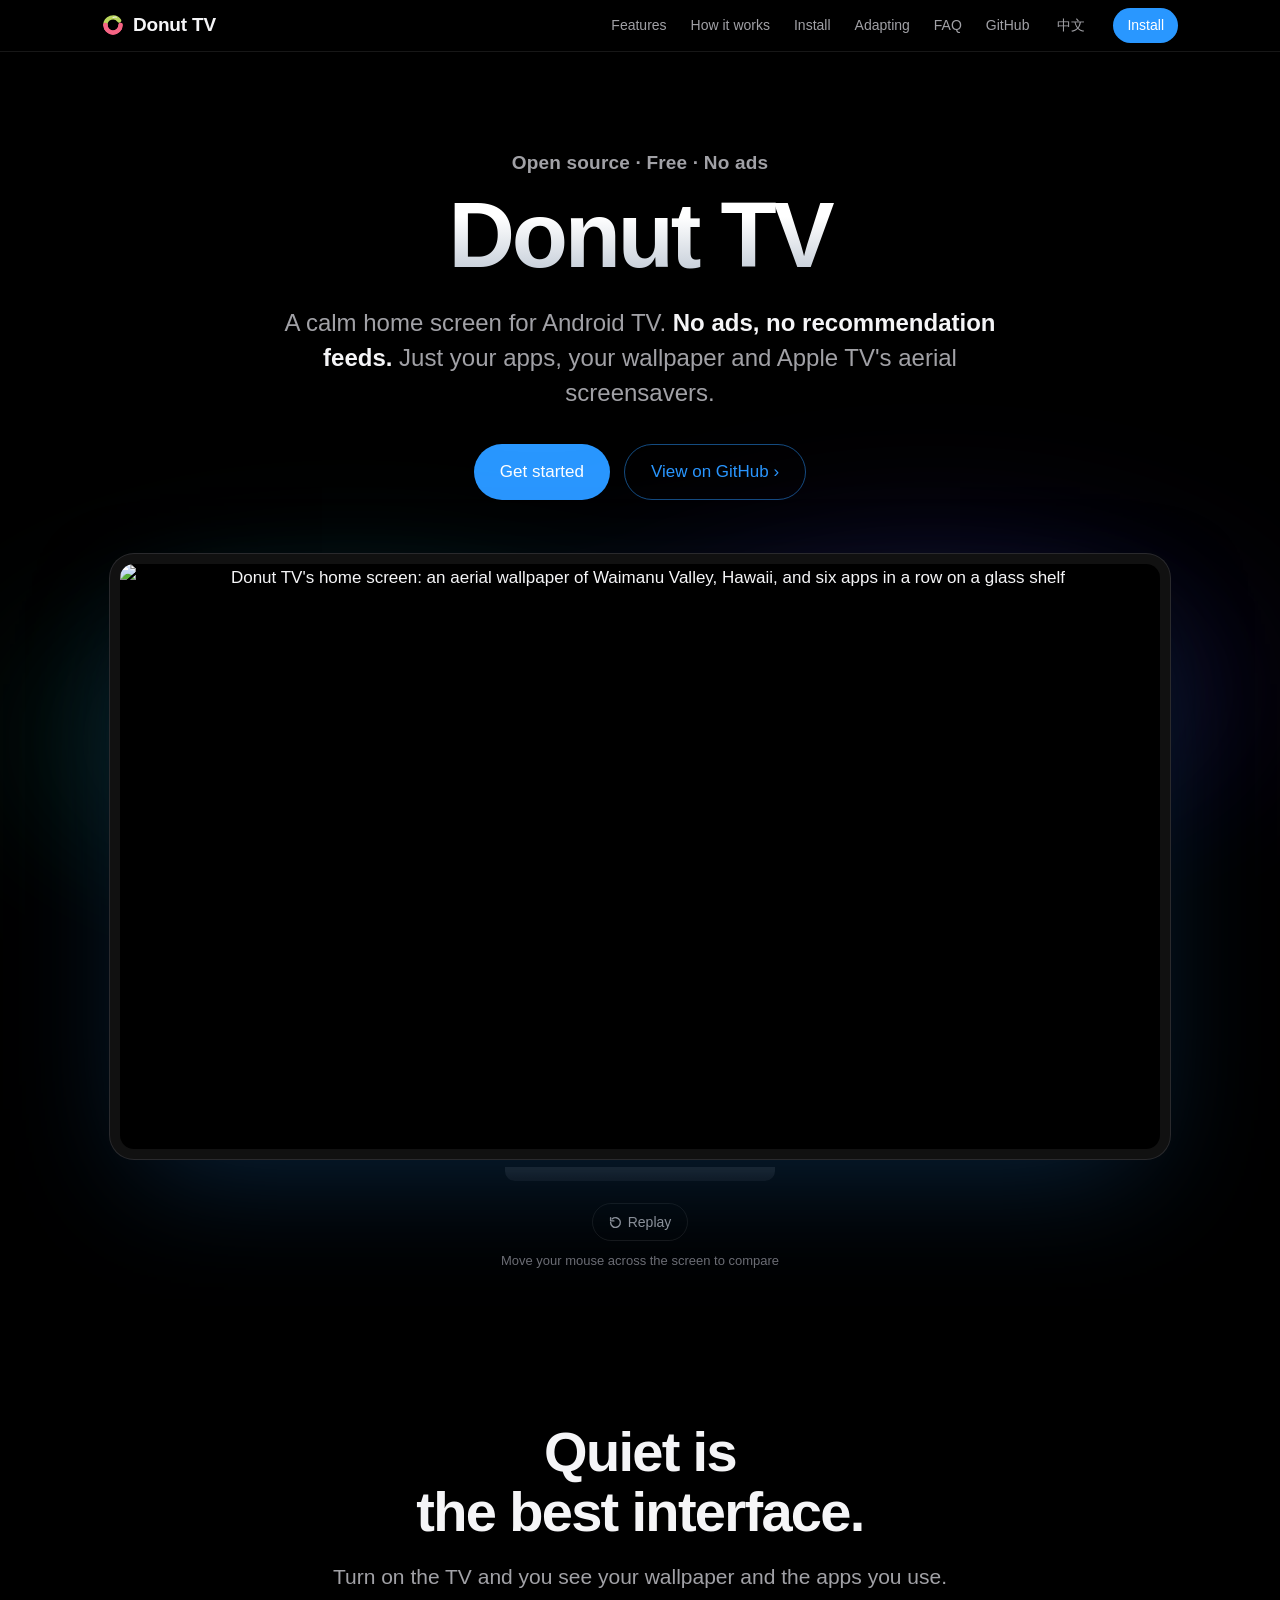
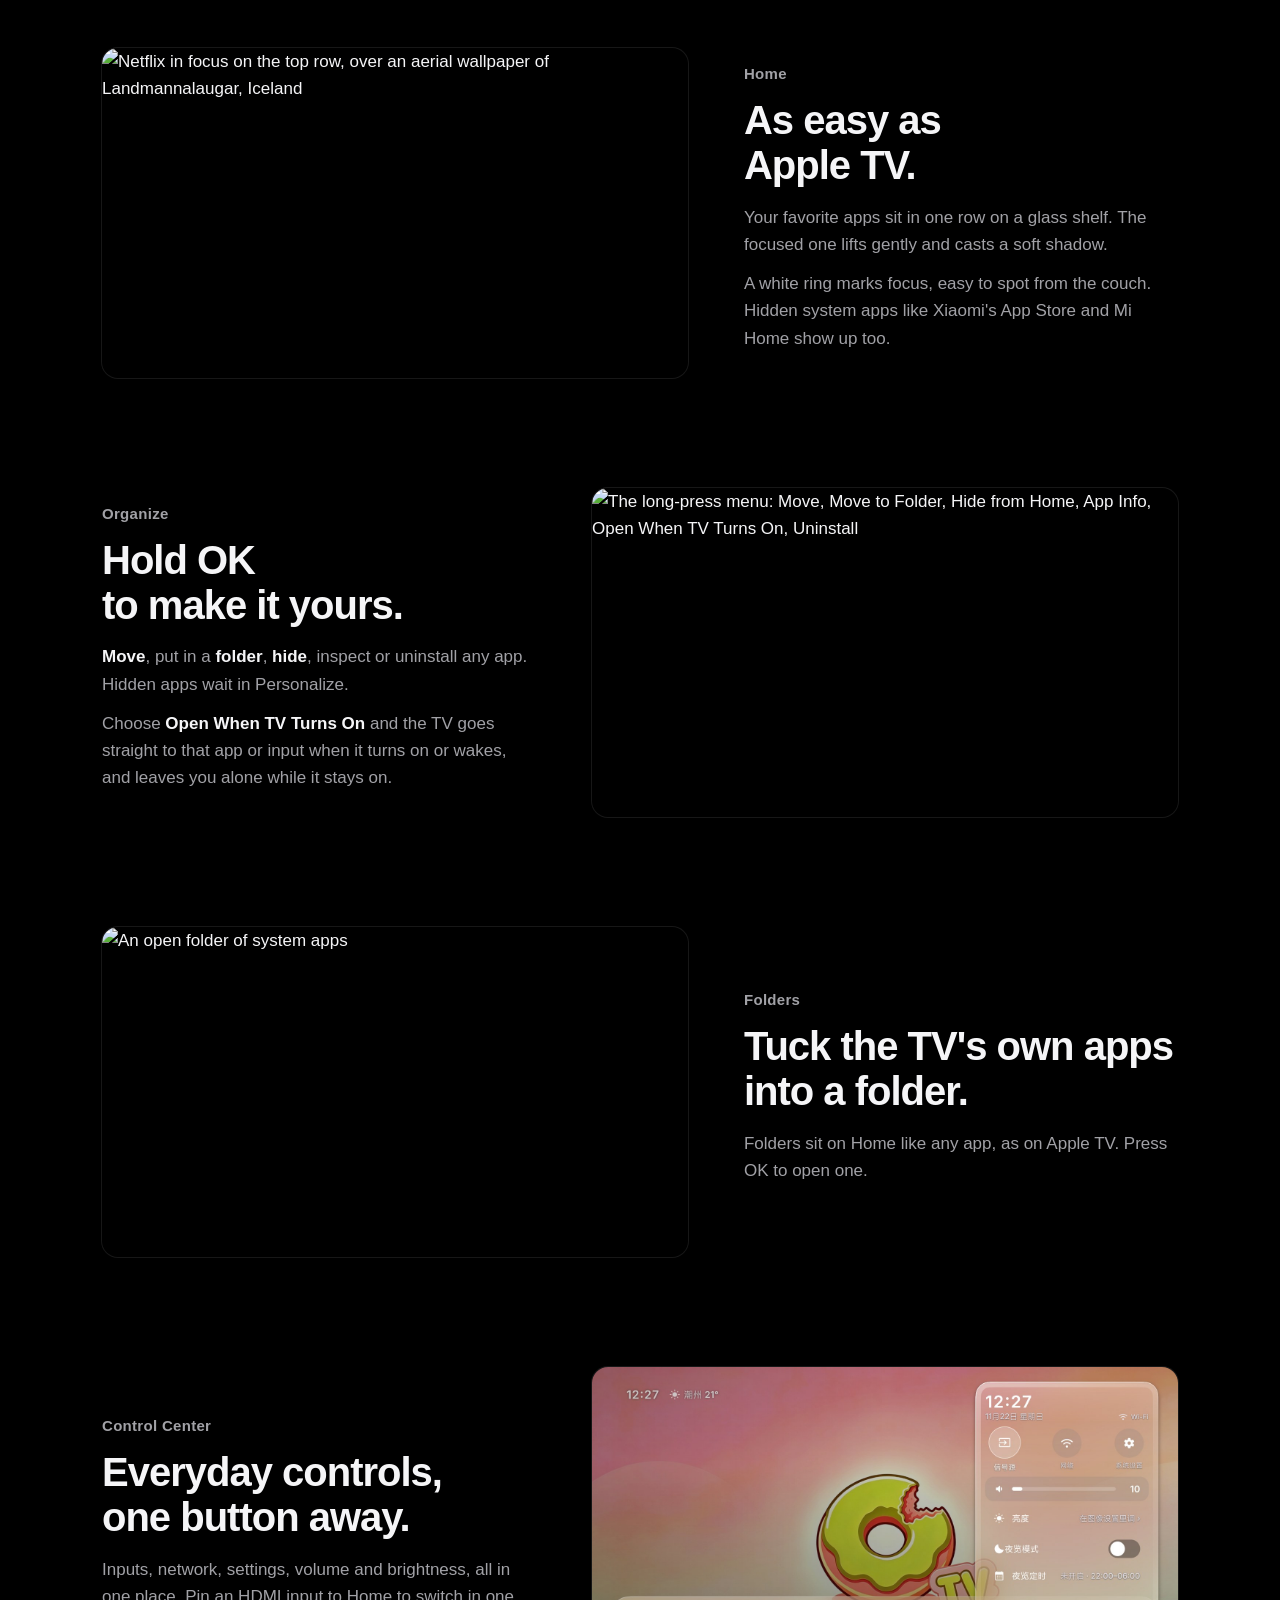
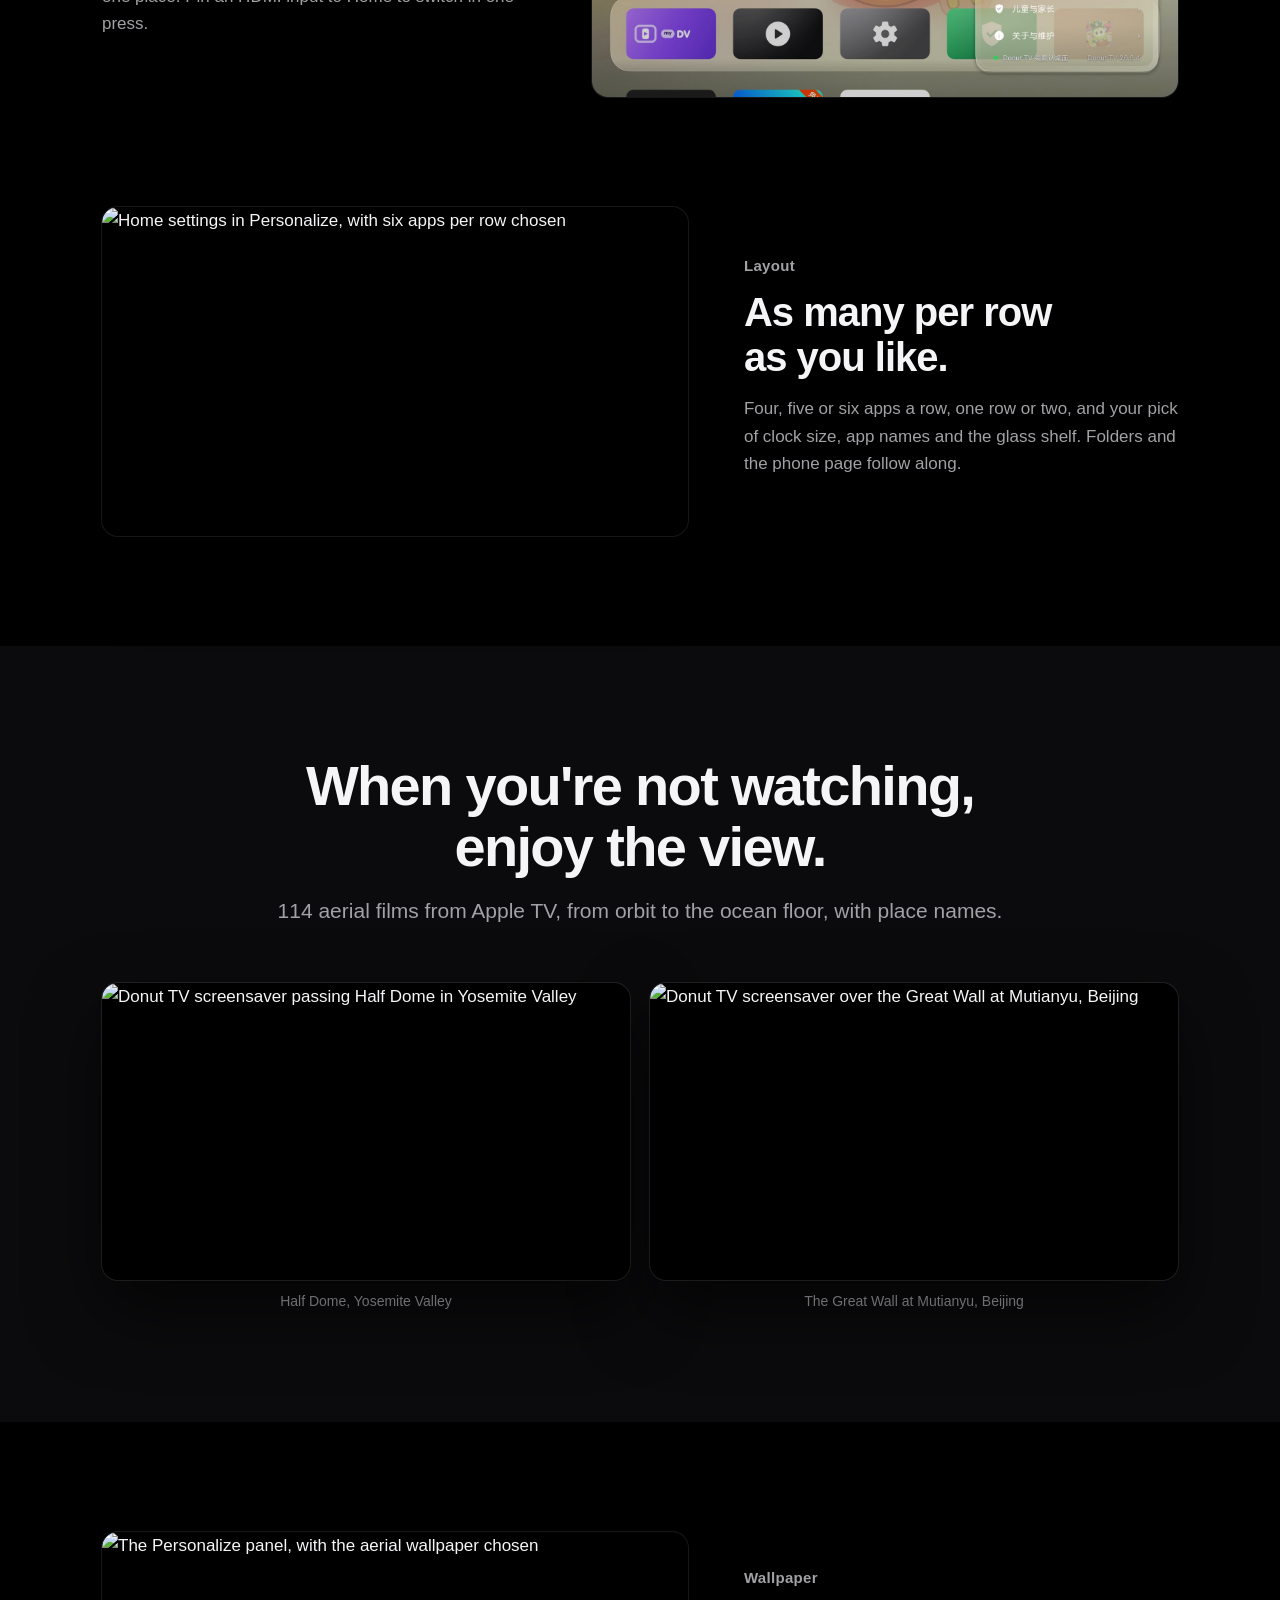
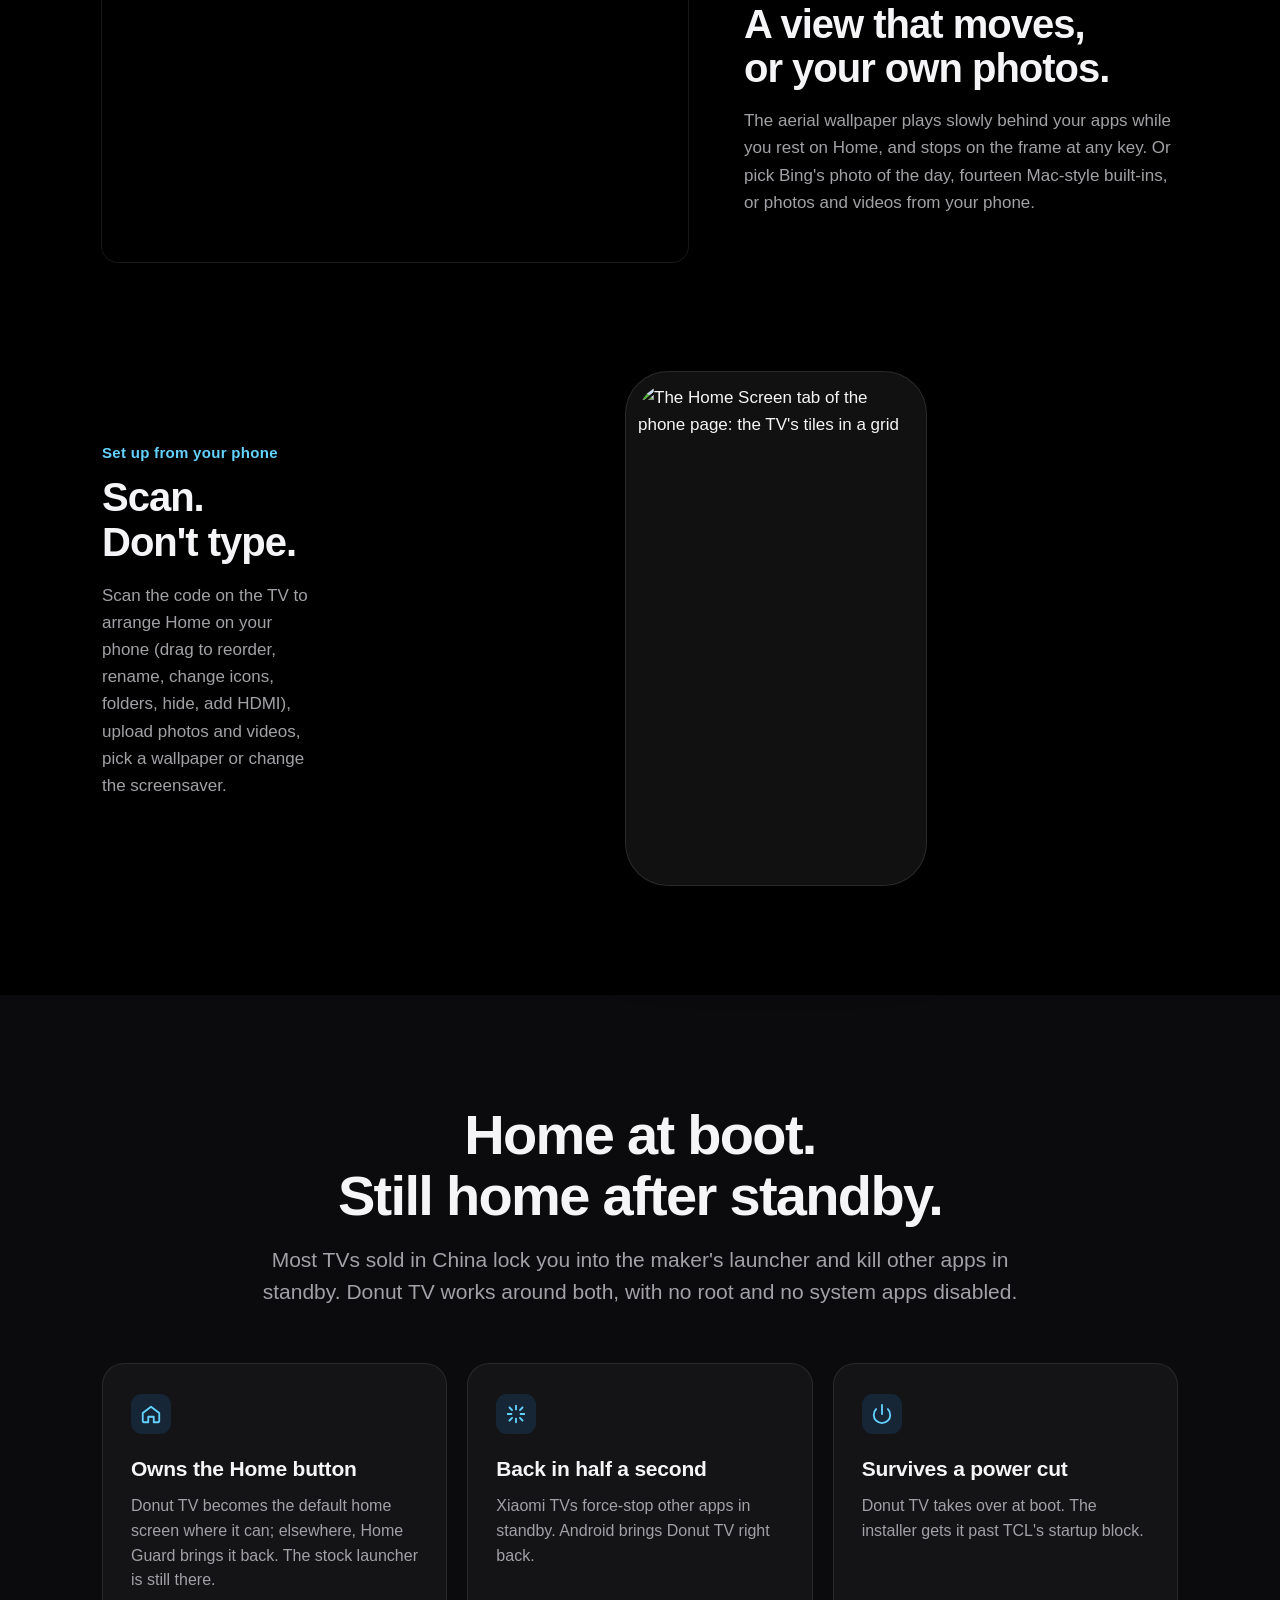
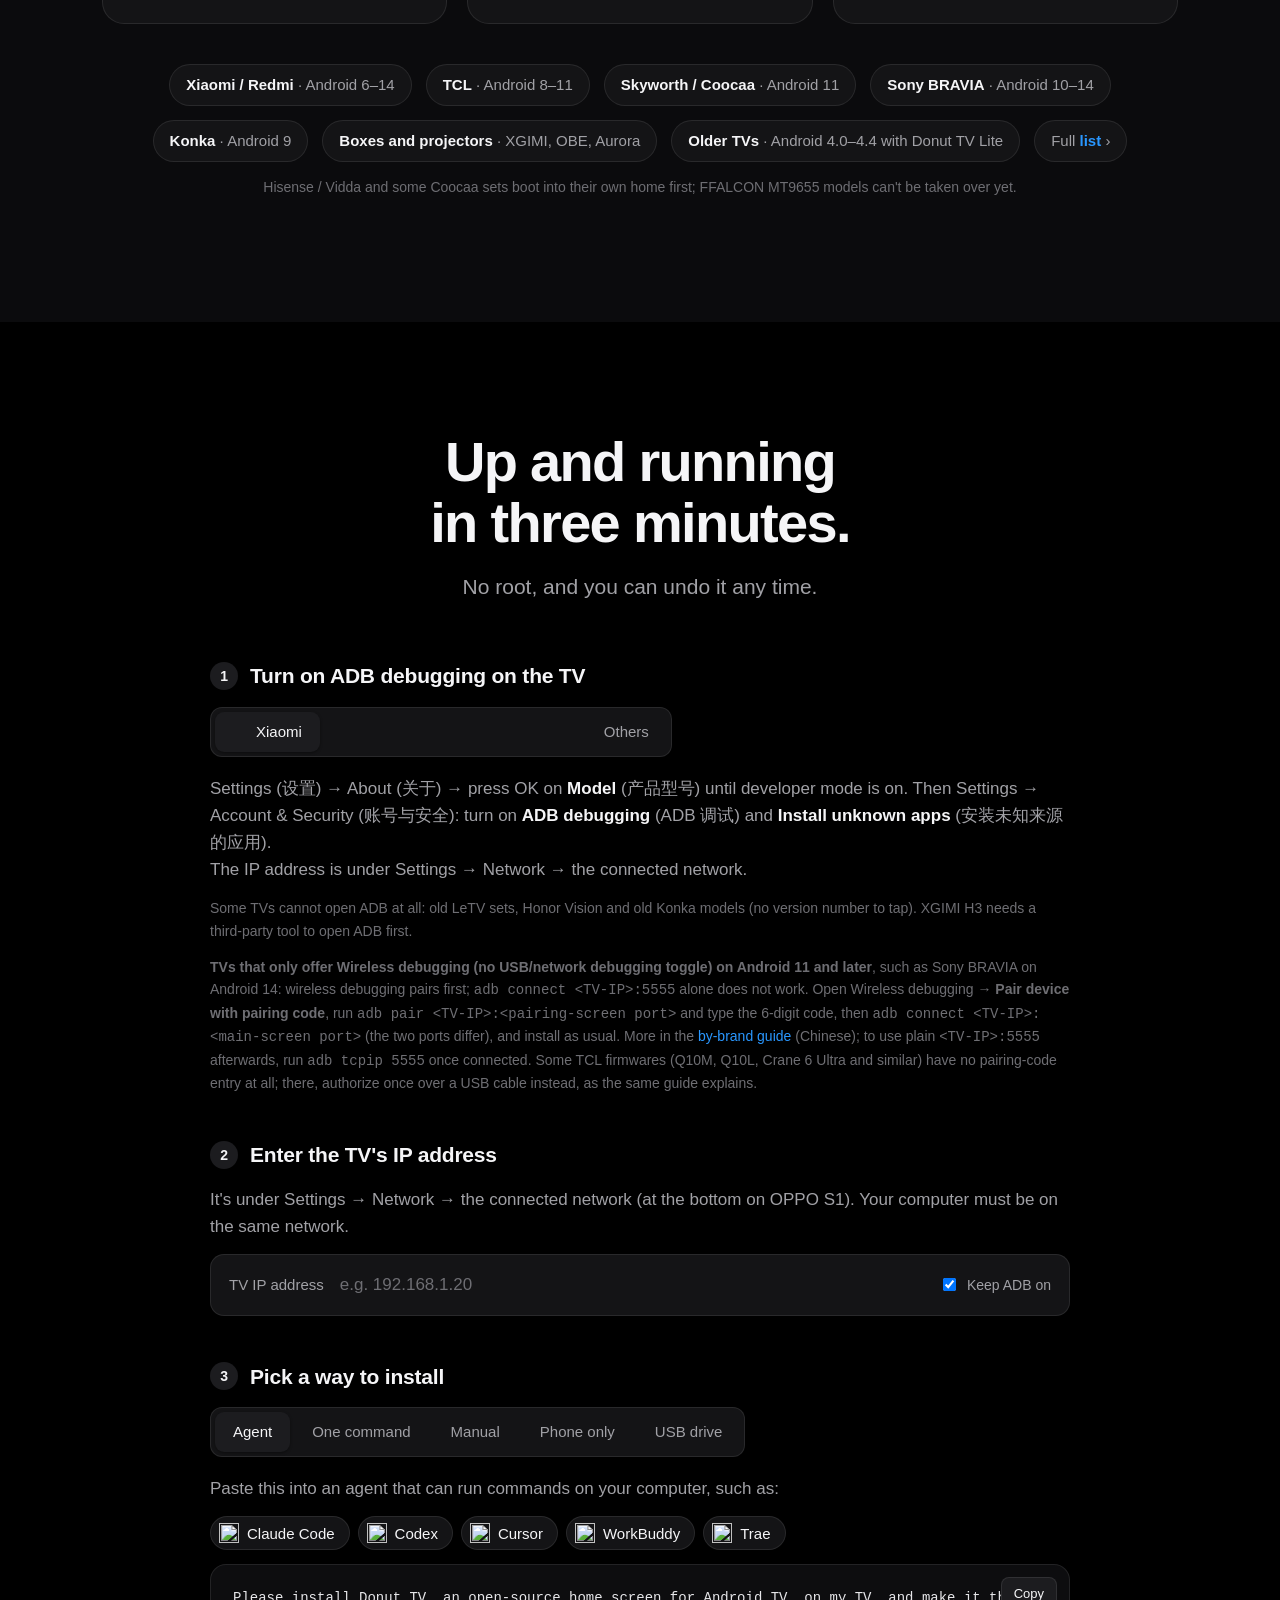
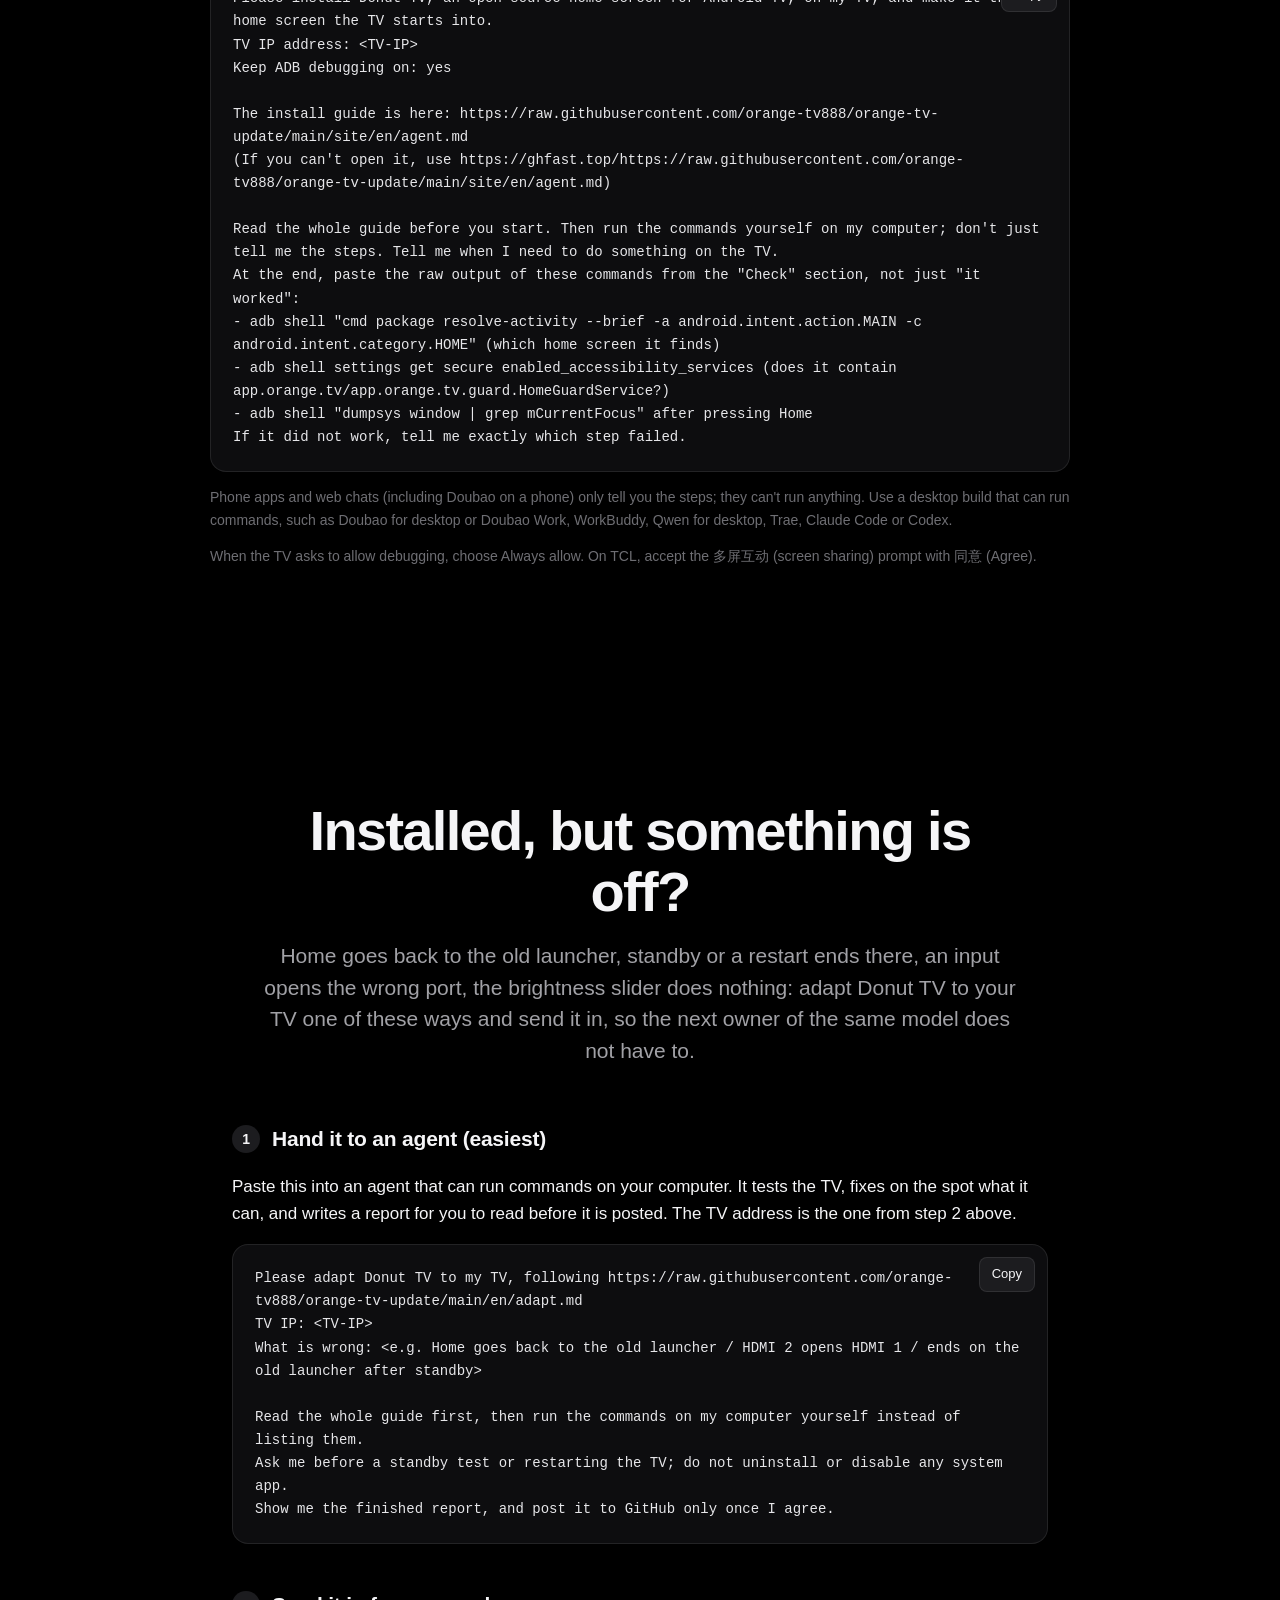
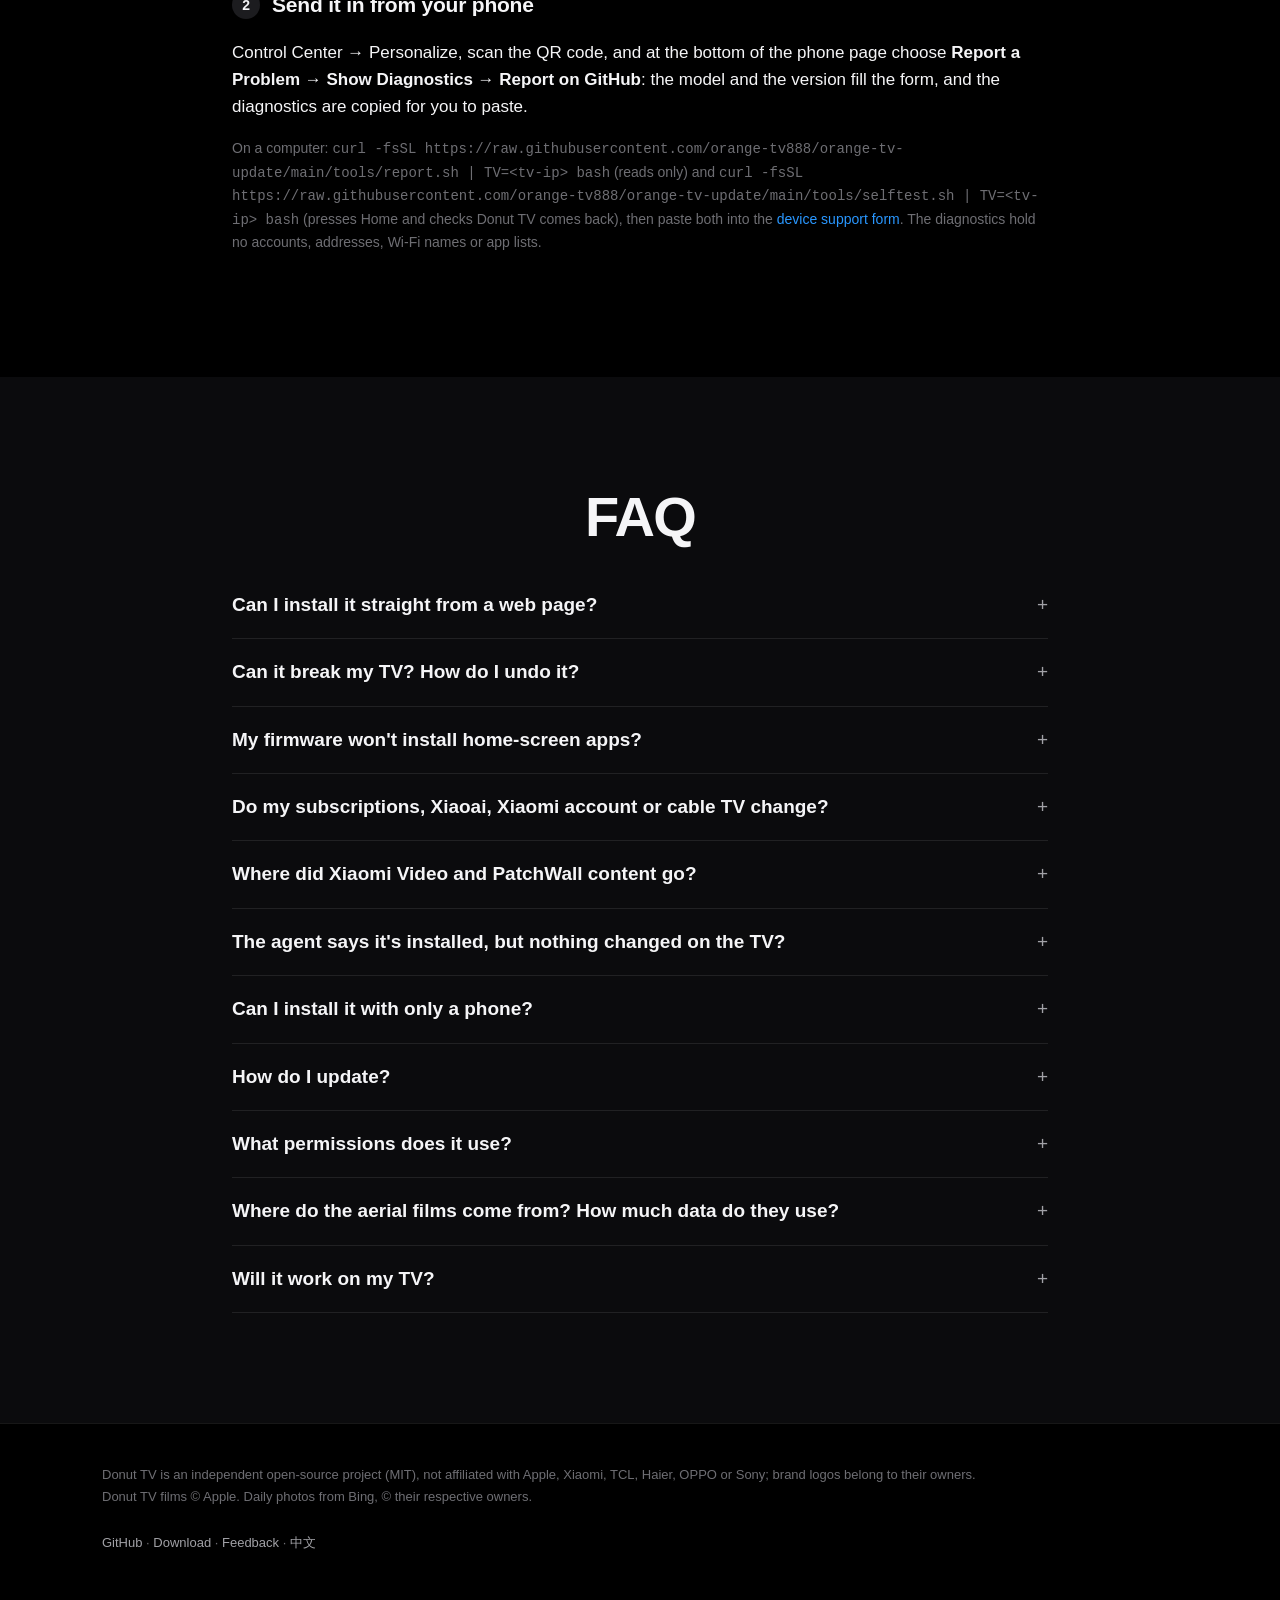
==== site/en/index.html @ 0fc9d935 "Donut TV 26.6.4 品牌统一：全站文案、图标、截图、Issue 模板" ====
<!doctype html>
<html lang="en">
<head>
<meta charset="utf-8">
<meta name="viewport" content="width=device-width, initial-scale=1, viewport-fit=cover">
<script>
  // Open the page in the browser's language, unless the visitor picked one with the switcher.
  (function () {
    if (/bot|crawl|spider|slurp/i.test(navigator.userAgent)) return;
    var saved; try { saved = localStorage.getItem('orange-lang'); } catch (e) {}
    var lang = (navigator.languages && navigator.languages[0]) || navigator.language || '';
    if (saved ? saved === 'zh' : /^zh/i.test(lang)) location.replace('../' + location.hash);
  })();
</script>
<title>Donut TV · A calm home screen for Android TV</title>
<meta name="description" content="An open-source, tvOS-style home screen for Android TV. No ads, no recommendation feeds. Just your apps, your wallpaper and Apple TV's aerial screensavers. Built for Xiaomi, TCL, Skyworth, Sony and other TVs and boxes sold in China.">
<meta property="og:title" content="Donut TV · A calm home screen for Android TV">
<meta property="og:description" content="An open-source, tvOS-style home screen for Android TV. No ads, and it stays your home screen.">
<meta property="og:image" content="../img/home.jpg?v=165">
<meta name="theme-color" content="#000000">
<link rel="icon" href="../favicon.svg" type="image/svg+xml">
<link rel="stylesheet" href="../style.css?v=12">
</head>
<body>

<nav>
  <div class="wrap">
    <a class="brand" href="#top" aria-label="Donut TV"><svg width="22" height="22" viewBox="0 0 32 32" aria-hidden="true"><path d="M5 16A11 11 0 0 1 24.9 9.53" fill="none" stroke="#BAD65C" stroke-width="6.2" stroke-linecap="round"/><path d="M27 16A11 11 0 0 1 5 16" fill="none" stroke="#F66484" stroke-width="6.2" stroke-linecap="round"/><path d="M27 16A11 11 0 0 1 5 16" fill="none" stroke="#F66484" stroke-width="6.2" stroke-linecap="round"/><path d="M16.12 5.01c.76-.47 1.88-.6 2.99-.6.89 0 1.47.09 1.78.2" fill="none" stroke="#EEEDEB" stroke-width="1.68" stroke-linecap="round"/></svg> Donut TV</a>
    <div class="links">
      <a href="#features">Features</a>
      <a href="#how">How it works</a>
      <a href="#install">Install</a>
      <a href="#adapt">Adapting</a>
      <a href="#faq">FAQ</a>
      <a href="https://github.com/orange-tv888/orange-tv-update">GitHub</a>
    </div>
    <a class="lang" href="../" data-lang="zh" hreflang="zh" lang="zh-CN">中文</a>
    <a class="cta" href="#install">Install</a>
  </div>
</nav>

<header class="hero" id="top">
  <div class="wrap">
    <p class="eyebrow">Open source · Free · No ads</p>
    <h1>Donut TV</h1>
    <p class="lede">A calm home screen for Android TV. <strong>No ads, no recommendation feeds.</strong> Just your apps, your wallpaper and Apple TV's aerial screensavers.</p>
    <div class="actions">
      <a class="btn primary" href="#install">Get started</a>
      <a class="btn ghost" href="https://github.com/orange-tv888/orange-tv-update">View on GitHub ›</a>
    </div>
    <div class="tv reveal">
      <div class="glow"></div>
      <div class="screen compare" id="compare" role="slider" tabindex="0" aria-label="The TV's stock home screen compared with Donut TV. Move left or right to compare." aria-valuemin="0" aria-valuemax="100" aria-valuenow="0">
        <img class="before" src="../img/stock-xiaomi.jpg?v=3" alt="The TV's stock home screen, covered in show recommendations and membership badges" width="1600" height="900">
        <div class="after"><img src="../img/home.jpg?v=165" alt="Donut TV's home screen: an aerial wallpaper of Waimanu Valley, Hawaii, and six apps in a row on a glass shelf" width="1600" height="900"></div>
        <div class="divider" aria-hidden="true"><span class="knob"><svg width="20" height="20" viewBox="0 0 24 24" fill="none" stroke="currentColor" stroke-width="2.4" stroke-linecap="round" stroke-linejoin="round"><path d="M9 6l-6 6 6 6M15 6l6 6-6 6"/></svg></span></div>
      </div>
      <div class="stand"></div>
      <div class="compare-legend">
        <button type="button" class="replay"><svg width="13" height="13" viewBox="0 0 24 24" fill="none" stroke="currentColor" stroke-width="2.6" stroke-linecap="round" stroke-linejoin="round" aria-hidden="true"><path d="M3 12a9 9 0 1 0 3-6.7"/><path d="M3 3v6h6"/></svg>Replay</button>
        <span class="compare-hint">Move your mouse across the screen to compare</span>
      </div>
    </div>
  </div>
</header>

<section id="features">
  <div class="wrap">
    <div class="head reveal">
      <h2>Quiet is<br>the best interface.</h2>
      <p>Turn on the TV and you see your wallpaper and the apps you use.</p>
    </div>

    <div class="feature reveal">
      <div class="shot"><img src="../img/focus.jpg?v=165" alt="Netflix in focus on the top row, over an aerial wallpaper of Landmannalaugar, Iceland" loading="lazy" width="1600" height="900"></div>
      <div>
        <p class="kicker">Home</p>
        <h3>As easy as<br>Apple TV.</h3>
        <p>Your favorite apps sit in one row on a glass shelf. The focused one lifts gently and casts a soft shadow.</p>
        <p>A white ring marks focus, easy to spot from the couch. Hidden system apps like Xiaomi's App Store and Mi Home show up too.</p>
      </div>
    </div>

    <div class="feature flip reveal">
      <div class="shot"><img src="../img/menu.jpg?v=165" alt="The long-press menu: Move, Move to Folder, Hide from Home, App Info, Open When TV Turns On, Uninstall" loading="lazy" width="1600" height="900"></div>
      <div>
        <p class="kicker">Organize</p>
        <h3>Hold OK<br>to make it yours.</h3>
        <p><strong>Move</strong>, put in a <strong>folder</strong>, <strong>hide</strong>, inspect or uninstall any app. Hidden apps wait in Personalize.</p>
        <p>Choose <strong>Open When TV Turns On</strong> and the TV goes straight to that app or input when it turns on or wakes, and leaves you alone while it stays on.</p>
      </div>
    </div>

    <div class="feature reveal">
      <div class="shot"><img src="../img/folder.jpg?v=165" alt="An open folder of system apps" loading="lazy" width="1600" height="900"></div>
      <div>
        <p class="kicker">Folders</p>
        <h3>Tuck the TV's own apps<br>into a folder.</h3>
        <p>Folders sit on Home like any app, as on Apple TV. Press OK to open one.</p>
      </div>
    </div>

    <div class="feature flip reveal">
      <div class="shot"><img src="../img/control-center.jpg?v=166" alt="Control Center: inputs, network, settings, volume and brightness" loading="lazy" width="1600" height="900"></div>
      <div>
        <p class="kicker">Control Center</p>
        <h3>Everyday controls,<br>one button away.</h3>
        <p>Inputs, network, settings, volume and brightness, all in one place. Pin an HDMI input to Home to switch in one press.</p>
      </div>
    </div>

    <div class="feature reveal">
      <div class="shot"><img src="../img/columns.jpg?v=165" alt="Home settings in Personalize, with six apps per row chosen" loading="lazy" width="1600" height="900"></div>
      <div>
        <p class="kicker">Layout</p>
        <h3>As many per row<br>as you like.</h3>
        <p>Four, five or six apps a row, one row or two, and your pick of clock size, app names and the glass shelf. Folders and the phone page follow along.</p>
      </div>
    </div>
  </div>
</section>

<section class="alt">
  <div class="wrap">
    <div class="head reveal">
      <h2>When you're not watching,<br>enjoy the view.</h2>
      <p>114 aerial films from Apple TV, from orbit to the ocean floor, with place names.</p>
    </div>
    <div class="gallery reveal">
      <figure>
        <div class="shot"><img src="../img/screensaver-aerial.jpg?v=165" alt="Donut TV screensaver passing Half Dome in Yosemite Valley" loading="lazy" width="1600" height="900"></div>
        <figcaption>Half Dome, Yosemite Valley</figcaption>
      </figure>
      <figure>
        <div class="shot"><img src="../img/screensaver-aerial-2.jpg?v=165" alt="Donut TV screensaver over the Great Wall at Mutianyu, Beijing" loading="lazy" width="1600" height="900"></div>
        <figcaption>The Great Wall at Mutianyu, Beijing</figcaption>
      </figure>
    </div>
  </div>
</section>

<section>
  <div class="wrap">
    <div class="feature reveal">
      <div class="shot"><img src="../img/wallpaper.jpg?v=165" alt="The Personalize panel, with the aerial wallpaper chosen" loading="lazy" width="1600" height="900"></div>
      <div>
        <p class="kicker">Wallpaper</p>
        <h3>A view that moves,<br>or your own photos.</h3>
        <p>The aerial wallpaper plays slowly behind your apps while you rest on Home, and stops on the frame at any key. Or pick Bing's photo of the day, fourteen Mac-style built-ins, or photos and videos from your phone.</p>
      </div>
    </div>
    <div class="phone-row reveal" style="margin-top:110px">
      <div>
        <p class="kicker">Set up from your phone</p>
        <h3 class="sub">Scan.<br>Don't type.</h3>
        <p class="muted">Scan the code on the TV to arrange Home on your phone (drag to reorder, rename, change icons, folders, hide, add HDMI), upload photos and videos, pick a wallpaper or change the screensaver.</p>
      </div>
      <div class="phone"><img src="../img/phone.jpg?v=147" alt="The Home Screen tab of the phone page: the TV's tiles in a grid" loading="lazy" width="780" height="1384"></div>
    </div>
  </div>
</section>

<section class="alt" id="how">
  <div class="wrap">
    <div class="head reveal">
      <h2>Home at boot.<br>Still home after standby.</h2>
      <p>Most TVs sold in China lock you into the maker's launcher and kill other apps in standby. Donut TV works around both, with no root and no system apps disabled.</p>
    </div>
    <div class="grid3 reveal">
      <div class="tile">
        <div class="ic"><svg width="22" height="22" viewBox="0 0 24 24" fill="none" stroke="currentColor" stroke-width="2" stroke-linecap="round" stroke-linejoin="round"><path d="M3 11l9-7 9 7v9a1 1 0 0 1-1 1h-5v-6h-6v6H4a1 1 0 0 1-1-1z"/></svg></div>
        <h4>Owns the Home button</h4>
        <p>Donut TV becomes the default home screen where it can; elsewhere, Home Guard brings it back. The stock launcher is still there.</p>
      </div>
      <div class="tile">
        <div class="ic"><svg width="22" height="22" viewBox="0 0 24 24" fill="none" stroke="currentColor" stroke-width="2" stroke-linecap="round" stroke-linejoin="round"><path d="M12 3v4M12 17v4M4.9 4.9l2.8 2.8M16.3 16.3l2.8 2.8M3 12h4M17 12h4M4.9 19.1l2.8-2.8M16.3 7.7l2.8-2.8"/></svg></div>
        <h4>Back in half a second</h4>
        <p>Xiaomi TVs force-stop other apps in standby. Android brings Donut TV right back.</p>
      </div>
      <div class="tile">
        <div class="ic"><svg width="22" height="22" viewBox="0 0 24 24" fill="none" stroke="currentColor" stroke-width="2" stroke-linecap="round" stroke-linejoin="round"><path d="M12 2v10"/><path d="M18.4 6.6a9 9 0 1 1-12.8 0"/></svg></div>
        <h4>Survives a power cut</h4>
        <p>Donut TV takes over at boot. The installer gets it past TCL's startup block.</p>
      </div>
    </div>
    <div class="devices reveal">
      <span class="chip"><b>Xiaomi / Redmi</b> · Android 6–14</span>
      <span class="chip"><b>TCL</b> · Android 8–11</span>
      <span class="chip"><b>Skyworth / Coocaa</b> · Android 11</span>
      <span class="chip"><b>Sony BRAVIA</b> · Android 10–14</span>
      <span class="chip"><b>Konka</b> · Android 9</span>
      <span class="chip"><b>Boxes and projectors</b> · XGIMI, OBE, Aurora</span>
      <span class="chip"><b>Older TVs</b> · Android 4.0–4.4 with Donut TV Lite</span>
      <a class="chip chip-link" href="https://github.com/orange-tv888/orange-tv-update/blob/main/README.en.md#supported-tvs">Full <b>list</b> ›</a>
    </div>
    <p class="note devices-note reveal">Hisense / Vidda and some Coocaa sets boot into their own home first; FFALCON MT9655 models can't be taken over yet.</p>
  </div>
</section>

<section id="install">
  <div class="wrap">
    <div class="head reveal">
      <h2>Up and running<br>in three minutes.</h2>
      <p>No root, and you can undo it any time.</p>
    </div>

    <div class="install reveal">
      <h3 class="step"><span>1</span>Turn on ADB debugging on the TV</h3>
      <div class="tabs" role="tablist" data-tabs="brand">
        <button role="tab" aria-selected="true" data-tab="xiaomi"><i class="logo xiaomi" aria-hidden="true"></i>Xiaomi</button>
        <button role="tab" aria-selected="false" data-tab="tcl" aria-label="TCL"><i class="logo tcl" aria-hidden="true"></i></button>
        <button role="tab" aria-selected="false" data-tab="haier" aria-label="Haier"><i class="logo haier" aria-hidden="true"></i></button>
        <button role="tab" aria-selected="false" data-tab="oppo" aria-label="OPPO"><i class="logo oppo" aria-hidden="true"></i></button>
        <button role="tab" aria-selected="false" data-tab="other"><i class="logo android" aria-hidden="true"></i>Others</button>
      </div>
      <div class="panel on" data-panel="xiaomi"><p>Settings (设置) → About (关于) → press OK on <b>Model</b> (产品型号) until developer mode is on. Then Settings → Account &amp; Security (账号与安全): turn on <b>ADB debugging</b> (ADB 调试) and <b>Install unknown apps</b> (安装未知来源的应用).<br>The IP address is under Settings → Network → the connected network.</p></div>
      <div class="panel" data-panel="tcl"><p>Settings (设置) → About (关于) → <b>Device info</b> (本机信息), then quickly press <b>Up, Down, Left, Right</b>. Turn on <b>ADB</b> in the <b>More</b> (更多) group that appears.<br>The IP address is under Settings → Network → the connected network.</p></div>
      <div class="panel" data-panel="haier"><p>Press the Source button <b>on the TV itself</b>. While the source menu is open, press <b>Left, Left, Up, Right</b> on the remote to open the factory menu (海尔工厂菜单), then set <b>ADB 调试开关</b> (ADB debugging) to on. Change nothing else.<br>The IP address is under Settings → Network → the connected network.</p></div>
      <div class="panel" data-panel="oppo"><p>Settings (设置) → System (系统) → About (关于本机) → <b>Model</b> (设备型号), press <b>Up, Up, Right, Right</b>, then OK. Then Settings → System → <b>Developer options</b> (开发者选项) and turn on <b>USB debugging</b> (USB 调试, sometimes called ADB debugging).<br>The IP address is at the <b>bottom</b> of Settings → Network → the connected network.</p></div>
      <div class="panel" data-panel="other"><p>Settings → Device Preferences → About → press <b>Build</b> (not Android version) 7 times, then turn on <b>USB debugging</b> in Developer options.<br>The IP address is under Settings → Network → the connected network.</p></div>
      <p class="note">Some TVs cannot open ADB at all: old LeTV sets, Honor Vision and old Konka models (no version number to tap). XGIMI H3 needs a third-party tool to open ADB first.</p>
      <p class="note"><b>TVs that only offer Wireless debugging (no USB/network debugging toggle) on Android 11 and later</b>, such as Sony BRAVIA on Android 14: wireless debugging pairs first; <code>adb connect &lt;TV-IP&gt;:5555</code> alone does not work. Open Wireless debugging → <b>Pair device with pairing code</b>, run <code>adb pair &lt;TV-IP&gt;:&lt;pairing-screen port&gt;</code> and type the 6-digit code, then <code>adb connect &lt;TV-IP&gt;:&lt;main-screen port&gt;</code> (the two ports differ), and install as usual. More in the <a href="https://github.com/orange-tv888/orange-tv-update/blob/main/docs/devices/adb-by-brand.md">by-brand guide</a> (Chinese); to use plain <code>&lt;TV-IP&gt;:5555</code> afterwards, run <code>adb tcpip 5555</code> once connected. Some TCL firmwares (Q10M, Q10L, Crane 6 Ultra and similar) have no pairing-code entry at all; there, authorize once over a USB cable instead, as the same guide explains.</p>

      <h3 class="step"><span>2</span>Enter the TV's IP address</h3>
      <p class="hint">It's under Settings → Network → the connected network (at the bottom on OPPO S1). Your computer must be on the same network.</p>
      <div class="field">
        <label for="ip">TV IP address</label>
        <input id="ip" inputmode="decimal" autocomplete="off" spellcheck="false" placeholder="e.g. 192.168.1.20">
        <label class="opt"><input type="checkbox" id="keep" checked> Keep ADB on</label>
      </div>

      <h3 class="step"><span>3</span>Pick a way to install</h3>
      <div class="tabs" role="tablist" data-tabs="method">
        <button role="tab" aria-selected="true" data-tab="agent">Agent</button>
        <button role="tab" aria-selected="false" data-tab="cli">One command</button>
        <button role="tab" aria-selected="false" data-tab="manual">Manual</button>
        <button role="tab" aria-selected="false" data-tab="phone">Phone only</button>
        <button role="tab" aria-selected="false" data-tab="usb">USB drive</button>
      </div>

      <div class="panel on" data-panel="agent">
        <p>Paste this into an agent that can run commands on your computer, such as:</p>
        <ul class="agents">
          <li><img src="../img/agents/claude-code.svg" alt="" width="20" height="20">Claude Code</li>
          <li><img src="../img/agents/codex.svg" alt="" width="20" height="20">Codex</li>
          <li><img src="../img/agents/cursor.svg" alt="" width="20" height="20">Cursor</li>
          <li><img src="../img/agents/workbuddy.svg" alt="" width="20" height="20">WorkBuddy</li>
          <li><img src="../img/agents/trae.svg" alt="" width="20" height="20">Trae</li>
        </ul>
        <div class="code"><button class="copy" data-copy="prompt">Copy</button><pre id="prompt"></pre></div>
        <p class="note">Phone apps and web chats (including Doubao on a phone) only tell you the steps; they can't run anything. Use a desktop build that can run commands, such as Doubao for desktop or Doubao Work, WorkBuddy, Qwen for desktop, Trae, Claude Code or Codex.</p>
      </div>

      <div class="panel" data-panel="cli">
        <p>Run it in a macOS or Linux terminal; it downloads adb if you don't have it. On Windows, use an agent.</p>
        <div class="code"><button class="copy" data-copy="cmd">Copy</button><pre id="cmd"></pre></div>
        <p class="note">TVs that only offer Wireless debugging pair first: with a pairing-code entry, set the <code>ADB_PAIR</code>, <code>ADB_CODE</code> and <code>ADB_CONNECT</code> variables before running (the README shows how) and the script pairs and switches back to 5555 for you; without a pairing-code entry (TCL Q10M, Q10L, Crane 6 Ultra and similar), connect the TV once with a USB cable as in the <a href="https://github.com/orange-tv888/orange-tv-update/blob/main/docs/devices/adb-by-brand.md">by-brand guide</a> (Chinese) and run <code>adb tcpip 5555</code>.</p>
      </div>

      <div class="panel" data-panel="manual">
        <p>Download <a href="https://raw.githubusercontent.com/orange-tv888/orange-tv-update/main/update/orange.apk"><b>orange.apk</b></a>, then run:</p>
        <div class="code"><button class="copy" data-copy="manualcmd">Copy</button><pre id="manualcmd"></pre></div>
        <p class="note">TVs that only offer Wireless debugging (step 1) come in two kinds:<br><b>With a pairing-code entry</b> (Sony BRAVIA on Android 14 and similar): pair first as in step 1, then run <code>adb tcpip 5555</code> once connected, so the first line of the commands is 5555; without that, use the IP:port from the main Wireless debugging screen on the first line.<br><b>Without a pairing-code entry</b> (TCL Q10M, Q10L, Crane 6 Ultra and similar): follow the <a href="https://github.com/orange-tv888/orange-tv-update/blob/main/docs/devices/adb-by-brand.md">by-brand guide</a> (Chinese) and connect the TV to a computer with a USB cable, then run <code>adb tcpip 5555</code> once authorized; until you do, the first line's <code>:5555</code> will not connect.</p>
      </div>

      <div class="panel" data-panel="phone">
        <p>Without a computer, use an ADB app on a phone: <b>甲壳虫 ADB 助手</b> (Beetle ADB), <b>超级小爱</b> (Super Xiaoai), or similar tools from the app store.</p>
        <ol>
          <li>Phone and TV on the same Wi-Fi.</li>
          <li>Turn on ADB on the TV as in step 1 above; the IP address is in the same place.</li>
          <li>Connect the phone to <code>&lt;TV-IP&gt;:5555</code>; choose Always allow on the TV.</li>
          <li>Install Donut TV from the app (standard build; try the guard build if that is refused), then grant permissions one by one as in Windows item 3 of the <a href="agent.md">install guide</a> and start the app as in item 6.</li>
        </ol>
        <p class="note">Users have installed Donut TV this way; we have not tested each tool. Phone tools usually can't finish every setting, so once it's installed, run the check with a computer or an agent if you can.</p>
      </div>

      <div class="panel" data-panel="usb">
        <p>No computer, and no need for steps 1 and 2 above: copy the APK to a USB drive, plug it into the TV, and open it with the TV's file manager to install.</p>
        <ul>
          <li><a href="https://raw.githubusercontent.com/orange-tv888/orange-tv-update/main/update/orange.apk"><b>orange.apk</b></a>: use this on Android 5.0 and later.</li>
          <li>The guard build (the one that doesn't declare a home screen) and Donut TV Lite are not published separately: build them from the checkout with <code>./gradlew :app:assembleGuardRelease</code> or <code>:lite:assembleRelease</code>.</li>
        </ul>
        <p>Once it's installed, <b>press Home on the remote</b>. If Android asks which app to use, choose <b>Donut TV</b>, then <b>Always</b>, and you're done; stock Android TV usually works this way.</p>
        <p>If Home goes straight back to the old home screen without asking (most Chinese-brand TVs): open Donut TV from the app list. It shows "Make Donut TV Your Home Screen", whose entries open the TV's settings for the home guard (Accessibility) and notification access. If the TV's settings don't have them, Donut TV works only as an ordinary app opened from the app list; to take over Home, set it up once with a computer or an agent (it installs over, settings stay).</p>
        <p class="note">Whether Home, power-on and wake come back to Donut TV after a USB-only install depends on those entries being in the TV's settings; a computer install is the most reliable. Later updates: choose "New version" in Control Center, or install from the USB drive again.</p>
        <p class="note">Donut TV Lite looks the same as the full app but has no Home Guard: once it's installed, press Home and choose <b>Donut TV Lite</b>, then Always; where the firmware keeps Home for its own launcher, open Lite from the app list. No aerial wallpaper, input tiles or in-app updates either (updating is installing again). To undo: Settings → Apps → Donut TV Lite → Clear defaults, or uninstall it. Report problems with the <a href="https://github.com/orange-tv888/orange-tv-update/issues/new?template=device.yml">device support form</a>, with Lite in the title.</p>
      </div>


      <p class="note">When the TV asks to allow debugging, choose Always allow. On TCL, accept the 多屏互动 (screen sharing) prompt with 同意 (Agree).</p>
    </div>
  </div>
</section>

<section id="adapt">
  <div class="wrap" style="max-width:860px">
    <div class="head reveal">
      <h2>Installed, but something is off?</h2>
      <p>Home goes back to the old launcher, standby or a restart ends there, an input opens the wrong port, the brightness slider does nothing: adapt Donut TV to your TV one of these ways and send it in, so the next owner of the same model does not have to.</p>
    </div>
    <div class="install reveal">
      <h3 class="step"><span>1</span>Hand it to an agent (easiest)</h3>
      <p>Paste this into an agent that can run commands on your computer. It tests the TV, fixes on the spot what it can, and writes a report for you to read before it is posted. The TV address is the one from step 2 above.</p>
      <div class="code"><button class="copy" data-copy="adaptprompt">Copy</button><pre id="adaptprompt"></pre></div>

      <h3 class="step"><span>2</span>Send it in from your phone</h3>
      <p>Control Center → Personalize, scan the QR code, and at the bottom of the phone page choose <b>Report a Problem → Show Diagnostics → Report on GitHub</b>: the model and the version fill the form, and the diagnostics are copied for you to paste.</p>
      <p class="note">On a computer: <code>curl -fsSL https://raw.githubusercontent.com/orange-tv888/orange-tv-update/main/tools/report.sh | TV=&lt;tv-ip&gt; bash</code> (reads only) and <code>curl -fsSL https://raw.githubusercontent.com/orange-tv888/orange-tv-update/main/tools/selftest.sh | TV=&lt;tv-ip&gt; bash</code> (presses Home and checks Donut TV comes back), then paste both into the <a href="https://github.com/orange-tv888/orange-tv-update/issues/new?template=device.yml">device support form</a>. The diagnostics hold no accounts, addresses, Wi-Fi names or app lists.</p>
    </div>
  </div>
</section>

<section class="alt" id="faq">
  <div class="wrap" style="max-width:860px">
    <div class="head reveal" style="margin-bottom:24px"><h2>FAQ</h2></div>
    <div class="reveal">
      <details>
        <summary>Can I install it straight from a web page?</summary>
        <p>No. Browsers can't reach the TV's ADB. The agent prompt or the one-line command is the easiest way.</p>
      </details>
      <details>
        <summary>Can it break my TV? How do I undo it?</summary>
        <p>No. Donut TV doesn't touch system apps; it grants itself a few permissions and changes the home screen and screensaver settings, and all of that can be undone. The easiest way is to paste the text below into an AI that can run commands on a computer (the same kind you installed with): it follows the Undo section of the <a href="agent.md">install guide</a>, undoes every change and leaves the TV on its original home screen. Add "and uninstall Donut TV as well" to also remove it.</p>
        <div class="code"><button class="copy" data-copy="restoreprompt">Copy</button><pre id="restoreprompt"></pre></div>
        <p>By hand: replace the final <code>bash</code> in the one-line command with <code>bash -s restore</code>, that is <code>curl -fsSL https://raw.githubusercontent.com/orange-tv888/orange-tv-update/main/tools/install.sh | TV=&lt;TV-IP&gt; bash -s restore</code>; add <code>--uninstall</code> to remove Donut TV too. On Windows without bash, the commands one by one are in the <a href="agent.md">install guide</a>.</p>
      </details>
      <details>
        <summary>My firmware won't install home-screen apps?</summary>
        <p>Install the build that doesn't declare itself a home screen: add <code>-s guard</code> to the end of the one-line command. The guard build is not published separately; build it from the checkout with <code>./gradlew :app:assembleGuardRelease</code>.</p>
      </details>
      <details>
        <summary>Do my subscriptions, Xiaoai, Xiaomi account or cable TV change?</summary>
        <p>No. Donut TV only replaces the home screen: Xiaomi / TCL subscriptions, Xiaoai, your Xiaomi account and cable TV all work as before, and the old home screen still opens from the app list.</p>
      </details>
      <details>
        <summary>Where did Xiaomi Video and PatchWall content go?</summary>
        <p>The 桌面 (Home) tile opens PatchWall as before, with its recommendations and subscription content. The boot ad comes from the firmware; Donut TV can't remove it.</p>
      </details>
      <details>
        <summary>The agent says it's installed, but nothing changed on the TV?</summary>
        <p>Some agents report success without running anything. Ask it to paste the raw output from "Check" in the <a href="agent.md">install guide</a>: which home screen <code>resolve-activity</code> finds, whether <code>enabled_accessibility_services</code> contains <code>app.orange.tv</code>, and the <code>mCurrentFocus</code> after pressing Home. The install only worked if the last one includes <code>app.orange.tv</code>.</p>
      </details>
      <details>
        <summary>Can I install it with only a phone?</summary>
        <p>You can try. Users have installed Donut TV with Beetle ADB (甲壳虫 ADB 助手) and Super Xiaoai (超级小爱) on a phone; we haven't tested each one. See "Phone only" under Install.</p>
      </details>
      <details>
        <summary>How do I update?</summary>
        <p>From 1.32, the TV's Control Center shows New Version when there is one: choose Download and Install, then confirm in the TV's own installer. On TVs that do not let apps install apps, updating means running the install command again (or asking the agent again); the update page has a QR code that opens this TV's command on a phone. Settings, layout and wallpaper are kept.</p>
      </details>
      <details>
        <summary>What permissions does it use?</summary>
        <p><code>WRITE_SECURE_SETTINGS</code> turns Home Guard back on if it's switched off. The notification listener lets Android restart Donut TV; it reads no notifications. Accessibility only sees which window is in front, not what's on screen. Location only shows your Wi-Fi name.</p>
      </details>
      <details>
        <summary>Where do the aerial films come from? How much data do they use?</summary>
        <p>They stream straight from Apple's servers in 1080p, at about 15–20 Mbps. If they can't load, Donut TV switches to the photo screensaver.</p>
      </details>
      <details>
        <summary>Will it work on my TV?</summary>
        <p>Check the <a href="https://github.com/orange-tv888/orange-tv-update/blob/main/README.en.md#supported-tvs">list</a>. If yours isn't there, probably. Stock Android TV and Google TV are the easiest. LG webOS, Samsung Tizen and Huawei Vision (HarmonyOS) run different systems and can't take Donut TV; Android 4.0-4.4 TVs get Donut TV Lite (a beta, see USB drive under Install; the agent and the one-line command install it on their own); older ones are not supported. Some TVs can't open ADB at all, such as old LeTV sets, Honor Vision and old Konka models (no version number to tap). Slow or low-memory TVs pick Lite effects on their own; you can also choose it in Personalize → Effects. If something goes wrong, see <a href="#adapt">Installed, but something is off?</a> above.</p>
      </details>
    </div>
  </div>
</section>

<footer>
  <div class="wrap">
    <div>
      Donut TV is an independent open-source project (MIT), not affiliated with Apple, Xiaomi, TCL, Haier, OPPO or Sony; brand logos belong to their owners.<br>
      Donut TV films © Apple. Daily photos from Bing, © their respective owners.
    </div>
    <div><a href="https://github.com/orange-tv888/orange-tv-update">GitHub</a> · <a href="https://raw.githubusercontent.com/orange-tv888/orange-tv-update/main/update/orange.apk">Download</a> · <a href="https://github.com/orange-tv888/orange-tv-update/issues">Feedback</a> · <a href="../" data-lang="zh" lang="zh-CN">中文</a></div>
  </div>
</footer>

<script>
  window.T = {
    ip: '<TV-IP>',
    copy: 'Copy',
    copied: 'Copied',
    tclOnly: 'TCL only: allow starting at boot',
    guide: '/en/agent.md',
    adaptGuide: '/en/adapt.md',
    prompt: (ip, keep, guide) =>
`Please install Donut TV, an open-source home screen for Android TV, on my TV, and make it the home screen the TV starts into.
TV IP address: ${ip}
Keep ADB debugging on: ${keep ? 'yes' : 'no'}

The install guide is here: ${guide}
(If you can't open it, use https://ghfast.top/https://raw.githubusercontent.com/orange-tv888/orange-tv-update/main/site/en/agent.md)

Read the whole guide before you start. Then run the commands yourself on my computer; don't just tell me the steps. Tell me when I need to do something on the TV.
At the end, paste the raw output of these commands from the "Check" section, not just "it worked":
- adb shell "cmd package resolve-activity --brief -a android.intent.action.MAIN -c android.intent.category.HOME" (which home screen it finds)
- adb shell settings get secure enabled_accessibility_services (does it contain app.orange.tv/app.orange.tv.guard.HomeGuardService?)
- adb shell "dumpsys window | grep mCurrentFocus" after pressing Home
If it did not work, tell me exactly which step failed.`,
    adapt: (ip, guide) =>
`Please adapt Donut TV to my TV, following ${guide}
TV IP: ${ip}
What is wrong: <e.g. Home goes back to the old launcher / HDMI 2 opens HDMI 1 / ends on the old launcher after standby>

Read the whole guide first, then run the commands on my computer yourself instead of listing them.
Ask me before a standby test or restarting the TV; do not uninstall or disable any system app.
Show me the finished report, and post it to GitHub only once I agree.`,
    restore: (ip, guide) =>
`Please follow the "Undo" section of ${guide} to give my TV (IP address: ${ip}) its original home screen back, without uninstalling Donut TV.
Run the commands yourself on my computer; don't just send me the steps.
At the end, paste the raw output of:
- adb shell settings get secure enabled_accessibility_services (it should no longer contain app.orange.tv)
- adb shell "dumpsys window | grep mCurrentFocus" after pressing Home (it should be the TV's original home screen)`,
  };
</script>
<script src="../app.js?v=5"></script>
</body>
</html>
---- site/style.css ----
:root {
  --bg: #000;
  --bg-2: #0b0b0d;
  --card: #141416;
  --card-2: #1c1c1f;
  --line: rgba(255,255,255,.09);
  --text: #f5f5f7;
  --muted: #a1a1a6;
  --dim: #6e6e73;
  --accent: #2997ff;
  --accent-2: #64d2ff;
  --radius: 22px;
  --max: 1120px;
  --ease: cubic-bezier(.23, 1, .32, 1);
}
* { box-sizing: border-box; }
html { -webkit-text-size-adjust: 100%; scroll-behavior: smooth; }
body {
  margin: 0; background: var(--bg); color: var(--text);
  font-family: -apple-system, BlinkMacSystemFont, "SF Pro Text", "PingFang SC", "Hiragino Sans GB", "Microsoft YaHei", "Helvetica Neue", Arial, sans-serif;
  font-size: 17px; line-height: 1.6; -webkit-font-smoothing: antialiased; text-rendering: optimizeLegibility;
}
img { display: block; max-width: 100%; height: auto; }
a { color: var(--accent); text-decoration: none; }
a:hover { text-decoration: underline; }
.wrap { max-width: var(--max); margin: 0 auto; padding: 0 22px; }

/* nav */
nav {
  position: sticky; top: 0; z-index: 10; height: 52px;
  background: rgba(0,0,0,.72); -webkit-backdrop-filter: saturate(180%) blur(20px); backdrop-filter: saturate(180%) blur(20px);
  border-bottom: 1px solid var(--line);
}
nav .wrap { display: flex; align-items: center; height: 100%; gap: 28px; }
nav .brand { font-weight: 600; font-size: 19px; letter-spacing: -.01em; color: var(--text); display: flex; align-items: center; gap: 9px; }
nav .brand:hover { text-decoration: none; }
nav .links { display: flex; gap: 24px; margin-left: auto; font-size: 14px; }
nav .links a { color: var(--muted); }
nav .links a:hover { color: var(--text); text-decoration: none; }
nav .lang { font-size: 14px; color: var(--muted); }
nav .lang:hover { color: var(--text); text-decoration: none; }
nav .cta { font-size: 14px; padding: 6px 14px; border-radius: 980px; background: var(--accent); color: #fff; }
nav .cta:hover { text-decoration: none; background: #0077ed; }

/* hero */
.hero { text-align: center; padding: 96px 0 40px; overflow: hidden; }
.eyebrow { color: var(--muted); font-size: 19px; font-weight: 600; letter-spacing: .01em; margin: 0 0 10px; }
h1 {
  font-size: clamp(44px, 8vw, 92px); line-height: 1.04; letter-spacing: -.035em; font-weight: 700; margin: 0;
  background: linear-gradient(180deg, #fff 30%, #b9c3d0 100%); -webkit-background-clip: text; background-clip: text; color: transparent;
}
.lede { font-size: clamp(19px, 2.3vw, 24px); color: var(--muted); max-width: 720px; margin: 22px auto 0; line-height: 1.45; }
.lede strong { color: var(--text); font-weight: 600; }
.actions { display: flex; gap: 14px; justify-content: center; flex-wrap: wrap; margin-top: 34px; }
.btn {
  display: inline-flex; align-items: center; gap: 8px; padding: 13px 26px; border-radius: 980px; font-size: 17px; font-weight: 500;
  transition: transform .18s var(--ease), background .2s ease;
}
.btn:hover { text-decoration: none; }
.btn:active { transform: scale(.97); }
.btn.primary { background: var(--accent); color: #fff; }
.btn.primary:hover { background: #0077ed; }
.btn.ghost { color: var(--accent); border: 1px solid rgba(41,151,255,.5); }
.btn.ghost:hover { background: rgba(41,151,255,.1); }

/* tv frame */
.tv { position: relative; margin: 64px auto 0; max-width: 1040px; container-type: inline-size; }
.tv .screen {
  position: relative; border-radius: 14px; overflow: hidden; background: #000;
  box-shadow: 0 0 0 10px #111, 0 0 0 11px #2a2a2d, 0 40px 120px -20px rgba(41,151,255,.25), 0 30px 80px rgba(0,0,0,.8);
}
/* The screen is 16:9, rounded down to whole pixels. At a fractional height (201.38px on a phone)
   iPhone Safari drew the sliding Donut TV shot a device pixel short while it moved, so the stock
   launcher showed as a line along the bottom, and the shot jumped down when the wipe ended. */
.tv .screen { aspect-ratio: 16 / 9; height: round(down, 100cqw * 9 / 16, 1px); }
.tv .screen img { position: absolute; inset: 0; display: block; width: 100%; height: 100%; object-fit: cover; }
.compare { --x: 0%; cursor: ew-resize; touch-action: pan-y; user-select: none; -webkit-user-select: none; outline: none; }
.compare img { -webkit-user-drag: none; pointer-events: none; }
/* Donut TV's shot lies on top, in a window that slides in from the left while the shot inside slides
   back, so the shot stays put and grows from the left edge. The stock shot underneath is never cut:
   iPhone Safari let the last pixel row of a cut image (clip-path, or a sliding window) show past the
   cut, so whatever it leaks now lands under Donut TV's shot, not over it. */
.compare .after { position: absolute; inset: 0 0 -1px; z-index: 1; overflow: hidden; transform: translateX(calc(var(--x) - 100%)); }
.compare .after img { transform: translateX(calc(100% - var(--x))); }
/* Wiped all the way to Donut TV: drop the stock shot altogether. */
.compare.done .before { display: none; }
.compare .divider { transition: opacity .25s ease; position: absolute; z-index: 2; top: 0; bottom: 0; left: var(--x); width: 2px; margin-left: -1px; background: rgba(255,255,255,.9); box-shadow: 0 0 18px rgba(0,0,0,.5); }
.compare .knob {
  position: absolute; top: 50%; left: 50%; width: 44px; height: 44px; margin: -22px 0 0 -22px; border-radius: 50%;
  display: grid; place-items: center; color: #111; background: rgba(255,255,255,.92);
  box-shadow: 0 6px 24px rgba(0,0,0,.45); -webkit-backdrop-filter: blur(10px); backdrop-filter: blur(10px);
  transition: transform .2s var(--ease);
}
.compare:hover .knob, .compare:focus-visible .knob { transform: scale(1.08); }
.compare-legend { display: flex; flex-direction: column; align-items: center; gap: 10px; margin-top: 22px; }
.replay {
  display: inline-flex; align-items: center; gap: 6px; white-space: nowrap; appearance: none; font: inherit; cursor: pointer;
  font-size: 14px; font-weight: 500; color: var(--muted); background: transparent; border: 1px solid var(--line);
  border-radius: 980px; padding: 7px 16px; transition: color .2s ease, border-color .2s ease, transform .15s var(--ease);
}
.replay:hover { color: var(--text); border-color: rgba(255,255,255,.22); }
.replay:active { transform: scale(.96); }
.compare-hint { color: var(--dim); font-size: 13px; }
@media (hover: none) { .compare-hint { display: none; } }
.tv .stand { width: 26%; height: 14px; margin: 18px auto 0; border-radius: 0 0 10px 10px; background: linear-gradient(#2a2a2d, #141416); }
.glow { position: absolute; inset: -10% -20% auto; height: 70%; z-index: -1; filter: blur(80px); opacity: .55;
  background: radial-gradient(40% 50% at 30% 50%, #1f7a6a, transparent 70%), radial-gradient(40% 50% at 70% 40%, #3b2a9c, transparent 70%); }

/* sections */
section { padding: 110px 0; }
section.alt { background: var(--bg-2); }
.head { text-align: center; max-width: 760px; margin: 0 auto 56px; }
h2 { font-size: clamp(34px, 5vw, 56px); line-height: 1.08; letter-spacing: -.03em; margin: 0; font-weight: 700; }
.head p { color: var(--muted); font-size: 21px; margin: 18px 0 0; line-height: 1.5; }

.feature { display: grid; grid-template-columns: 1.35fr 1fr; gap: 56px; align-items: center; }
.feature + .feature { margin-top: 110px; }
.feature.flip { grid-template-columns: 1fr 1.35fr; }
.feature.flip .shot { order: 2; }
.feature h3 { font-size: clamp(28px, 3.4vw, 40px); line-height: 1.12; letter-spacing: -.025em; margin: 0 0 16px; }
.feature p { color: var(--muted); margin: 0 0 12px; }
.feature p strong { color: var(--text); font-weight: 600; }
.shot { border-radius: 16px; overflow: hidden; box-shadow: 0 0 0 1px var(--line), 0 30px 70px rgba(0,0,0,.6); background: #000; }
.shot img { width: 100%; aspect-ratio: 16 / 9; object-fit: cover; }
.sub { font-size: clamp(28px, 3.4vw, 40px); line-height: 1.12; letter-spacing: -.025em; margin: 0 0 16px; }
.muted { color: var(--muted); }
.kicker { color: var(--accent-2); font-size: 15px; font-weight: 600; margin: 0 0 10px; letter-spacing: .02em; }

.gallery { display: grid; grid-template-columns: repeat(2, 1fr); gap: 20px; }
.gallery figure { margin: 0; }
.gallery figcaption { color: var(--dim); font-size: 14px; margin-top: 10px; text-align: center; }

.phone-row { display: grid; grid-template-columns: 1.35fr 1fr; gap: 56px; align-items: center; }
.phone { width: min(300px, 100%); margin: 0 auto; border-radius: 42px; padding: 12px; background: #111; box-shadow: 0 0 0 1px #2a2a2d, 0 30px 80px rgba(0,0,0,.7); }
.phone img { border-radius: 32px; }

.grid3 { display: grid; grid-template-columns: repeat(3, 1fr); gap: 20px; }
.tile { background: var(--card); border: 1px solid var(--line); border-radius: var(--radius); padding: 30px 28px; }
.tile .ic { width: 40px; height: 40px; border-radius: 11px; display: grid; place-items: center; margin-bottom: 18px; background: rgba(41,151,255,.14); color: var(--accent-2); }
.tile h4 { font-size: 21px; margin: 0 0 8px; letter-spacing: -.01em; }
.tile p { margin: 0; color: var(--muted); font-size: 16px; line-height: 1.55; }

.devices { display: flex; justify-content: center; gap: 14px; flex-wrap: wrap; margin-top: 40px; }
.devices-note { text-align: center; margin-top: 18px; }
.chip { border: 1px solid var(--line); background: var(--card); border-radius: 980px; padding: 8px 16px; font-size: 15px; color: var(--muted); }
.chip b { color: var(--text); font-weight: 600; }
a.chip-link { color: var(--muted); transition: border-color .2s ease, color .2s ease; }
a.chip-link b { color: var(--accent); }
a.chip-link:hover { text-decoration: none; border-color: rgba(41,151,255,.5); color: var(--text); }

/* install */
.install { max-width: 860px; margin: 0 auto; }
.field { display: flex; align-items: center; gap: 12px; background: var(--card); border: 1px solid var(--line); border-radius: 14px; padding: 6px 6px 6px 18px; margin-bottom: 22px; }
.field label { color: var(--muted); font-size: 15px; white-space: nowrap; }
.field input { flex: 1; min-width: 0; background: transparent; border: 0; color: var(--text); font: inherit; font-size: 17px; padding: 10px 4px; outline: none; }
.field input::placeholder { color: var(--dim); }
.field .opt { display: flex; align-items: center; gap: 8px; color: var(--muted); font-size: 14px; padding-right: 12px; white-space: nowrap; cursor: pointer; }
.tabs { display: inline-flex; background: var(--card); border: 1px solid var(--line); border-radius: 12px; padding: 4px; gap: 4px; margin-bottom: 18px; }
.tabs button {
  appearance: none; border: 0; background: transparent; color: var(--muted); font: inherit; font-size: 15px; font-weight: 500;
  padding: 8px 18px; border-radius: 9px; cursor: pointer; transition: background .2s ease, color .2s ease;
}
.tabs button { display: inline-flex; align-items: center; gap: 7px; }
.tabs .logo { display: block; flex: none; height: 14px; aspect-ratio: 1; background: currentColor; -webkit-mask: var(--logo) center / contain no-repeat; mask: var(--logo) center / contain no-repeat; }
.tabs .logo.xiaomi { --logo: url(img/brands/xiaomi.svg); height: 16px; }
.tabs .logo.android { --logo: url(img/brands/android.svg); height: 18px; }
.tabs .logo.tcl { --logo: url(img/brands/tcl.svg); height: 17px; aspect-ratio: 1.678; }
.tabs .logo.haier { --logo: url(img/brands/haier.svg); height: 13px; aspect-ratio: 3.247; }
.tabs .logo.oppo { --logo: url(img/brands/oppo.svg); height: 11px; aspect-ratio: 4.207; }
.tabs button[aria-selected="true"] { background: var(--card-2); color: var(--text); box-shadow: 0 1px 3px rgba(0,0,0,.4); }
.panel { display: none; }
.panel.on { display: block; }
.panel > p { color: var(--muted); margin: 0 0 14px; }
.panel > p.note { color: var(--dim); margin: 14px 0 0; }
.panel ol { color: var(--muted); margin: 0 0 14px; padding-left: 22px; }
.panel ol li { margin: 4px 0; }
.code { position: relative; background: #0d0d0f; border: 1px solid var(--line); border-radius: 16px; }
.code pre {
  margin: 0; padding: 22px 22px 22px; overflow-x: auto; white-space: pre-wrap; word-break: break-word;
  font: 14px/1.65 ui-monospace, "SF Mono", Menlo, Consolas, monospace; color: #e6e6e9;
}
.code .copy {
  position: absolute; top: 12px; right: 12px; appearance: none; border: 1px solid var(--line); background: var(--card-2);
  color: var(--text); font: inherit; font-size: 13px; padding: 6px 12px; border-radius: 8px; cursor: pointer;
  transition: background .2s ease, transform .15s var(--ease);
}
.code .copy:hover { background: #2a2a2e; }
.code .copy:active { transform: scale(.96); }
.note { color: var(--dim); font-size: 14px; margin-top: 14px; }
.step { display: flex; align-items: center; gap: 12px; font-size: 21px; letter-spacing: -.01em; margin: 44px 0 14px; }
.step:first-child { margin-top: 0; }
.step span { flex: none; width: 28px; height: 28px; border-radius: 50%; background: var(--card-2); color: var(--text); font-size: 14px; font-weight: 600; display: grid; place-items: center; }
.panel b { color: var(--text); font-weight: 600; }
.panel a b { color: inherit; }
.hint { color: var(--muted); margin: 0 0 14px; }
.agents { display: flex; flex-wrap: wrap; gap: 8px; list-style: none; padding: 0; margin: 0 0 14px; }
.agents li { display: flex; align-items: center; gap: 8px; padding: 6px 14px 6px 8px; border: 1px solid var(--line); border-radius: 980px; background: var(--card); color: var(--text); font-size: 15px; line-height: 1.3; }
.agents img { width: 20px; height: 20px; flex: none; }

details { border-bottom: 1px solid var(--line); padding: 18px 0; }
details summary { cursor: pointer; font-size: 19px; font-weight: 600; list-style: none; display: flex; justify-content: space-between; gap: 16px; }
details summary::after { content: "+"; color: var(--muted); font-weight: 400; transition: transform .25s var(--ease); }
details[open] summary::after { transform: rotate(45deg); }
details p { color: var(--muted); margin: 12px 0 0; }

footer { border-top: 1px solid var(--line); padding: 40px 0 60px; color: var(--dim); font-size: 13px; line-height: 1.7; }
footer .wrap { display: flex; justify-content: space-between; gap: 24px; flex-wrap: wrap; }
footer a { color: var(--muted); }

.reveal { opacity: 0; transform: translateY(24px); transition: opacity .9s var(--ease), transform .9s var(--ease); }
.reveal.in { opacity: 1; transform: none; }
@media (prefers-reduced-motion: reduce) {
  html { scroll-behavior: auto; }
  .reveal { opacity: 1; transform: none; transition: none; }
}

@media (max-width: 860px) {
  nav .links { display: none; }
  nav .lang { margin-left: auto; }
  .hero { padding-top: 64px; }
  section { padding: 80px 0; }
  .feature, .feature.flip, .phone-row { grid-template-columns: 1fr; gap: 28px; }
  .feature.flip .shot { order: 0; }
  .feature + .feature { margin-top: 72px; }
  .grid3, .gallery { grid-template-columns: 1fr; }
  .field { flex-wrap: wrap; padding: 10px 14px; }
  .field .opt { padding: 4px 0 6px; }
  .tabs[data-tabs="brand"] { display: flex; }
  .tabs[data-tabs="brand"] button { flex: 1 1 auto; justify-content: center; padding: 8px; }
  .compare-legend { margin-top: 18px; }
  .compare .knob { width: 34px; height: 34px; margin: -17px 0 0 -17px; }
}
@media (max-width: 480px) {
  .tabs .logo.xiaomi, .tabs .logo.android { display: none; }
  .tabs[data-tabs="method"] { display: flex; flex-wrap: wrap; }
  .tabs[data-tabs="method"] button { flex: 1 1 auto; justify-content: center; padding: 8px 10px; }
}

/* voices: posts from Weibo, X and Xiaohongshu, one stack of cards per platform */
nav .links a[aria-current] { color: var(--text); }
.voices-hero { text-align: center; padding: 96px 0 8px; }
.voices { padding-top: 56px; overflow-x: clip; }  /* a thrown card must not widen the page */
.decks { display: grid; grid-template-columns: repeat(auto-fit, minmax(300px, 1fr)); gap: 48px 40px; }
.deck-col { width: 100%; max-width: 380px; margin: 0 auto; display: flex; flex-direction: column; }
.deck-head { display: flex; align-items: center; justify-content: space-between; margin-bottom: 14px; }
.deck-count { color: var(--dim); font-size: 13px; font-variant-numeric: tabular-nums; }
.pf { display: inline-flex; align-items: center; height: 26px; padding: 0 12px; border-radius: 980px; font-size: 13px; font-weight: 600; letter-spacing: .02em; }
.pf.weibo { background: rgba(230,22,45,.16); color: #ff6b7a; }
.pf.x { background: rgba(255,255,255,.1); color: var(--text); }
.pf.xhs { background: rgba(255,36,66,.16); color: #ff7088; }

/* All cards share one grid cell, so the deck is as tall as its longest card and every card
   matches it. The cards behind peek out above the top one; room for two of them sits above. */
.deck { flex: 1; display: grid; margin-top: 32px; outline: none; touch-action: pan-y; }
.deck:focus-visible .vcard[data-p="0"] { box-shadow: 0 0 0 2px var(--accent), 0 24px 60px rgba(0,0,0,.55); }
.vcard {
  grid-area: 1 / 1; position: relative; display: flex; flex-direction: column; gap: 14px; padding: 20px 20px 16px;
  background: var(--card); border: 1px solid var(--line); border-radius: var(--radius);
  box-shadow: 0 24px 60px rgba(0,0,0,.55); transform-origin: 50% 100%;
  transition: transform .42s var(--ease), opacity .3s ease; user-select: none; -webkit-user-select: none; cursor: pointer;
}
/* Cards further back go darker, so the stack reads as depth rather than clutter. */
.vcard::after { content: ""; position: absolute; inset: -1px; border-radius: inherit; background: #000; opacity: 0; pointer-events: none; transition: opacity .42s var(--ease); }
.vcard[data-p="0"] { transform: none; }
.vcard[data-p="1"] { transform: translate(-8px, -16px) rotate(-3deg) scale(.95); }
.vcard[data-p="1"]::after { opacity: .22; }
.vcard[data-p="2"], .vcard[data-p="3"] { transform: translate(10px, -30px) rotate(3.2deg) scale(.9); }
.vcard[data-p="2"]::after { opacity: .42; }
.vcard[data-p="3"] { opacity: 0; }
@media (hover: hover) and (pointer: fine) {
  .deck:hover .vcard[data-p="1"] { transform: translate(-16px, -19px) rotate(-4deg) scale(.95); }
  .deck:hover .vcard[data-p="2"] { transform: translate(18px, -34px) rotate(4.5deg) scale(.9); }
}
/* Leaving: the top card is thrown to one side, then tucked in at the back. */
.vcard.out-r { transform: translate(72%, 10px) rotate(9deg) !important; transition-duration: .22s; }
.vcard.out-l { transform: translate(-72%, 10px) rotate(-9deg) !important; transition-duration: .22s; }
.vcard.dragging { transition: none; }
.vcard img { -webkit-user-drag: none; }

.vcard header { display: flex; align-items: center; gap: 12px; }
.vcard .avatar { width: 40px; height: 40px; border-radius: 50%; flex: none; background: var(--card-2); }
.vcard .who { min-width: 0; display: flex; flex-direction: column; line-height: 1.3; }
.vcard .who b { font-size: 15px; font-weight: 600; }
.vcard .who span { color: var(--dim); font-size: 13px; white-space: nowrap; overflow: hidden; text-overflow: ellipsis; }
.vcard .q {
  flex: none; margin: 0; color: #e8e8ed; font-size: 16px; line-height: 1.65;
  display: -webkit-box; -webkit-box-orient: vertical; -webkit-line-clamp: 11; overflow: hidden;
}
.vcard.has-pic .q { -webkit-line-clamp: 5; }
.vcard .q.big { font-size: 22px; line-height: 1.5; letter-spacing: -.01em; font-weight: 500; color: var(--text); -webkit-line-clamp: 9; }
.vcard .pic { flex: none; aspect-ratio: 16 / 9; border-radius: 12px; overflow: hidden; background: #000; }
.vcard .pic img { width: 100%; height: 100%; object-fit: cover; }
.vcard footer { display: flex; align-items: center; justify-content: space-between; font-size: 13px; line-height: 1.4; margin-top: auto; padding: 2px 0 0; border: 0; color: inherit; }
.vcard .stat { color: var(--dim); }
.vcard footer a { color: var(--muted); padding: 4px 0; }
.vcard footer a:hover { color: var(--text); text-decoration: none; }

.deck-nav { display: flex; justify-content: center; gap: 12px; margin-top: 22px; }
.deck-nav button {
  appearance: none; width: 40px; height: 40px; border-radius: 50%; display: grid; place-items: center; cursor: pointer;
  color: var(--muted); background: transparent; border: 1px solid var(--line);
  transition: color .2s ease, border-color .2s ease, transform .15s var(--ease);
}
.deck-nav button:hover { color: var(--text); border-color: rgba(255,255,255,.22); }
.deck-nav button:active { transform: scale(.94); }

.voices-cta { text-align: center; }
.voices-cta .lede { margin-top: 18px; }

@media (prefers-reduced-motion: reduce) {
  .vcard { transition: opacity .2s ease; }
  .vcard.out-r, .vcard.out-l { transform: none !important; opacity: 0; }
}
@media (max-width: 860px) {
  .voices-hero { padding-top: 64px; }
  .voices { padding-top: 40px; }
  .decks { gap: 56px; }
}
@media (max-width: 400px) {
  .vcard .q.big { font-size: 20px; }
}
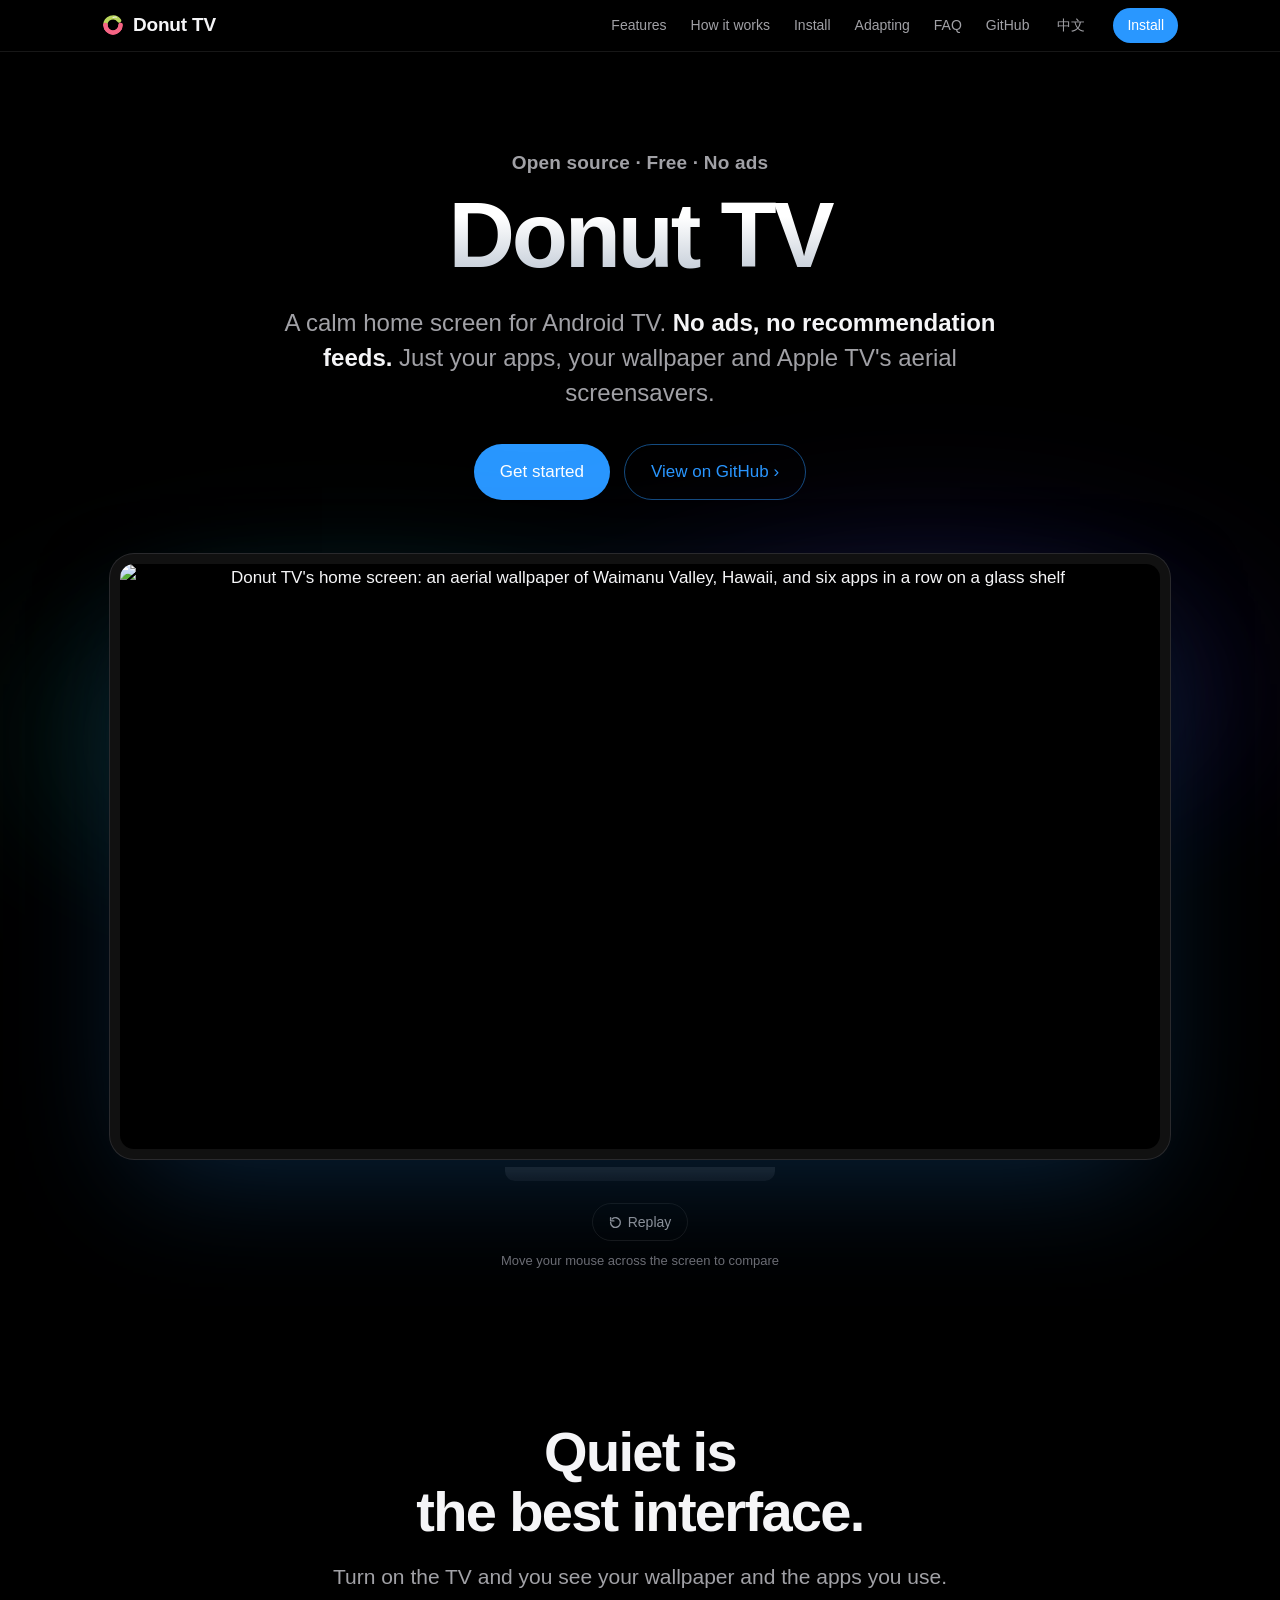
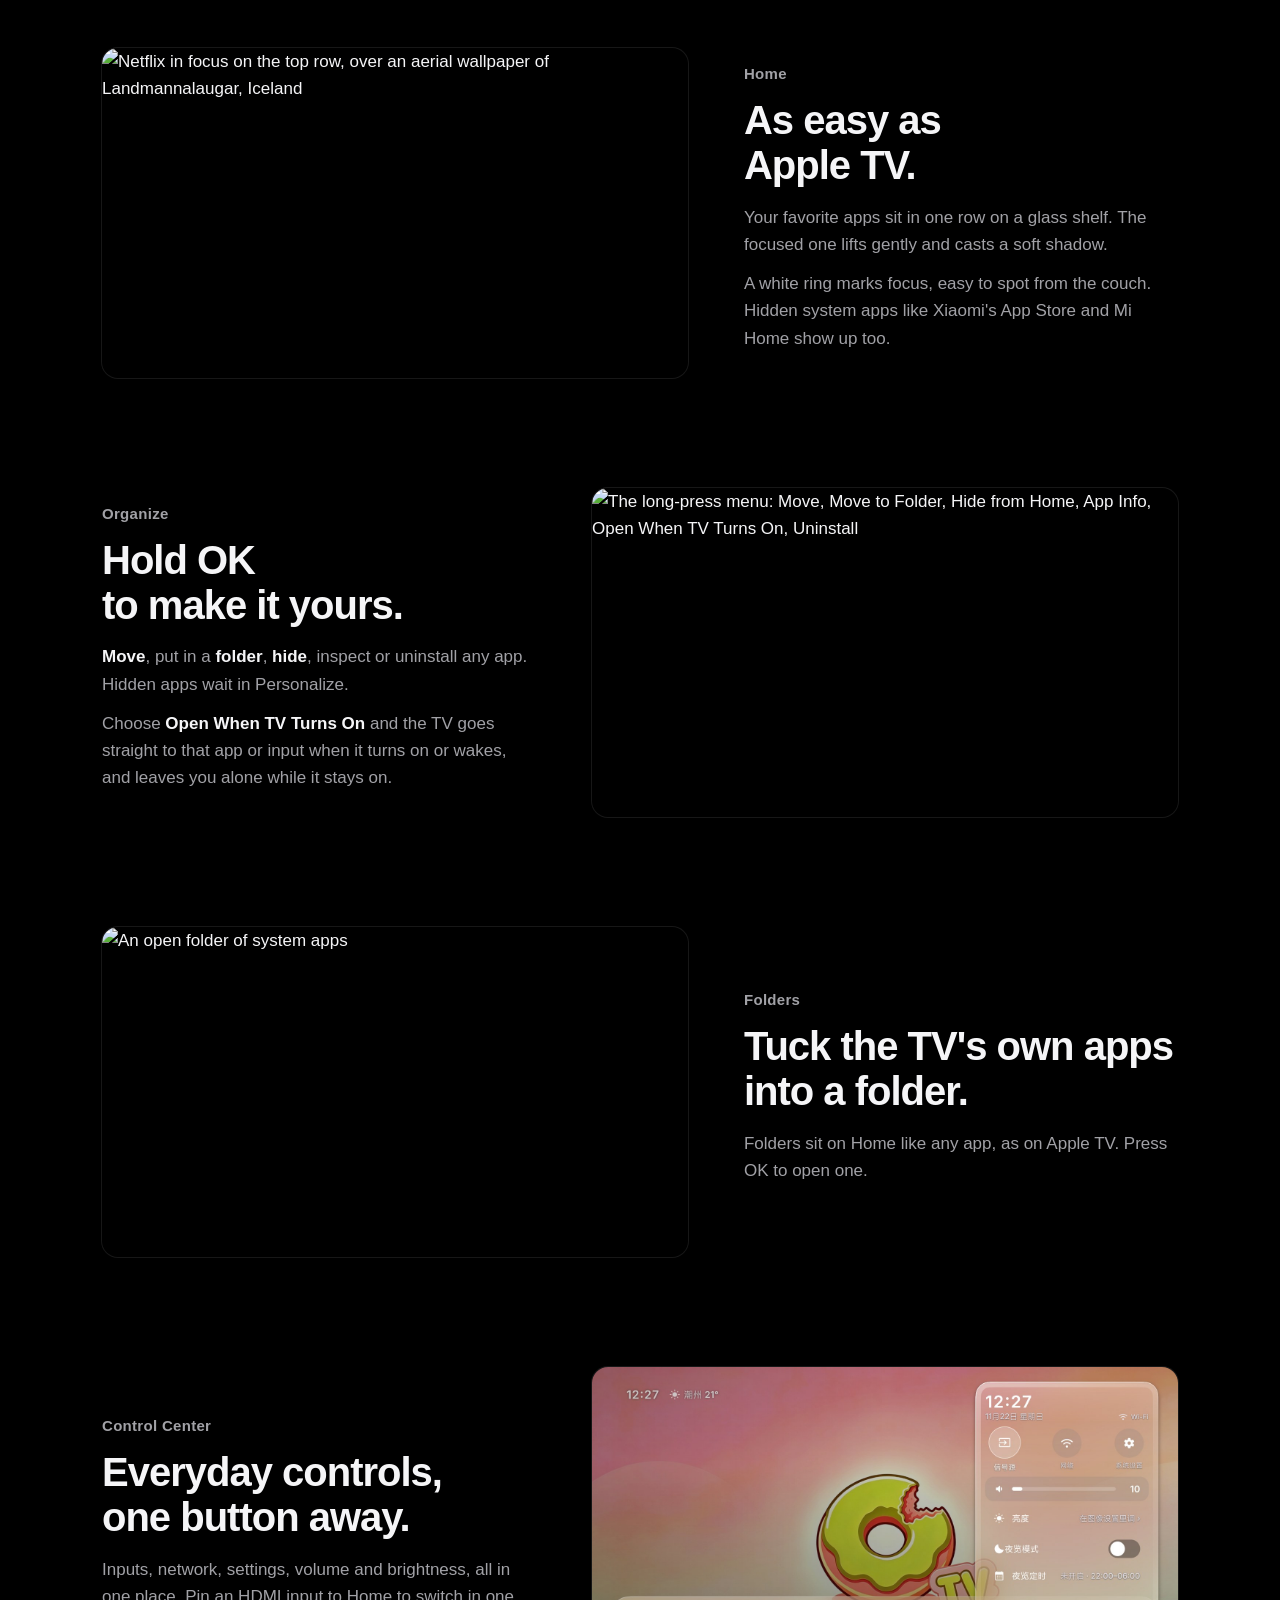
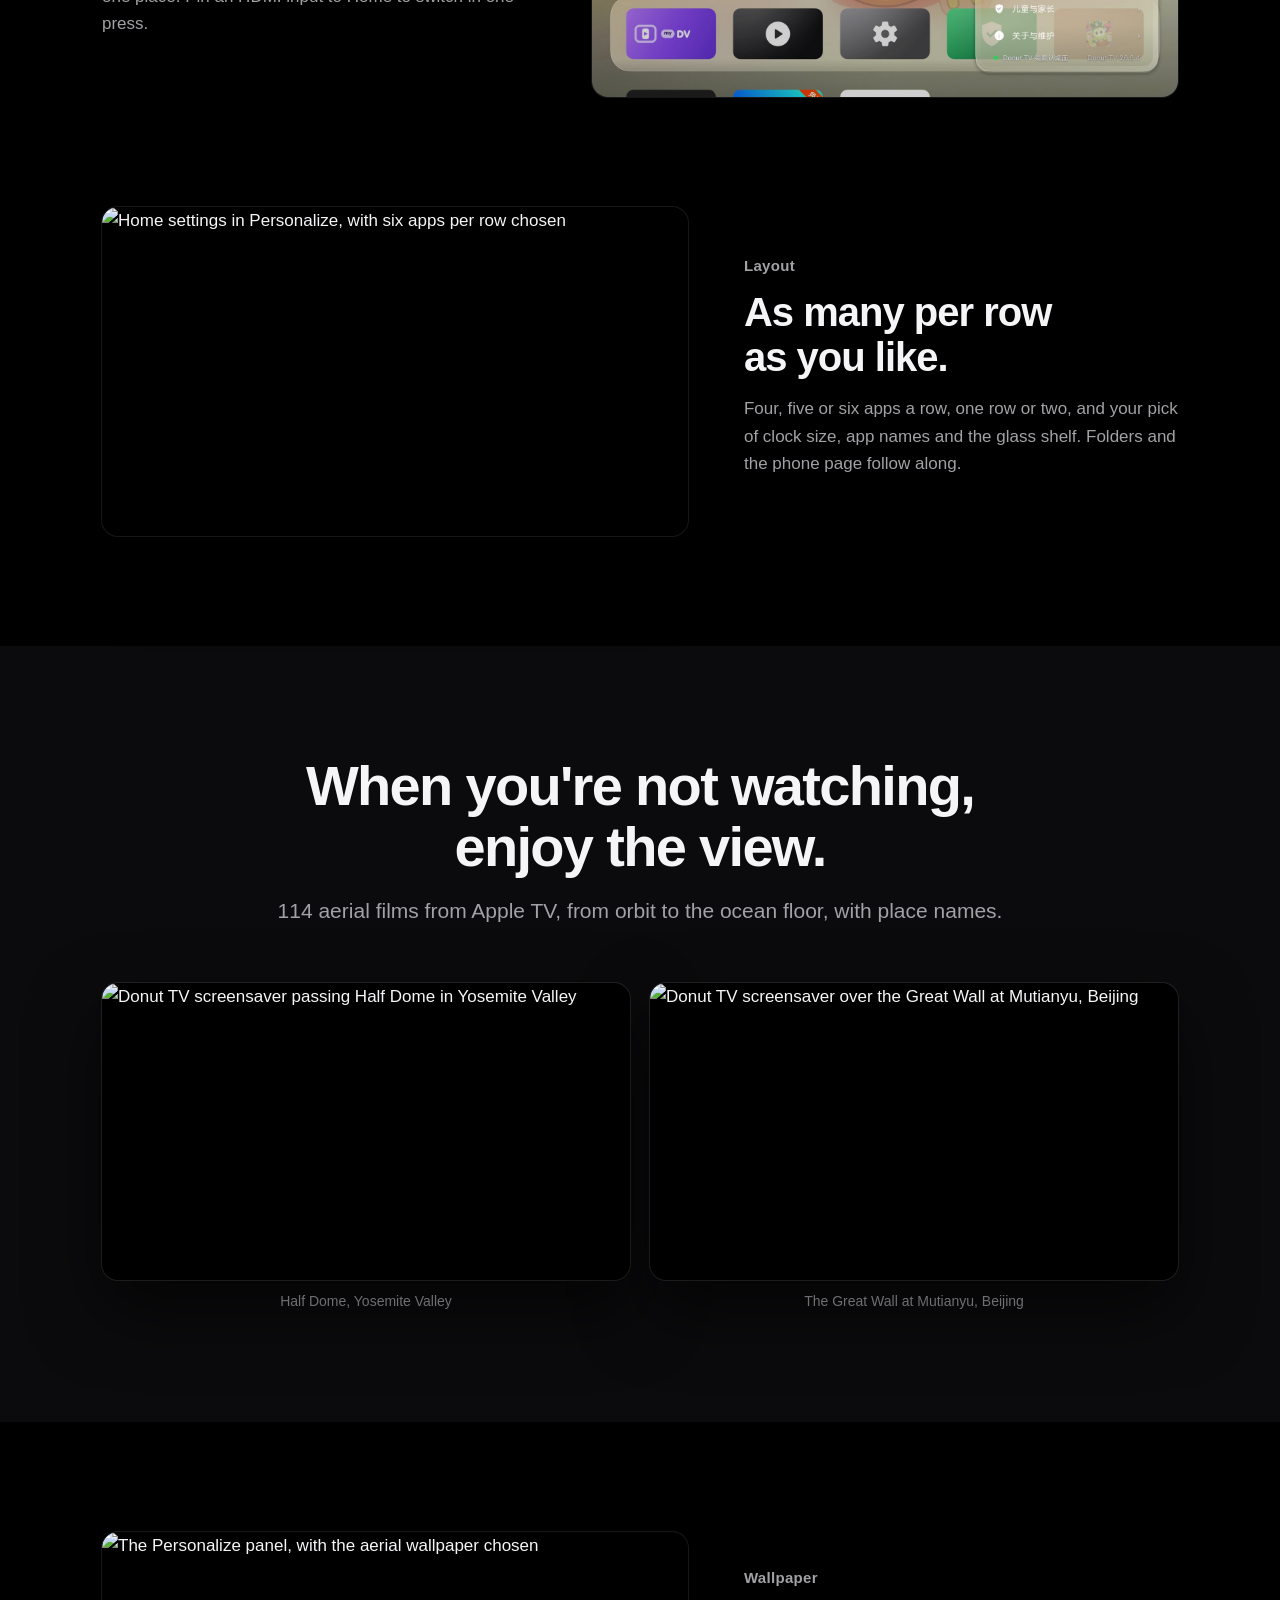
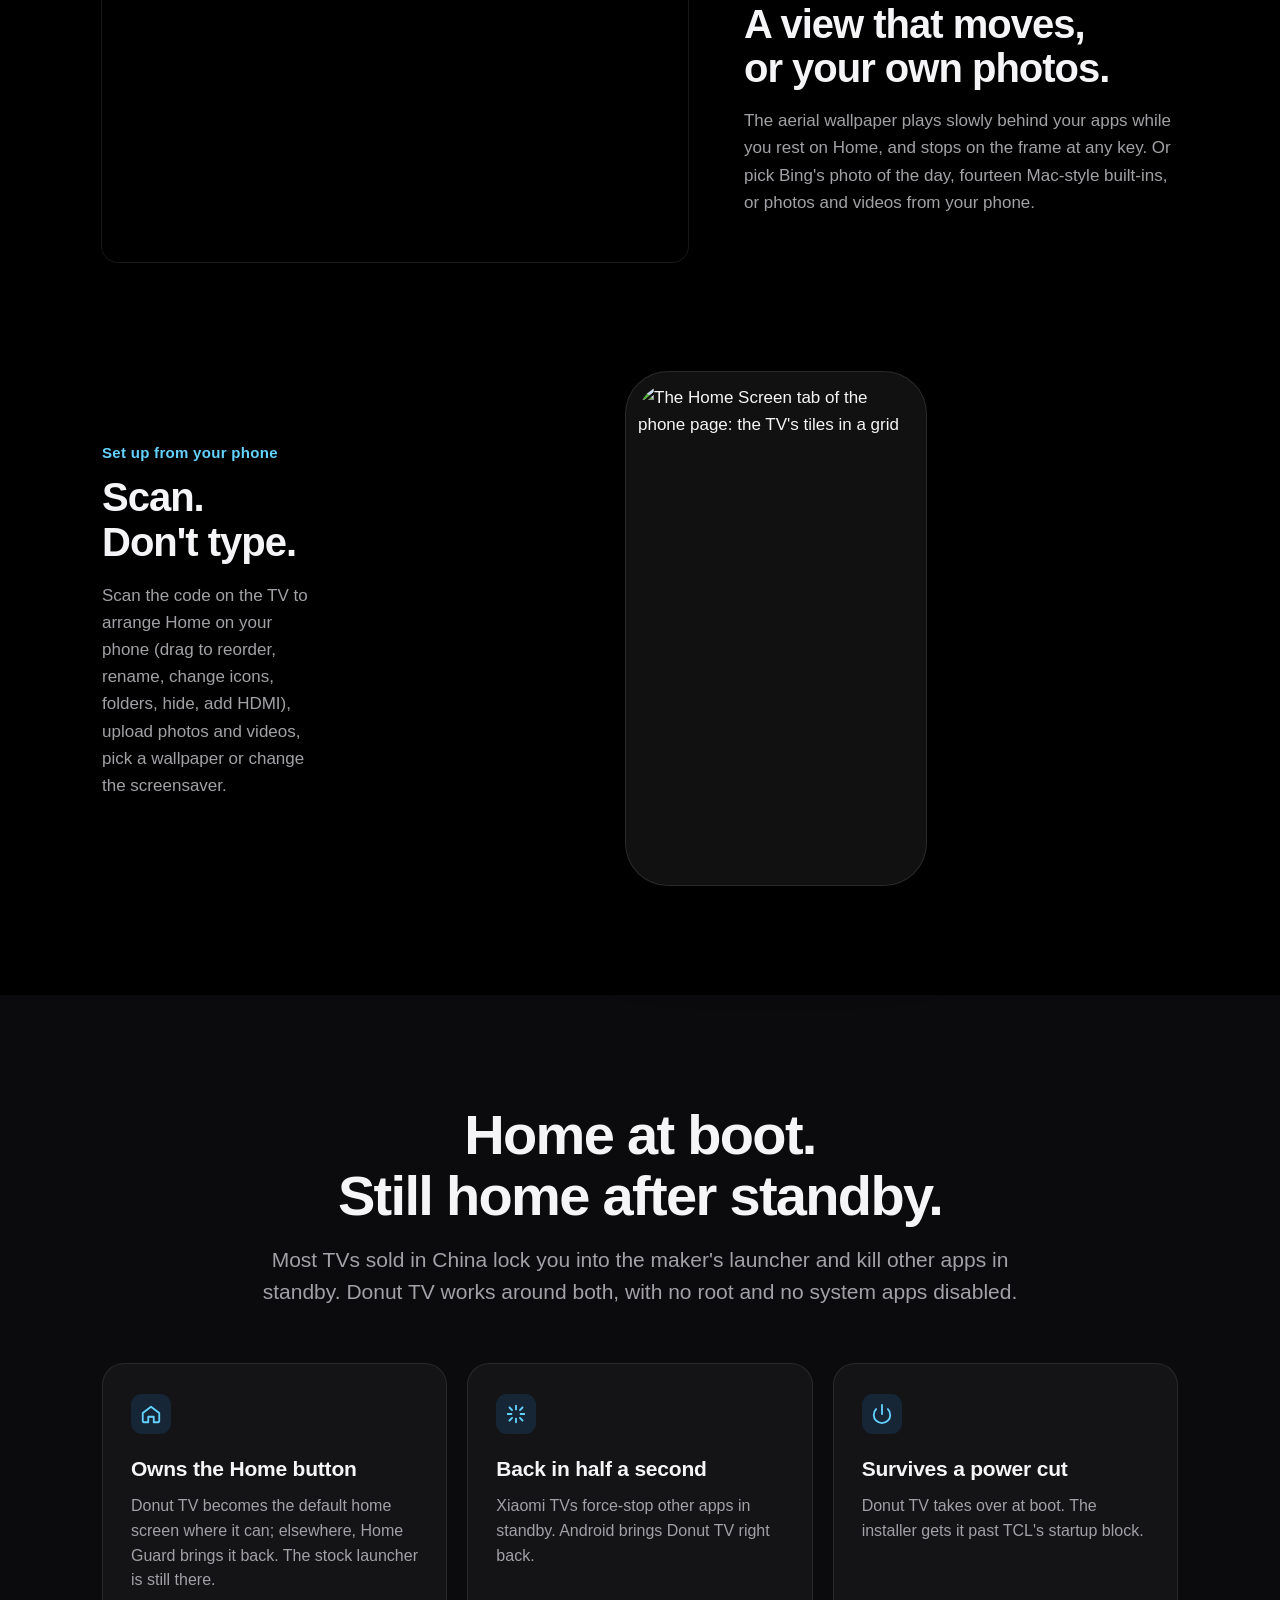
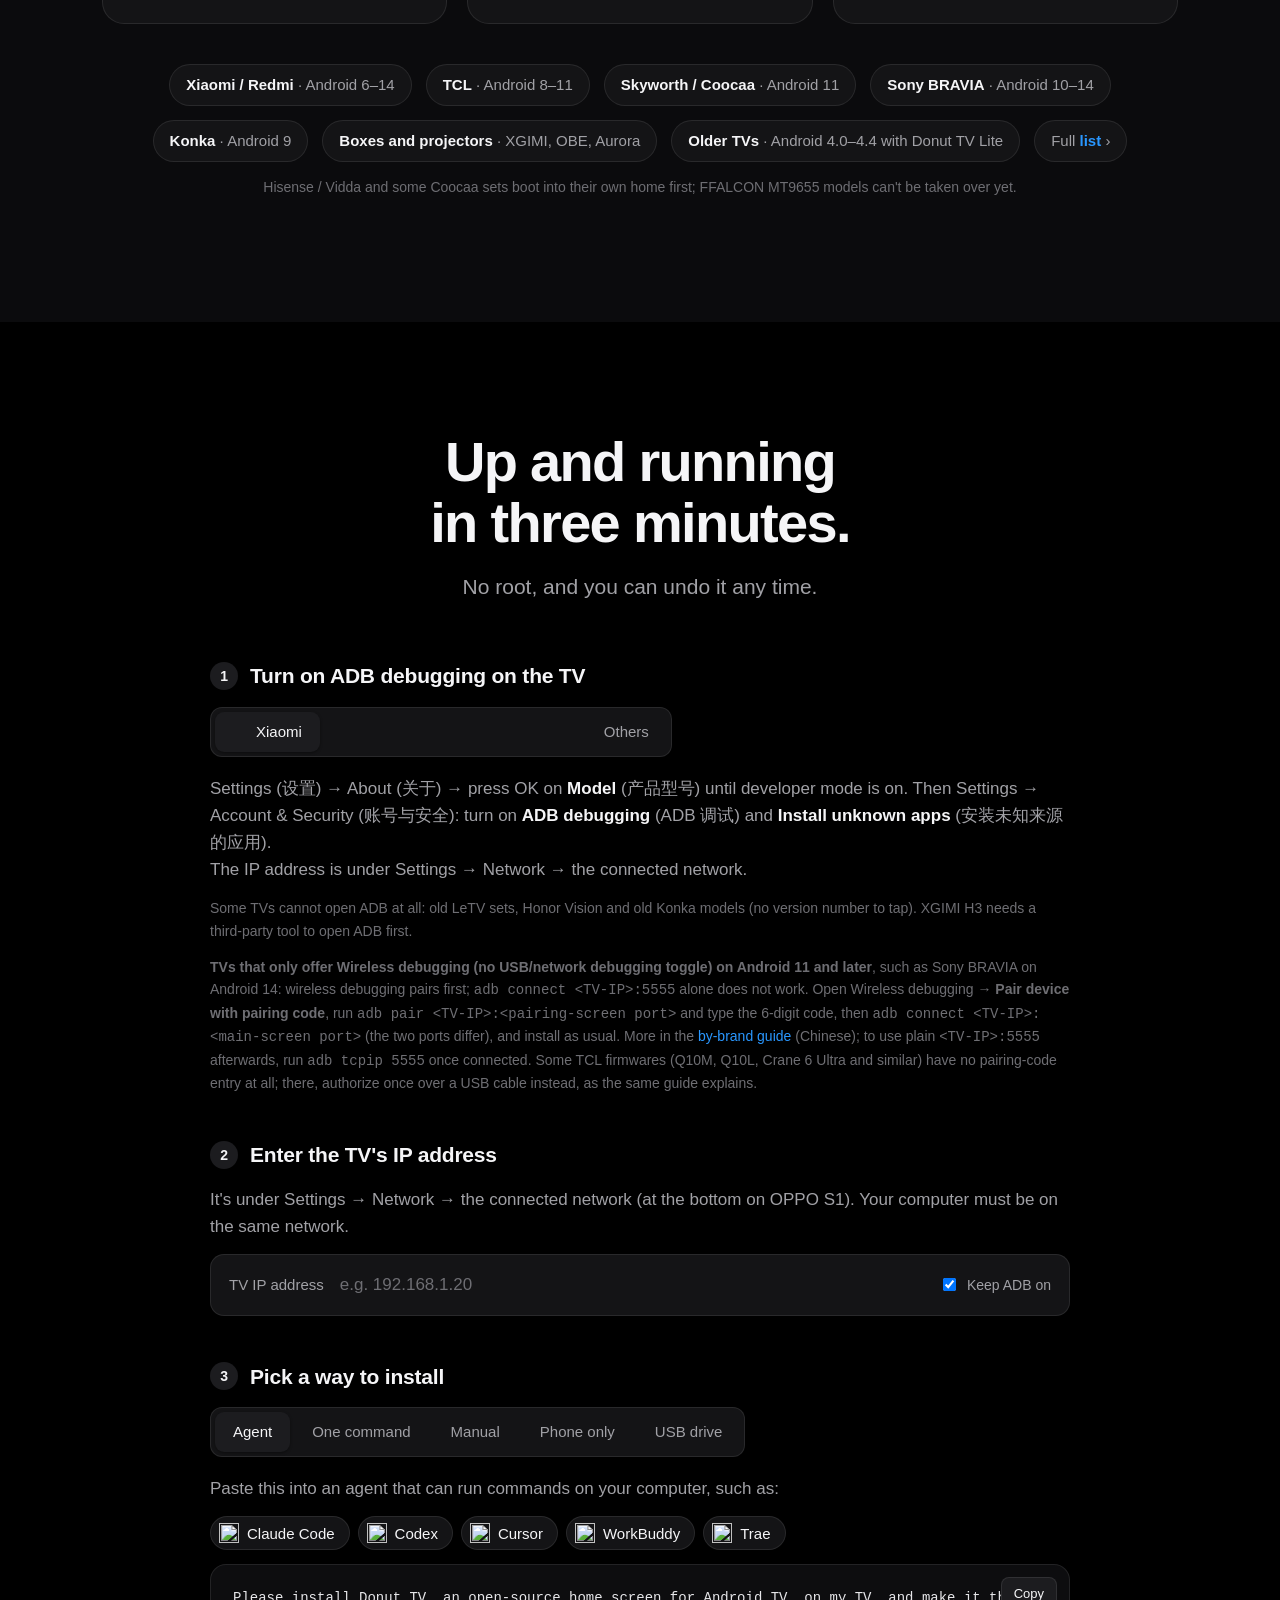
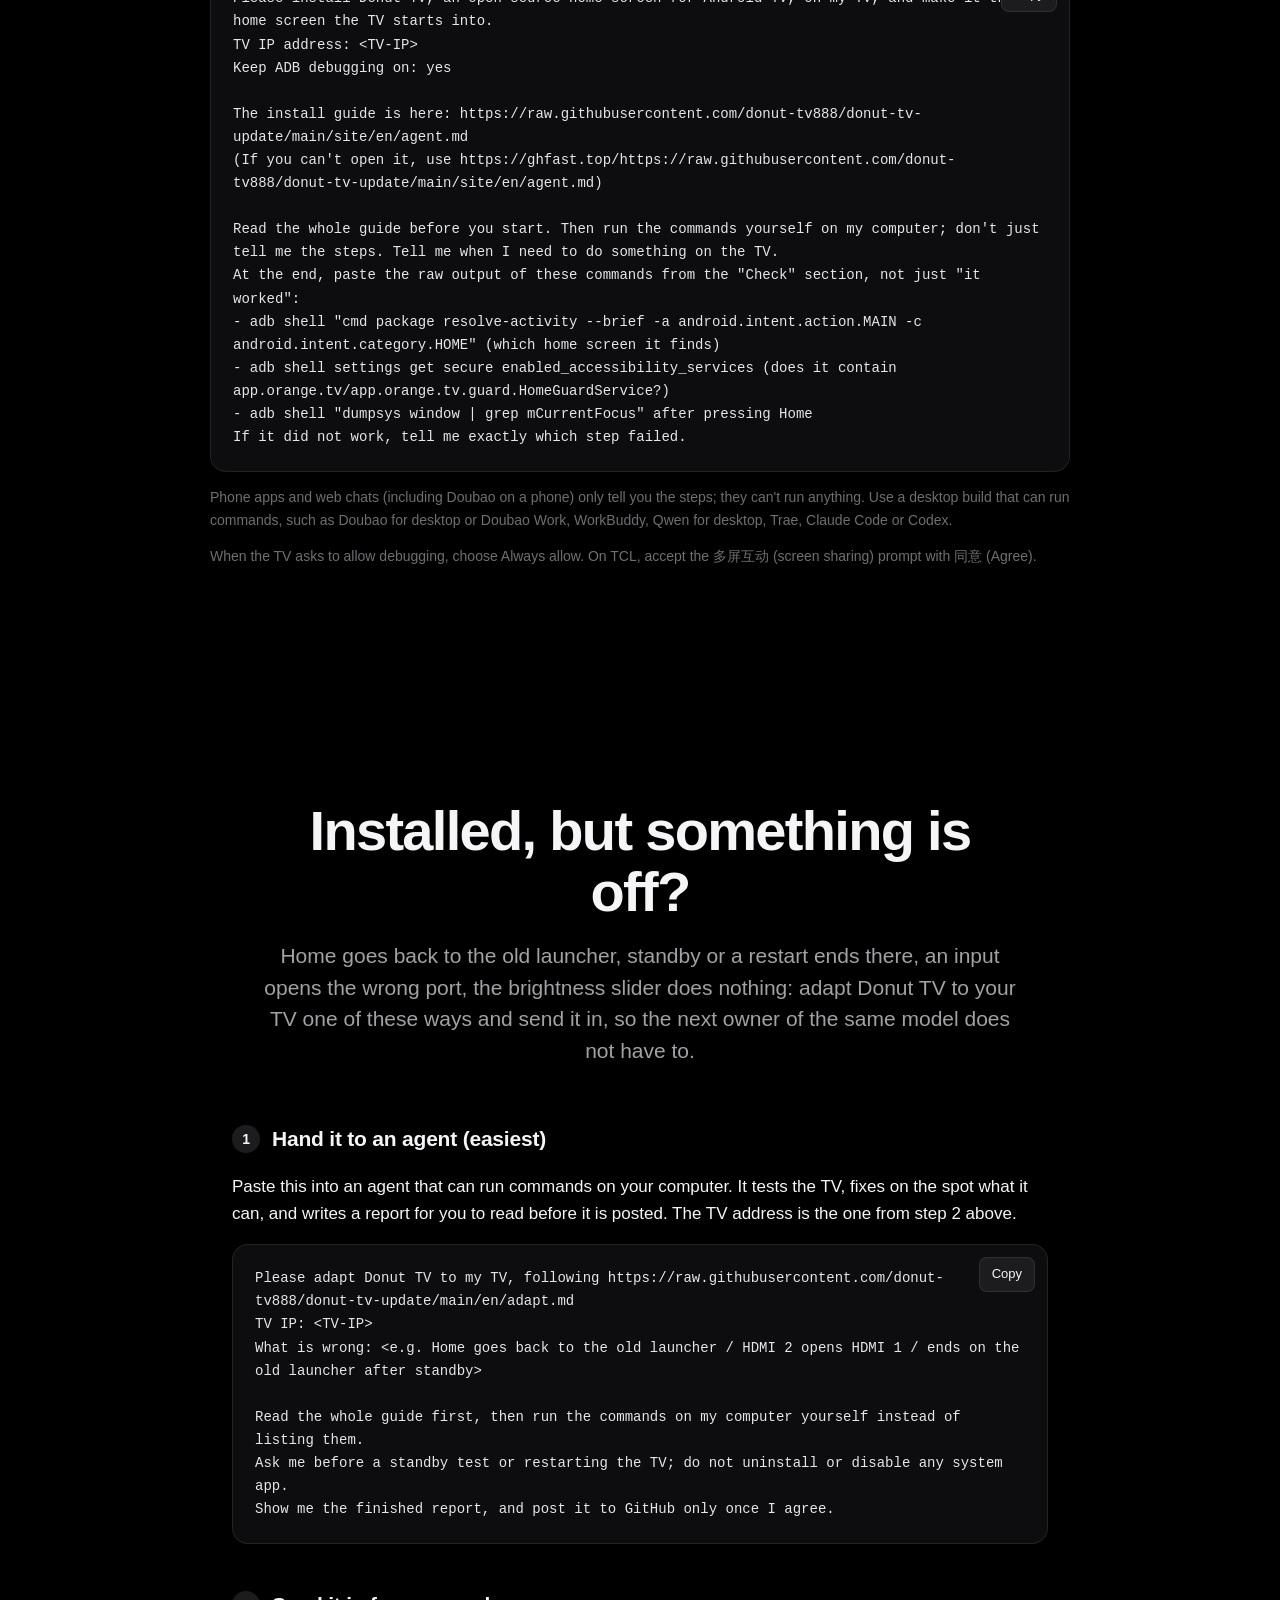
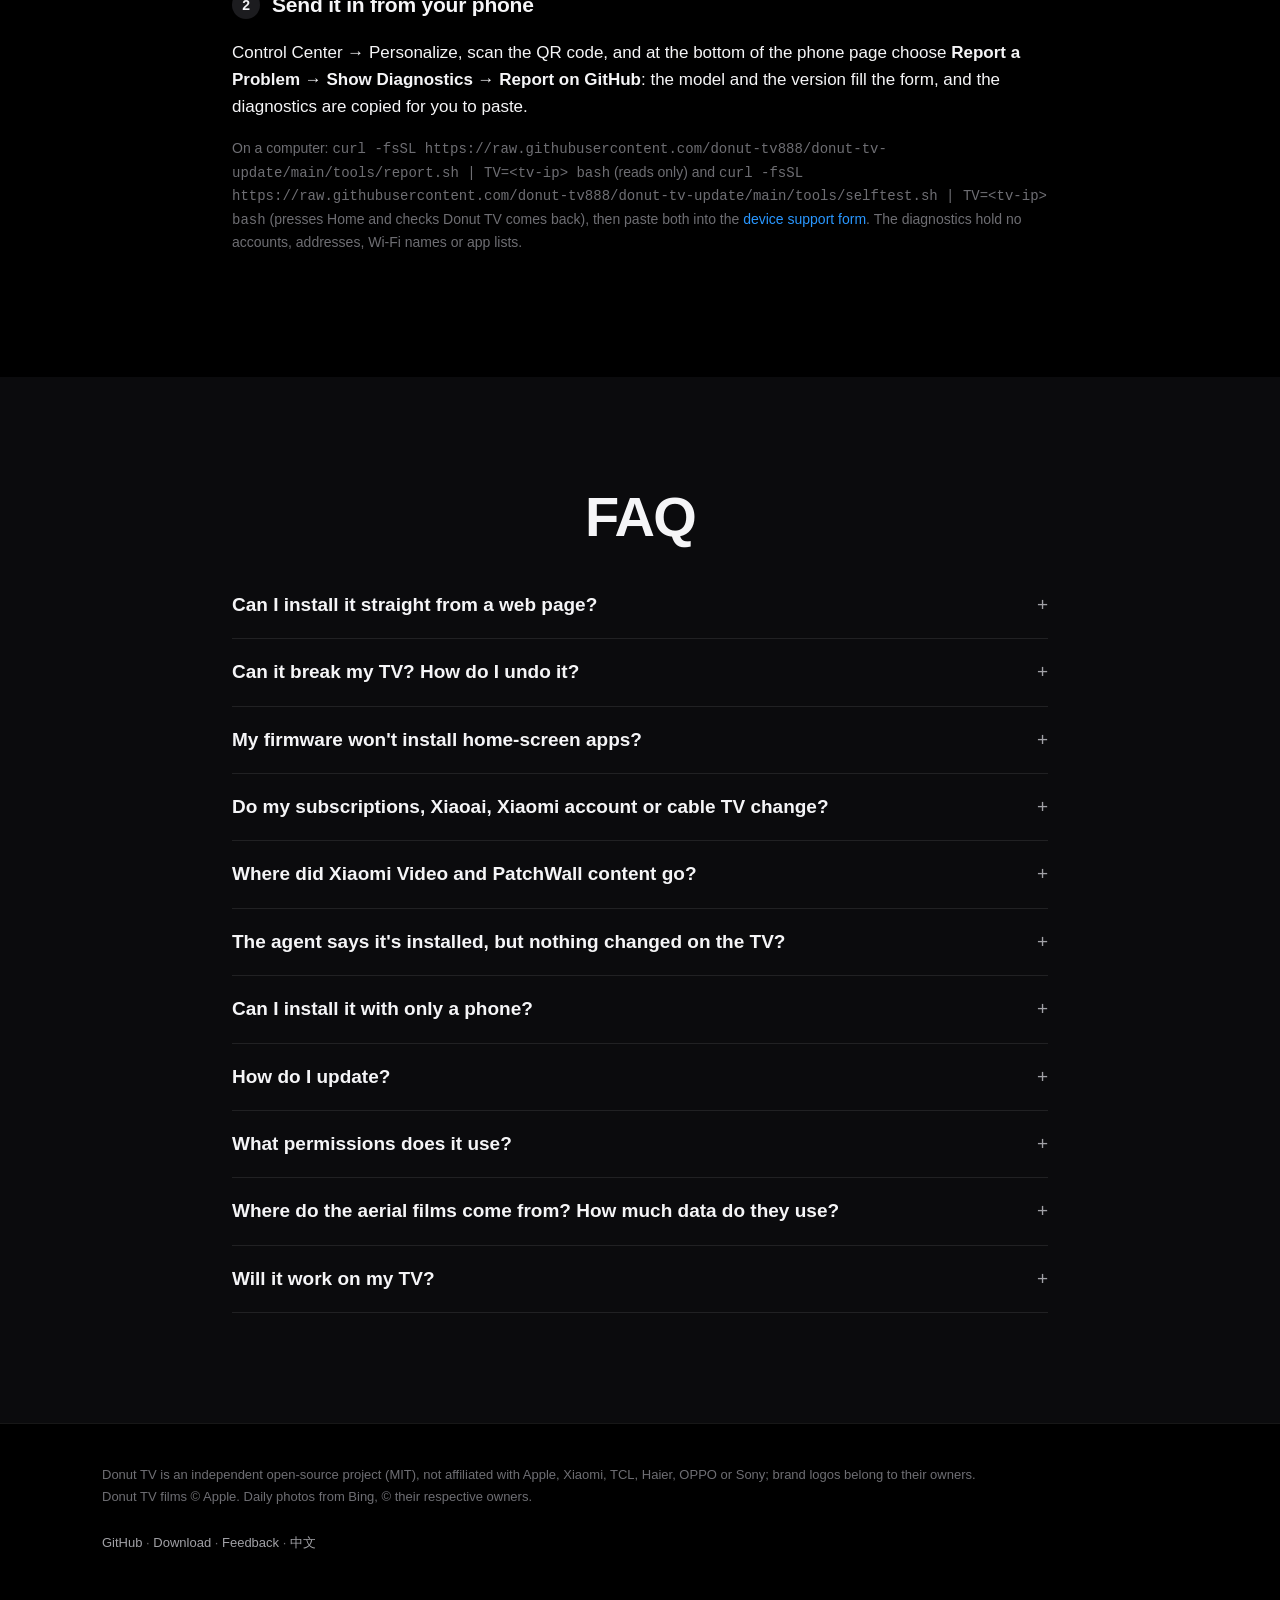
==== commit a82b0d01: "Donut TV：账号换 donut-tv888，通道资产换 donut.apk" ====
--- a/site/en/index.html
+++ b/site/en/index.html
@@ -32,7 +32,7 @@
       <a href="#install">Install</a>
       <a href="#adapt">Adapting</a>
       <a href="#faq">FAQ</a>
-      <a href="https://github.com/orange-tv888/orange-tv-update">GitHub</a>
+      <a href="https://github.com/donut-tv888/donut-tv-update">GitHub</a>
     </div>
     <a class="lang" href="../" data-lang="zh" hreflang="zh" lang="zh-CN">中文</a>
     <a class="cta" href="#install">Install</a>
@@ -46,7 +46,7 @@
     <p class="lede">A calm home screen for Android TV. <strong>No ads, no recommendation feeds.</strong> Just your apps, your wallpaper and Apple TV's aerial screensavers.</p>
     <div class="actions">
       <a class="btn primary" href="#install">Get started</a>
-      <a class="btn ghost" href="https://github.com/orange-tv888/orange-tv-update">View on GitHub ›</a>
+      <a class="btn ghost" href="https://github.com/donut-tv888/donut-tv-update">View on GitHub ›</a>
     </div>
     <div class="tv reveal">
       <div class="glow"></div>
@@ -191,7 +191,7 @@
       <span class="chip"><b>Konka</b> · Android 9</span>
       <span class="chip"><b>Boxes and projectors</b> · XGIMI, OBE, Aurora</span>
       <span class="chip"><b>Older TVs</b> · Android 4.0–4.4 with Donut TV Lite</span>
-      <a class="chip chip-link" href="https://github.com/orange-tv888/orange-tv-update/blob/main/README.en.md#supported-tvs">Full <b>list</b> ›</a>
+      <a class="chip chip-link" href="https://github.com/donut-tv888/donut-tv-update/blob/main/README.en.md#supported-tvs">Full <b>list</b> ›</a>
     </div>
     <p class="note devices-note reveal">Hisense / Vidda and some Coocaa sets boot into their own home first; FFALCON MT9655 models can't be taken over yet.</p>
   </div>
@@ -219,7 +219,7 @@
       <div class="panel" data-panel="oppo"><p>Settings (设置) → System (系统) → About (关于本机) → <b>Model</b> (设备型号), press <b>Up, Up, Right, Right</b>, then OK. Then Settings → System → <b>Developer options</b> (开发者选项) and turn on <b>USB debugging</b> (USB 调试, sometimes called ADB debugging).<br>The IP address is at the <b>bottom</b> of Settings → Network → the connected network.</p></div>
       <div class="panel" data-panel="other"><p>Settings → Device Preferences → About → press <b>Build</b> (not Android version) 7 times, then turn on <b>USB debugging</b> in Developer options.<br>The IP address is under Settings → Network → the connected network.</p></div>
       <p class="note">Some TVs cannot open ADB at all: old LeTV sets, Honor Vision and old Konka models (no version number to tap). XGIMI H3 needs a third-party tool to open ADB first.</p>
-      <p class="note"><b>TVs that only offer Wireless debugging (no USB/network debugging toggle) on Android 11 and later</b>, such as Sony BRAVIA on Android 14: wireless debugging pairs first; <code>adb connect &lt;TV-IP&gt;:5555</code> alone does not work. Open Wireless debugging → <b>Pair device with pairing code</b>, run <code>adb pair &lt;TV-IP&gt;:&lt;pairing-screen port&gt;</code> and type the 6-digit code, then <code>adb connect &lt;TV-IP&gt;:&lt;main-screen port&gt;</code> (the two ports differ), and install as usual. More in the <a href="https://github.com/orange-tv888/orange-tv-update/blob/main/docs/devices/adb-by-brand.md">by-brand guide</a> (Chinese); to use plain <code>&lt;TV-IP&gt;:5555</code> afterwards, run <code>adb tcpip 5555</code> once connected. Some TCL firmwares (Q10M, Q10L, Crane 6 Ultra and similar) have no pairing-code entry at all; there, authorize once over a USB cable instead, as the same guide explains.</p>
+      <p class="note"><b>TVs that only offer Wireless debugging (no USB/network debugging toggle) on Android 11 and later</b>, such as Sony BRAVIA on Android 14: wireless debugging pairs first; <code>adb connect &lt;TV-IP&gt;:5555</code> alone does not work. Open Wireless debugging → <b>Pair device with pairing code</b>, run <code>adb pair &lt;TV-IP&gt;:&lt;pairing-screen port&gt;</code> and type the 6-digit code, then <code>adb connect &lt;TV-IP&gt;:&lt;main-screen port&gt;</code> (the two ports differ), and install as usual. More in the <a href="https://github.com/donut-tv888/donut-tv-update/blob/main/docs/devices/adb-by-brand.md">by-brand guide</a> (Chinese); to use plain <code>&lt;TV-IP&gt;:5555</code> afterwards, run <code>adb tcpip 5555</code> once connected. Some TCL firmwares (Q10M, Q10L, Crane 6 Ultra and similar) have no pairing-code entry at all; there, authorize once over a USB cable instead, as the same guide explains.</p>
 
       <h3 class="step"><span>2</span>Enter the TV's IP address</h3>
       <p class="hint">It's under Settings → Network → the connected network (at the bottom on OPPO S1). Your computer must be on the same network.</p>
@@ -254,13 +254,13 @@
       <div class="panel" data-panel="cli">
         <p>Run it in a macOS or Linux terminal; it downloads adb if you don't have it. On Windows, use an agent.</p>
         <div class="code"><button class="copy" data-copy="cmd">Copy</button><pre id="cmd"></pre></div>
-        <p class="note">TVs that only offer Wireless debugging pair first: with a pairing-code entry, set the <code>ADB_PAIR</code>, <code>ADB_CODE</code> and <code>ADB_CONNECT</code> variables before running (the README shows how) and the script pairs and switches back to 5555 for you; without a pairing-code entry (TCL Q10M, Q10L, Crane 6 Ultra and similar), connect the TV once with a USB cable as in the <a href="https://github.com/orange-tv888/orange-tv-update/blob/main/docs/devices/adb-by-brand.md">by-brand guide</a> (Chinese) and run <code>adb tcpip 5555</code>.</p>
+        <p class="note">TVs that only offer Wireless debugging pair first: with a pairing-code entry, set the <code>ADB_PAIR</code>, <code>ADB_CODE</code> and <code>ADB_CONNECT</code> variables before running (the README shows how) and the script pairs and switches back to 5555 for you; without a pairing-code entry (TCL Q10M, Q10L, Crane 6 Ultra and similar), connect the TV once with a USB cable as in the <a href="https://github.com/donut-tv888/donut-tv-update/blob/main/docs/devices/adb-by-brand.md">by-brand guide</a> (Chinese) and run <code>adb tcpip 5555</code>.</p>
       </div>
 
       <div class="panel" data-panel="manual">
-        <p>Download <a href="https://raw.githubusercontent.com/orange-tv888/orange-tv-update/main/update/orange.apk"><b>orange.apk</b></a>, then run:</p>
+        <p>Download <a href="https://raw.githubusercontent.com/donut-tv888/donut-tv-update/main/update/donut.apk"><b>donut.apk</b></a>, then run:</p>
         <div class="code"><button class="copy" data-copy="manualcmd">Copy</button><pre id="manualcmd"></pre></div>
-        <p class="note">TVs that only offer Wireless debugging (step 1) come in two kinds:<br><b>With a pairing-code entry</b> (Sony BRAVIA on Android 14 and similar): pair first as in step 1, then run <code>adb tcpip 5555</code> once connected, so the first line of the commands is 5555; without that, use the IP:port from the main Wireless debugging screen on the first line.<br><b>Without a pairing-code entry</b> (TCL Q10M, Q10L, Crane 6 Ultra and similar): follow the <a href="https://github.com/orange-tv888/orange-tv-update/blob/main/docs/devices/adb-by-brand.md">by-brand guide</a> (Chinese) and connect the TV to a computer with a USB cable, then run <code>adb tcpip 5555</code> once authorized; until you do, the first line's <code>:5555</code> will not connect.</p>
+        <p class="note">TVs that only offer Wireless debugging (step 1) come in two kinds:<br><b>With a pairing-code entry</b> (Sony BRAVIA on Android 14 and similar): pair first as in step 1, then run <code>adb tcpip 5555</code> once connected, so the first line of the commands is 5555; without that, use the IP:port from the main Wireless debugging screen on the first line.<br><b>Without a pairing-code entry</b> (TCL Q10M, Q10L, Crane 6 Ultra and similar): follow the <a href="https://github.com/donut-tv888/donut-tv-update/blob/main/docs/devices/adb-by-brand.md">by-brand guide</a> (Chinese) and connect the TV to a computer with a USB cable, then run <code>adb tcpip 5555</code> once authorized; until you do, the first line's <code>:5555</code> will not connect.</p>
       </div>
 
       <div class="panel" data-panel="phone">
@@ -277,13 +277,13 @@
       <div class="panel" data-panel="usb">
         <p>No computer, and no need for steps 1 and 2 above: copy the APK to a USB drive, plug it into the TV, and open it with the TV's file manager to install.</p>
         <ul>
-          <li><a href="https://raw.githubusercontent.com/orange-tv888/orange-tv-update/main/update/orange.apk"><b>orange.apk</b></a>: use this on Android 5.0 and later.</li>
+          <li><a href="https://raw.githubusercontent.com/donut-tv888/donut-tv-update/main/update/donut.apk"><b>donut.apk</b></a>: use this on Android 5.0 and later.</li>
           <li>The guard build (the one that doesn't declare a home screen) and Donut TV Lite are not published separately: build them from the checkout with <code>./gradlew :app:assembleGuardRelease</code> or <code>:lite:assembleRelease</code>.</li>
         </ul>
         <p>Once it's installed, <b>press Home on the remote</b>. If Android asks which app to use, choose <b>Donut TV</b>, then <b>Always</b>, and you're done; stock Android TV usually works this way.</p>
         <p>If Home goes straight back to the old home screen without asking (most Chinese-brand TVs): open Donut TV from the app list. It shows "Make Donut TV Your Home Screen", whose entries open the TV's settings for the home guard (Accessibility) and notification access. If the TV's settings don't have them, Donut TV works only as an ordinary app opened from the app list; to take over Home, set it up once with a computer or an agent (it installs over, settings stay).</p>
         <p class="note">Whether Home, power-on and wake come back to Donut TV after a USB-only install depends on those entries being in the TV's settings; a computer install is the most reliable. Later updates: choose "New version" in Control Center, or install from the USB drive again.</p>
-        <p class="note">Donut TV Lite looks the same as the full app but has no Home Guard: once it's installed, press Home and choose <b>Donut TV Lite</b>, then Always; where the firmware keeps Home for its own launcher, open Lite from the app list. No aerial wallpaper, input tiles or in-app updates either (updating is installing again). To undo: Settings → Apps → Donut TV Lite → Clear defaults, or uninstall it. Report problems with the <a href="https://github.com/orange-tv888/orange-tv-update/issues/new?template=device.yml">device support form</a>, with Lite in the title.</p>
+        <p class="note">Donut TV Lite looks the same as the full app but has no Home Guard: once it's installed, press Home and choose <b>Donut TV Lite</b>, then Always; where the firmware keeps Home for its own launcher, open Lite from the app list. No aerial wallpaper, input tiles or in-app updates either (updating is installing again). To undo: Settings → Apps → Donut TV Lite → Clear defaults, or uninstall it. Report problems with the <a href="https://github.com/donut-tv888/donut-tv-update/issues/new?template=device.yml">device support form</a>, with Lite in the title.</p>
       </div>
 
 
@@ -305,7 +305,7 @@
 
       <h3 class="step"><span>2</span>Send it in from your phone</h3>
       <p>Control Center → Personalize, scan the QR code, and at the bottom of the phone page choose <b>Report a Problem → Show Diagnostics → Report on GitHub</b>: the model and the version fill the form, and the diagnostics are copied for you to paste.</p>
-      <p class="note">On a computer: <code>curl -fsSL https://raw.githubusercontent.com/orange-tv888/orange-tv-update/main/tools/report.sh | TV=&lt;tv-ip&gt; bash</code> (reads only) and <code>curl -fsSL https://raw.githubusercontent.com/orange-tv888/orange-tv-update/main/tools/selftest.sh | TV=&lt;tv-ip&gt; bash</code> (presses Home and checks Donut TV comes back), then paste both into the <a href="https://github.com/orange-tv888/orange-tv-update/issues/new?template=device.yml">device support form</a>. The diagnostics hold no accounts, addresses, Wi-Fi names or app lists.</p>
+      <p class="note">On a computer: <code>curl -fsSL https://raw.githubusercontent.com/donut-tv888/donut-tv-update/main/tools/report.sh | TV=&lt;tv-ip&gt; bash</code> (reads only) and <code>curl -fsSL https://raw.githubusercontent.com/donut-tv888/donut-tv-update/main/tools/selftest.sh | TV=&lt;tv-ip&gt; bash</code> (presses Home and checks Donut TV comes back), then paste both into the <a href="https://github.com/donut-tv888/donut-tv-update/issues/new?template=device.yml">device support form</a>. The diagnostics hold no accounts, addresses, Wi-Fi names or app lists.</p>
     </div>
   </div>
 </section>
@@ -322,7 +322,7 @@
         <summary>Can it break my TV? How do I undo it?</summary>
         <p>No. Donut TV doesn't touch system apps; it grants itself a few permissions and changes the home screen and screensaver settings, and all of that can be undone. The easiest way is to paste the text below into an AI that can run commands on a computer (the same kind you installed with): it follows the Undo section of the <a href="agent.md">install guide</a>, undoes every change and leaves the TV on its original home screen. Add "and uninstall Donut TV as well" to also remove it.</p>
         <div class="code"><button class="copy" data-copy="restoreprompt">Copy</button><pre id="restoreprompt"></pre></div>
-        <p>By hand: replace the final <code>bash</code> in the one-line command with <code>bash -s restore</code>, that is <code>curl -fsSL https://raw.githubusercontent.com/orange-tv888/orange-tv-update/main/tools/install.sh | TV=&lt;TV-IP&gt; bash -s restore</code>; add <code>--uninstall</code> to remove Donut TV too. On Windows without bash, the commands one by one are in the <a href="agent.md">install guide</a>.</p>
+        <p>By hand: replace the final <code>bash</code> in the one-line command with <code>bash -s restore</code>, that is <code>curl -fsSL https://raw.githubusercontent.com/donut-tv888/donut-tv-update/main/tools/install.sh | TV=&lt;TV-IP&gt; bash -s restore</code>; add <code>--uninstall</code> to remove Donut TV too. On Windows without bash, the commands one by one are in the <a href="agent.md">install guide</a>.</p>
       </details>
       <details>
         <summary>My firmware won't install home-screen apps?</summary>
@@ -358,7 +358,7 @@
       </details>
       <details>
         <summary>Will it work on my TV?</summary>
-        <p>Check the <a href="https://github.com/orange-tv888/orange-tv-update/blob/main/README.en.md#supported-tvs">list</a>. If yours isn't there, probably. Stock Android TV and Google TV are the easiest. LG webOS, Samsung Tizen and Huawei Vision (HarmonyOS) run different systems and can't take Donut TV; Android 4.0-4.4 TVs get Donut TV Lite (a beta, see USB drive under Install; the agent and the one-line command install it on their own); older ones are not supported. Some TVs can't open ADB at all, such as old LeTV sets, Honor Vision and old Konka models (no version number to tap). Slow or low-memory TVs pick Lite effects on their own; you can also choose it in Personalize → Effects. If something goes wrong, see <a href="#adapt">Installed, but something is off?</a> above.</p>
+        <p>Check the <a href="https://github.com/donut-tv888/donut-tv-update/blob/main/README.en.md#supported-tvs">list</a>. If yours isn't there, probably. Stock Android TV and Google TV are the easiest. LG webOS, Samsung Tizen and Huawei Vision (HarmonyOS) run different systems and can't take Donut TV; Android 4.0-4.4 TVs get Donut TV Lite (a beta, see USB drive under Install; the agent and the one-line command install it on their own); older ones are not supported. Some TVs can't open ADB at all, such as old LeTV sets, Honor Vision and old Konka models (no version number to tap). Slow or low-memory TVs pick Lite effects on their own; you can also choose it in Personalize → Effects. If something goes wrong, see <a href="#adapt">Installed, but something is off?</a> above.</p>
       </details>
     </div>
   </div>
@@ -370,7 +370,7 @@
       Donut TV is an independent open-source project (MIT), not affiliated with Apple, Xiaomi, TCL, Haier, OPPO or Sony; brand logos belong to their owners.<br>
       Donut TV films © Apple. Daily photos from Bing, © their respective owners.
     </div>
-    <div><a href="https://github.com/orange-tv888/orange-tv-update">GitHub</a> · <a href="https://raw.githubusercontent.com/orange-tv888/orange-tv-update/main/update/orange.apk">Download</a> · <a href="https://github.com/orange-tv888/orange-tv-update/issues">Feedback</a> · <a href="../" data-lang="zh" lang="zh-CN">中文</a></div>
+    <div><a href="https://github.com/donut-tv888/donut-tv-update">GitHub</a> · <a href="https://raw.githubusercontent.com/donut-tv888/donut-tv-update/main/update/donut.apk">Download</a> · <a href="https://github.com/donut-tv888/donut-tv-update/issues">Feedback</a> · <a href="../" data-lang="zh" lang="zh-CN">中文</a></div>
   </div>
 </footer>
 
@@ -388,7 +388,7 @@
 Keep ADB debugging on: ${keep ? 'yes' : 'no'}
 
 The install guide is here: ${guide}
-(If you can't open it, use https://ghfast.top/https://raw.githubusercontent.com/orange-tv888/orange-tv-update/main/site/en/agent.md)
+(If you can't open it, use https://ghfast.top/https://raw.githubusercontent.com/donut-tv888/donut-tv-update/main/site/en/agent.md)
 
 Read the whole guide before you start. Then run the commands yourself on my computer; don't just tell me the steps. Tell me when I need to do something on the TV.
 At the end, paste the raw output of these commands from the "Check" section, not just "it worked":
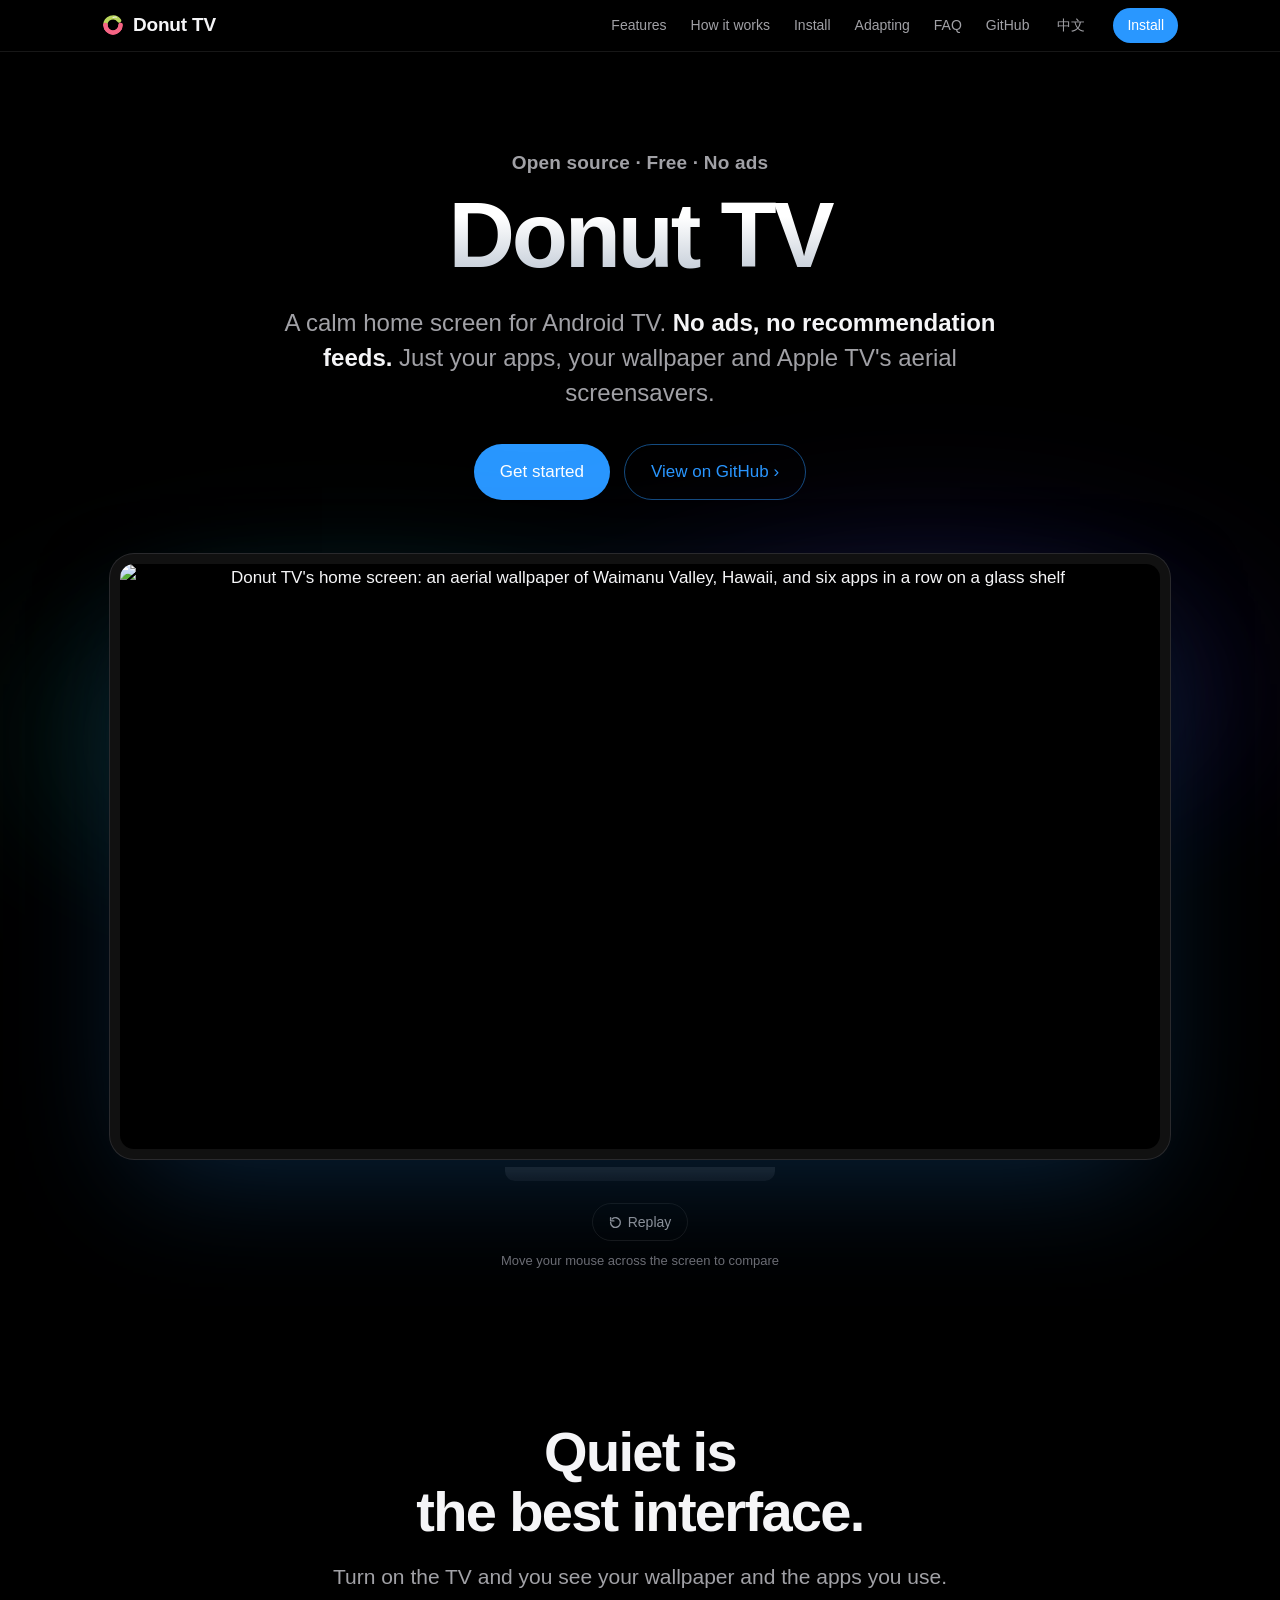
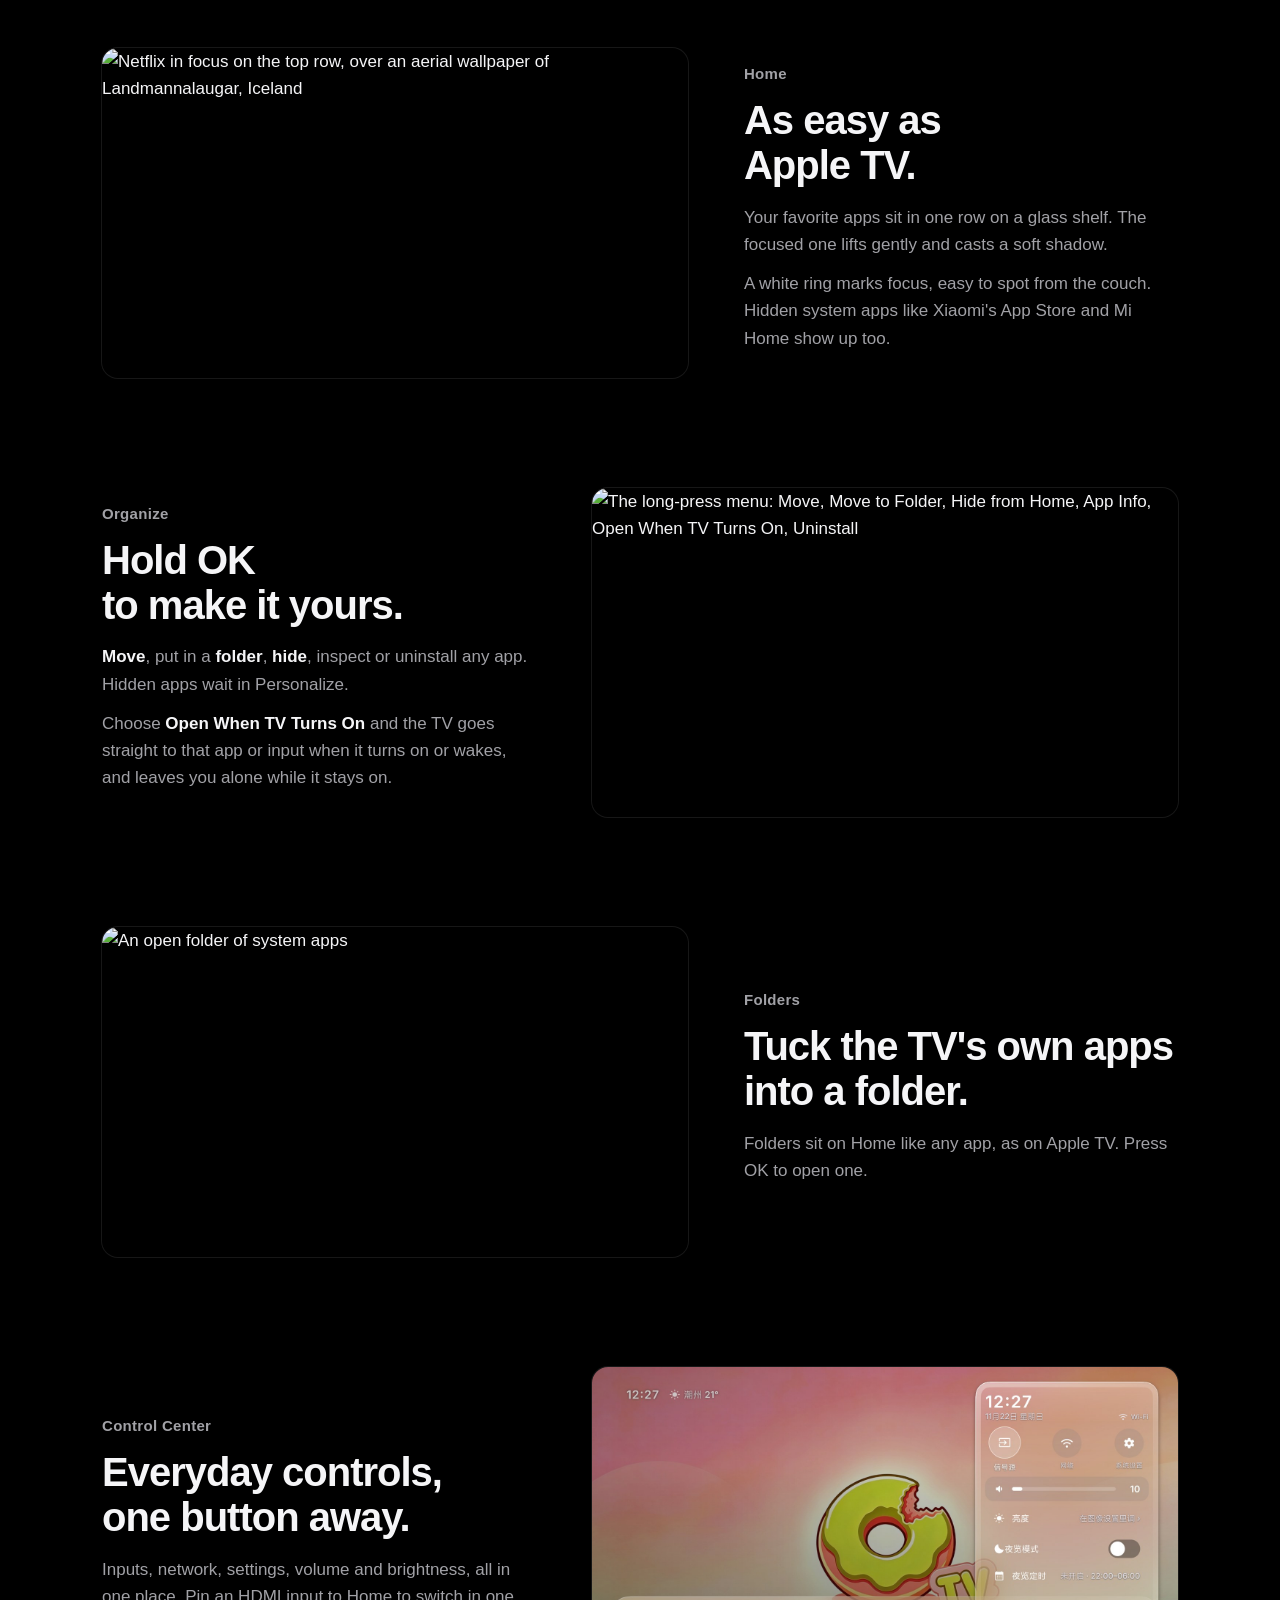
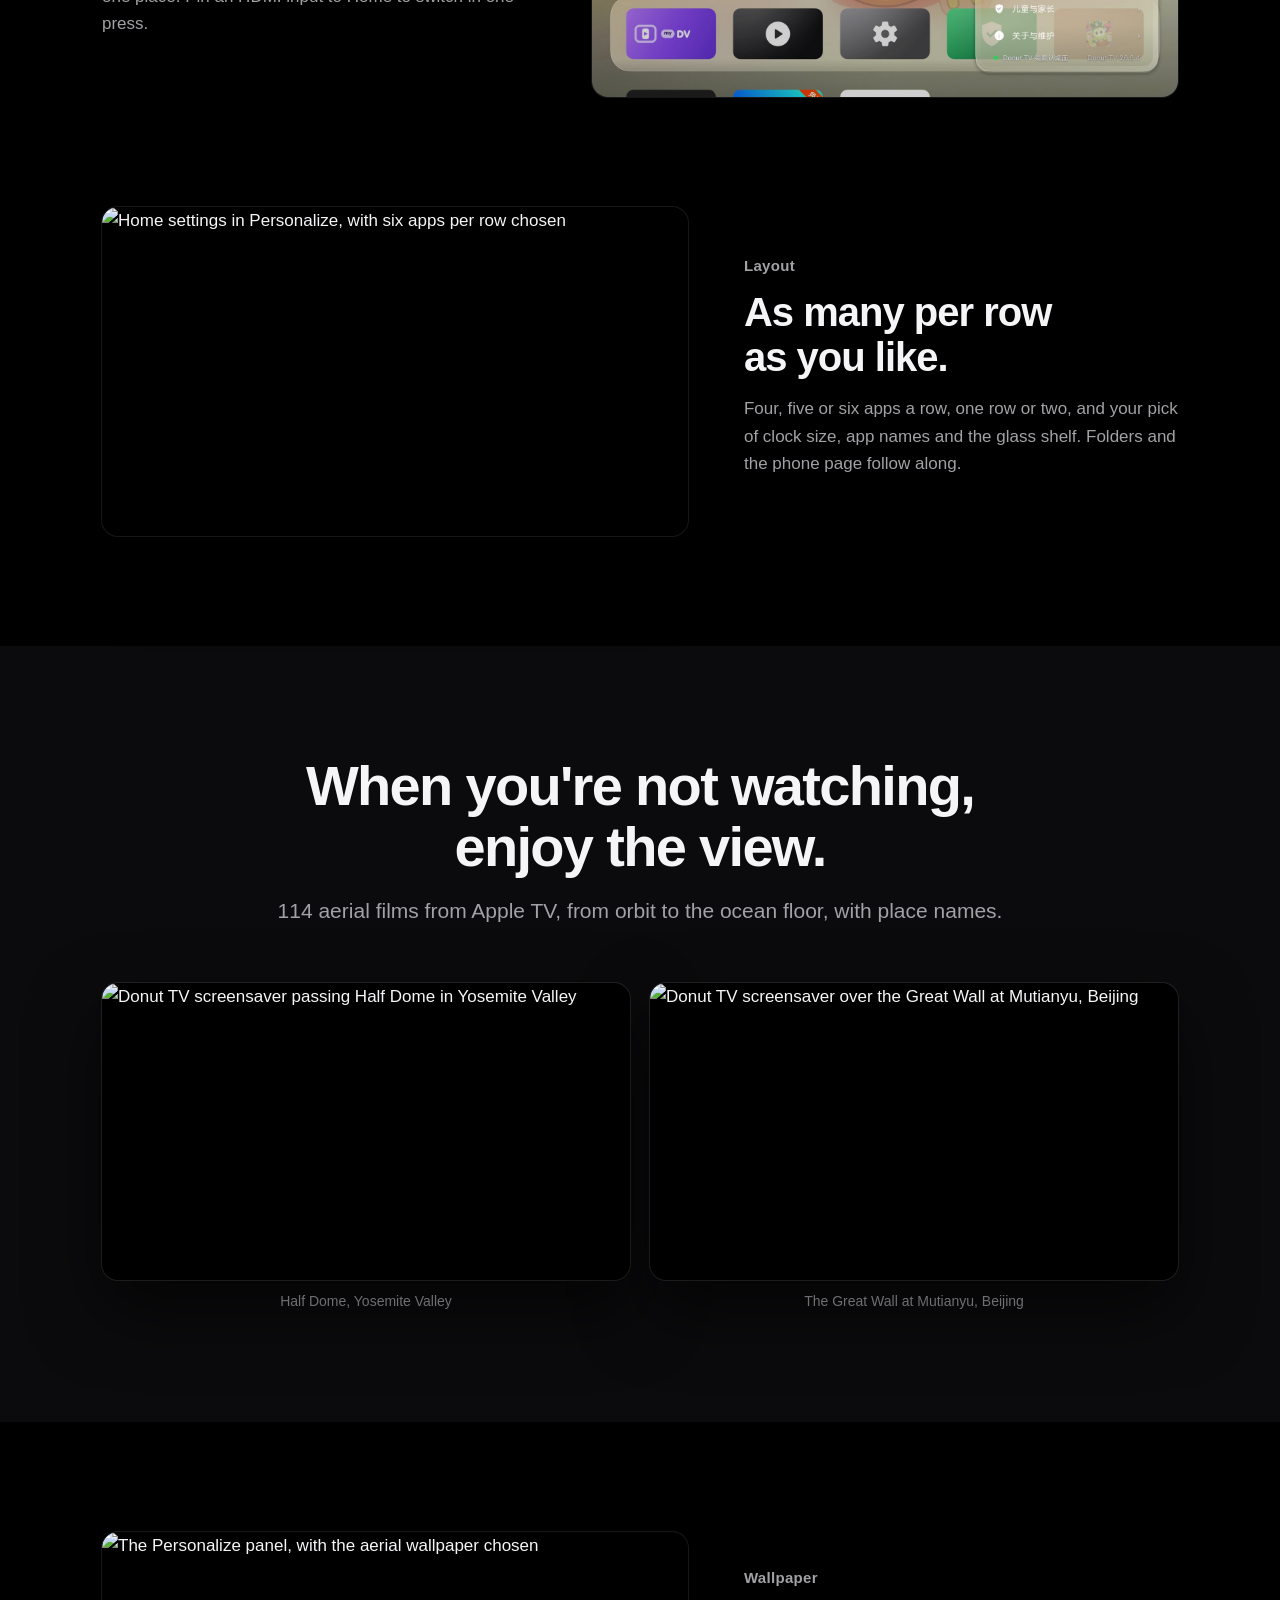
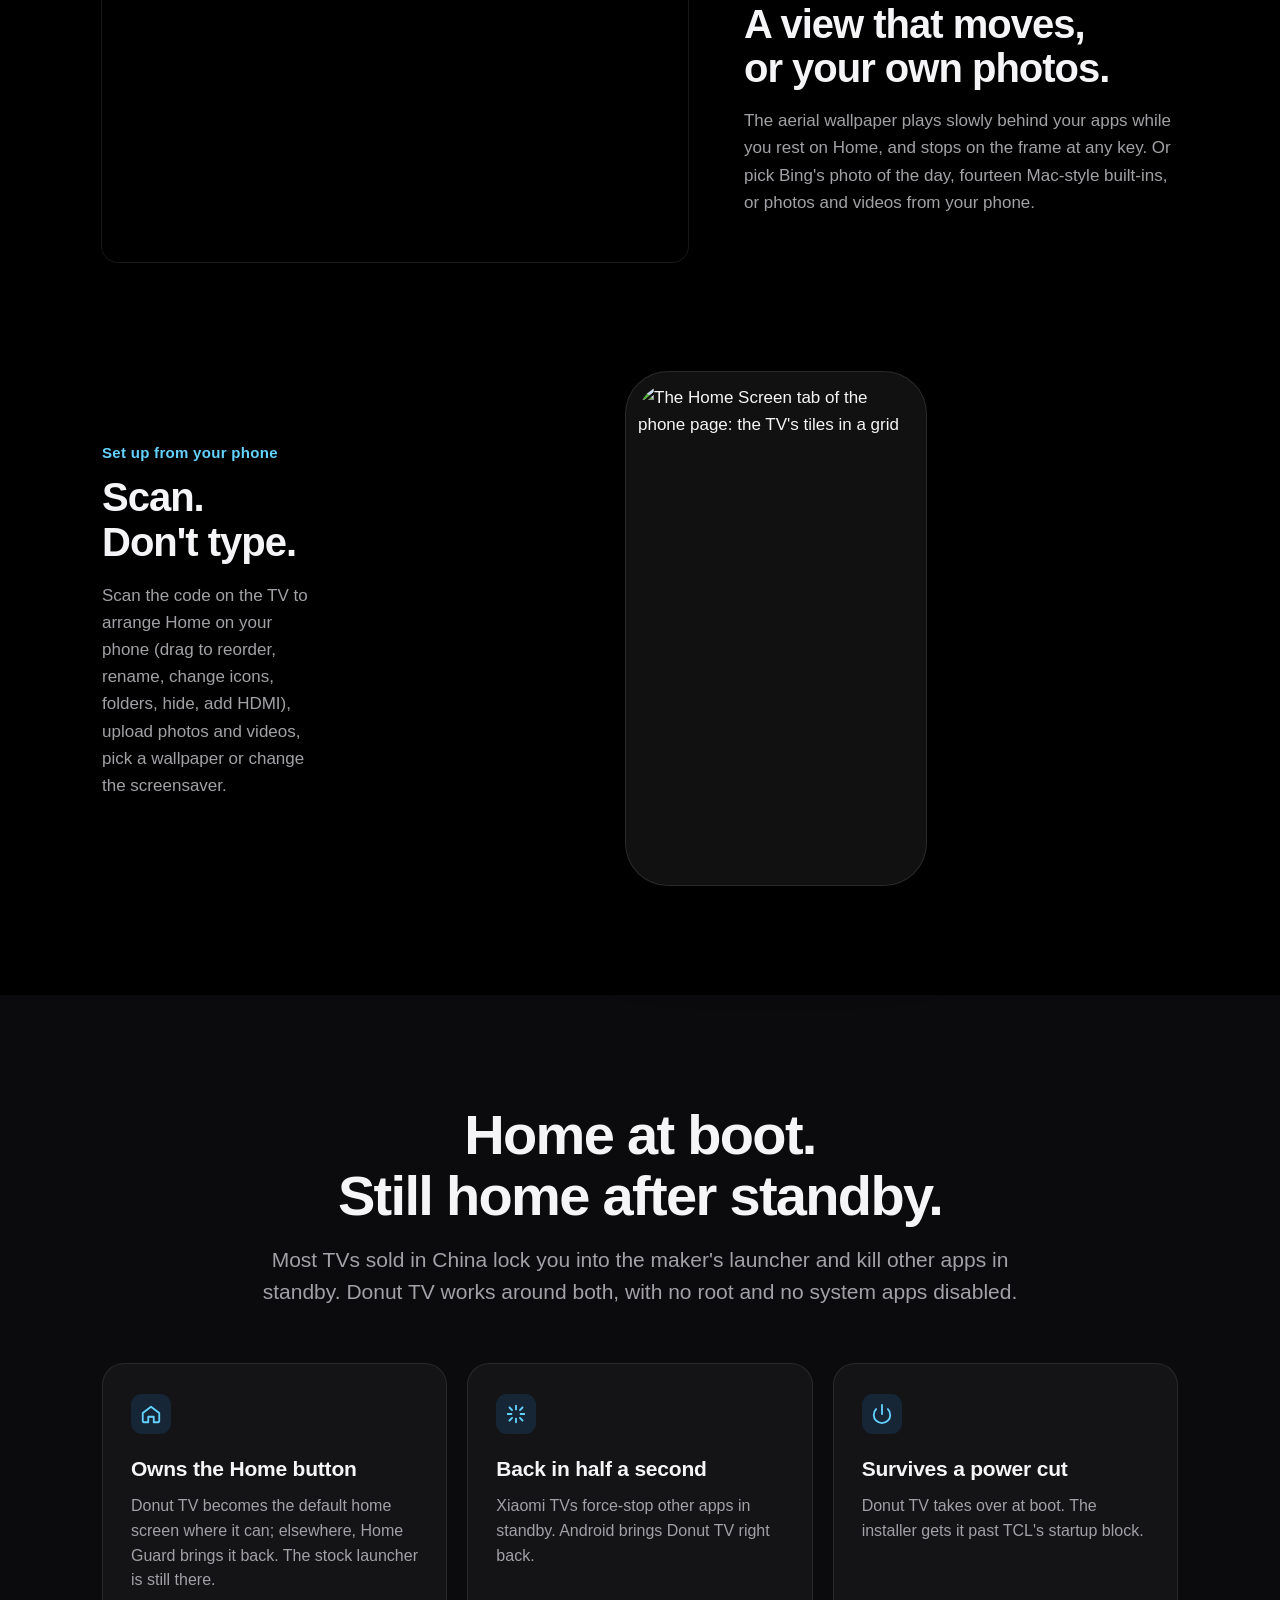
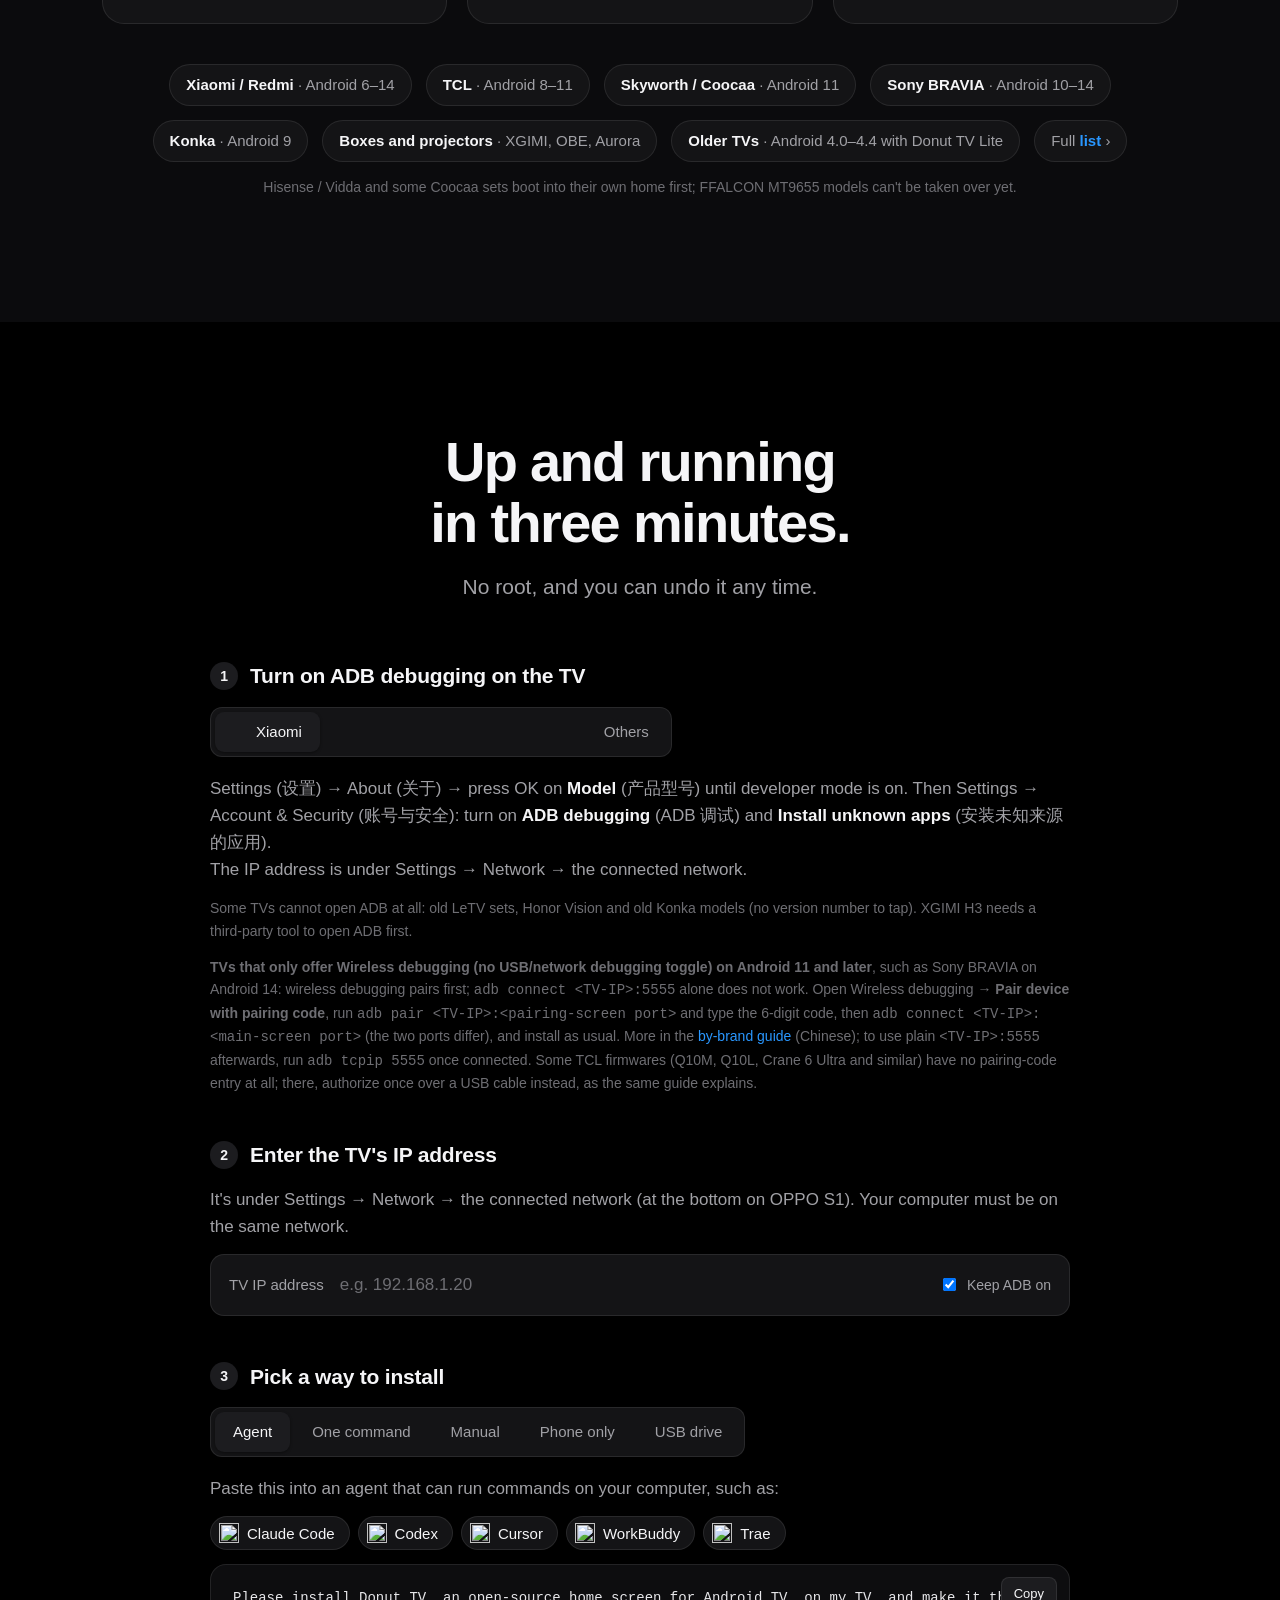
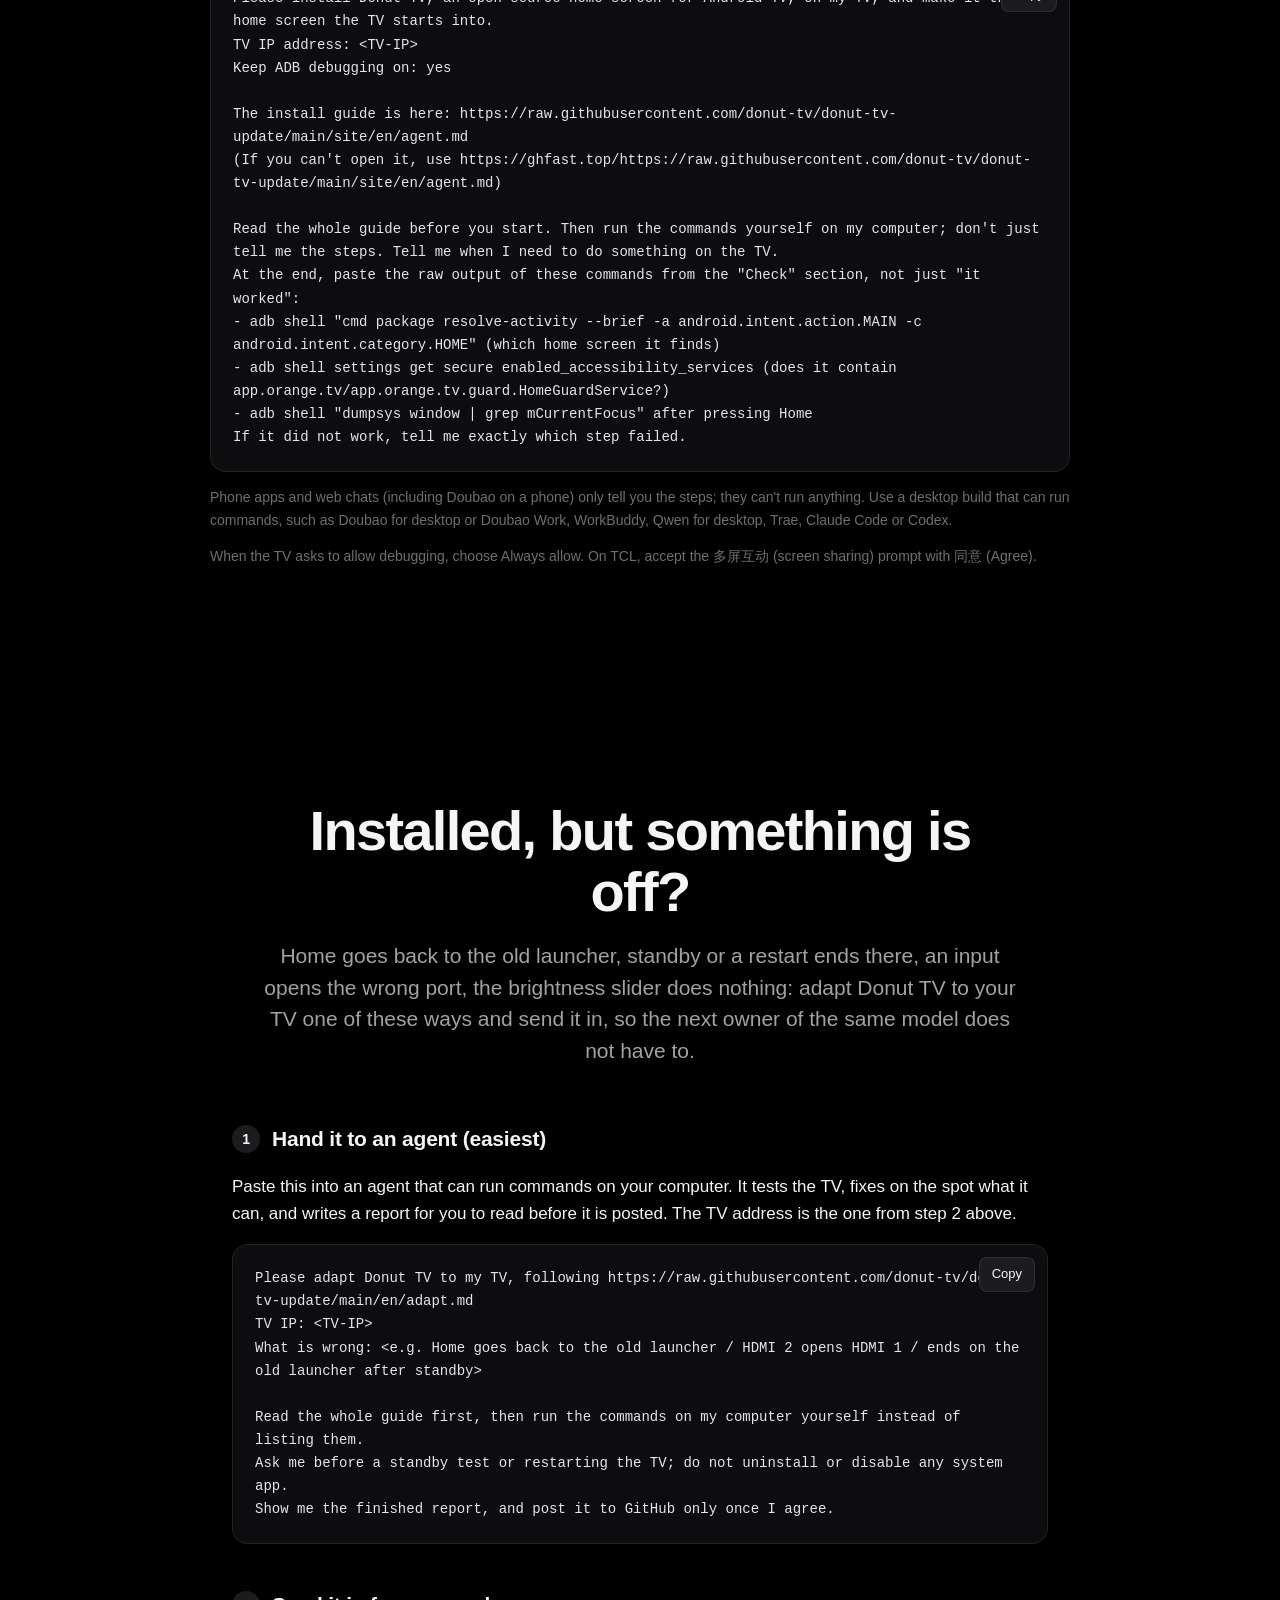
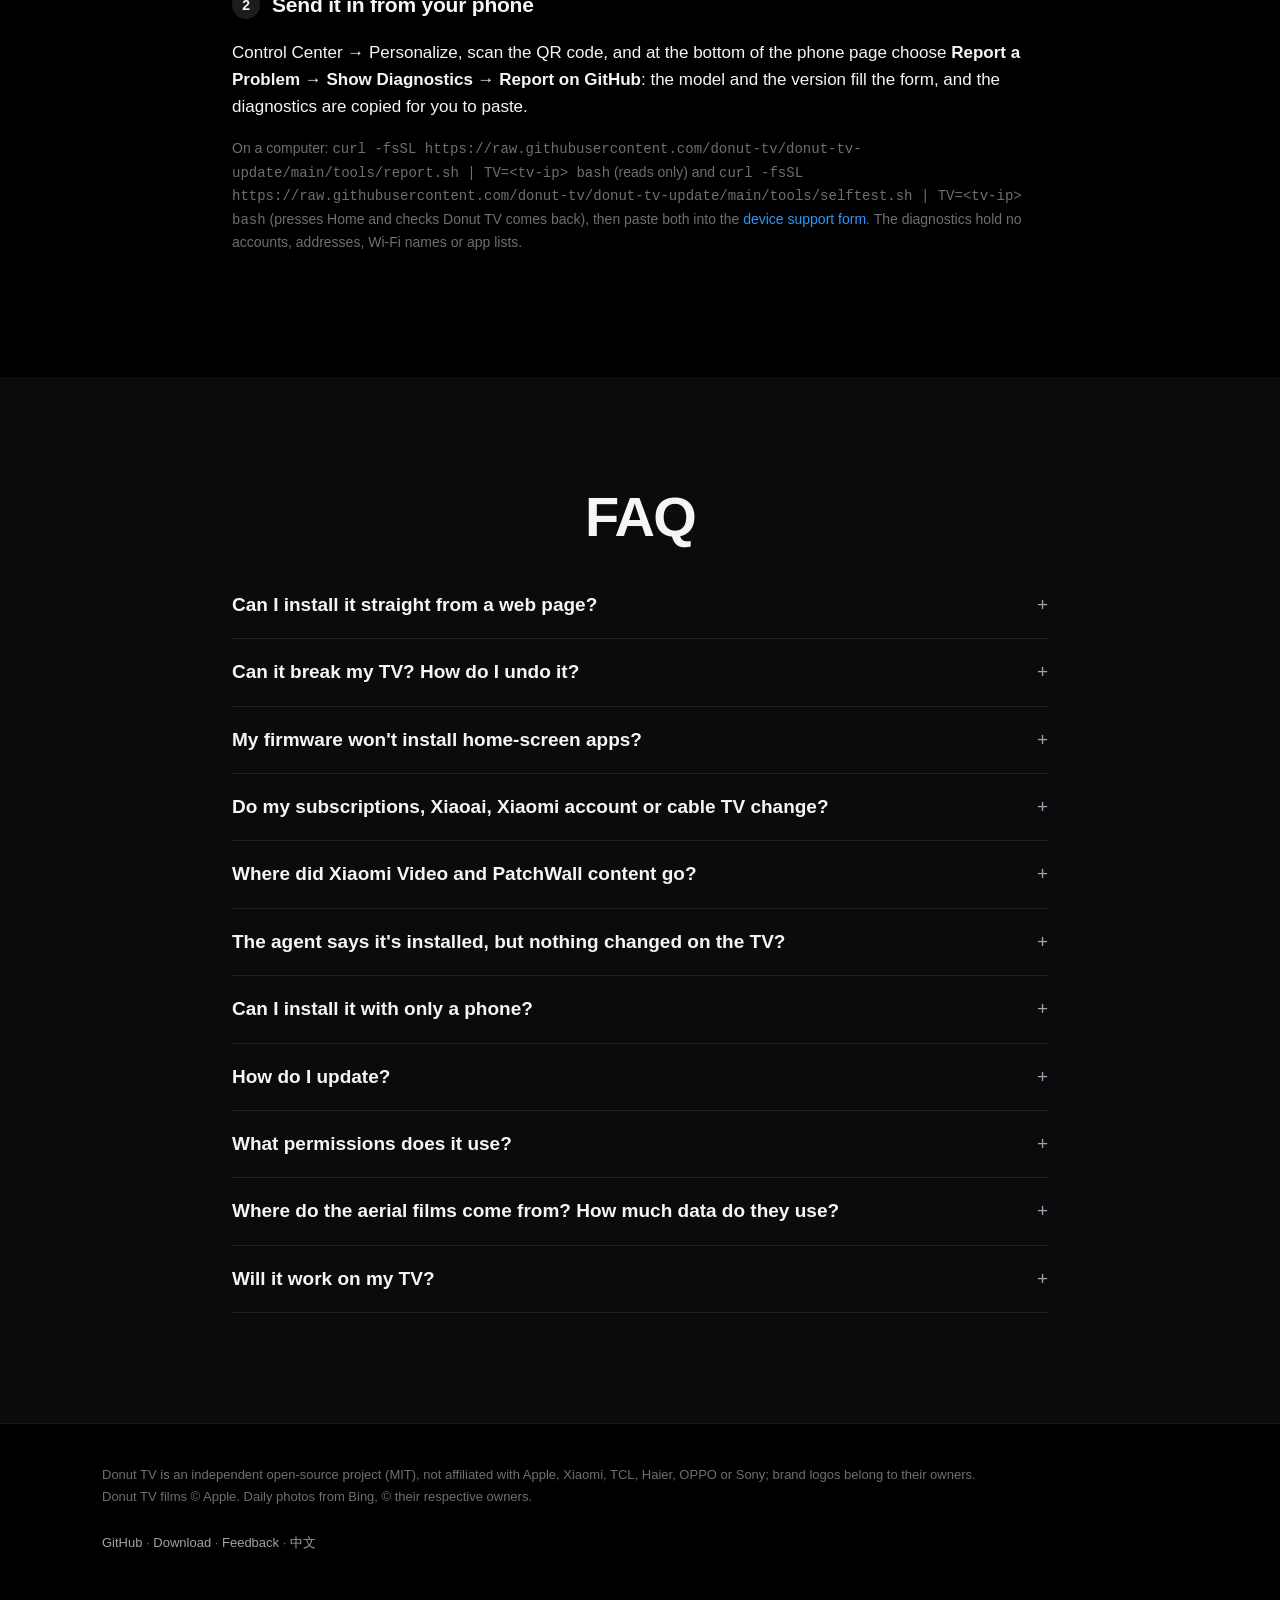
==== commit 86bb4992: "账号名定稿 donut-tv：仓库路径与文档统一" ====
--- a/site/en/index.html
+++ b/site/en/index.html
@@ -32,7 +32,7 @@
       <a href="#install">Install</a>
       <a href="#adapt">Adapting</a>
       <a href="#faq">FAQ</a>
-      <a href="https://github.com/donut-tv888/donut-tv-update">GitHub</a>
+      <a href="https://github.com/donut-tv/donut-tv-update">GitHub</a>
     </div>
     <a class="lang" href="../" data-lang="zh" hreflang="zh" lang="zh-CN">中文</a>
     <a class="cta" href="#install">Install</a>
@@ -46,7 +46,7 @@
     <p class="lede">A calm home screen for Android TV. <strong>No ads, no recommendation feeds.</strong> Just your apps, your wallpaper and Apple TV's aerial screensavers.</p>
     <div class="actions">
       <a class="btn primary" href="#install">Get started</a>
-      <a class="btn ghost" href="https://github.com/donut-tv888/donut-tv-update">View on GitHub ›</a>
+      <a class="btn ghost" href="https://github.com/donut-tv/donut-tv-update">View on GitHub ›</a>
     </div>
     <div class="tv reveal">
       <div class="glow"></div>
@@ -191,7 +191,7 @@
       <span class="chip"><b>Konka</b> · Android 9</span>
       <span class="chip"><b>Boxes and projectors</b> · XGIMI, OBE, Aurora</span>
       <span class="chip"><b>Older TVs</b> · Android 4.0–4.4 with Donut TV Lite</span>
-      <a class="chip chip-link" href="https://github.com/donut-tv888/donut-tv-update/blob/main/README.en.md#supported-tvs">Full <b>list</b> ›</a>
+      <a class="chip chip-link" href="https://github.com/donut-tv/donut-tv-update/blob/main/README.en.md#supported-tvs">Full <b>list</b> ›</a>
     </div>
     <p class="note devices-note reveal">Hisense / Vidda and some Coocaa sets boot into their own home first; FFALCON MT9655 models can't be taken over yet.</p>
   </div>
@@ -219,7 +219,7 @@
       <div class="panel" data-panel="oppo"><p>Settings (设置) → System (系统) → About (关于本机) → <b>Model</b> (设备型号), press <b>Up, Up, Right, Right</b>, then OK. Then Settings → System → <b>Developer options</b> (开发者选项) and turn on <b>USB debugging</b> (USB 调试, sometimes called ADB debugging).<br>The IP address is at the <b>bottom</b> of Settings → Network → the connected network.</p></div>
       <div class="panel" data-panel="other"><p>Settings → Device Preferences → About → press <b>Build</b> (not Android version) 7 times, then turn on <b>USB debugging</b> in Developer options.<br>The IP address is under Settings → Network → the connected network.</p></div>
       <p class="note">Some TVs cannot open ADB at all: old LeTV sets, Honor Vision and old Konka models (no version number to tap). XGIMI H3 needs a third-party tool to open ADB first.</p>
-      <p class="note"><b>TVs that only offer Wireless debugging (no USB/network debugging toggle) on Android 11 and later</b>, such as Sony BRAVIA on Android 14: wireless debugging pairs first; <code>adb connect &lt;TV-IP&gt;:5555</code> alone does not work. Open Wireless debugging → <b>Pair device with pairing code</b>, run <code>adb pair &lt;TV-IP&gt;:&lt;pairing-screen port&gt;</code> and type the 6-digit code, then <code>adb connect &lt;TV-IP&gt;:&lt;main-screen port&gt;</code> (the two ports differ), and install as usual. More in the <a href="https://github.com/donut-tv888/donut-tv-update/blob/main/docs/devices/adb-by-brand.md">by-brand guide</a> (Chinese); to use plain <code>&lt;TV-IP&gt;:5555</code> afterwards, run <code>adb tcpip 5555</code> once connected. Some TCL firmwares (Q10M, Q10L, Crane 6 Ultra and similar) have no pairing-code entry at all; there, authorize once over a USB cable instead, as the same guide explains.</p>
+      <p class="note"><b>TVs that only offer Wireless debugging (no USB/network debugging toggle) on Android 11 and later</b>, such as Sony BRAVIA on Android 14: wireless debugging pairs first; <code>adb connect &lt;TV-IP&gt;:5555</code> alone does not work. Open Wireless debugging → <b>Pair device with pairing code</b>, run <code>adb pair &lt;TV-IP&gt;:&lt;pairing-screen port&gt;</code> and type the 6-digit code, then <code>adb connect &lt;TV-IP&gt;:&lt;main-screen port&gt;</code> (the two ports differ), and install as usual. More in the <a href="https://github.com/donut-tv/donut-tv-update/blob/main/docs/devices/adb-by-brand.md">by-brand guide</a> (Chinese); to use plain <code>&lt;TV-IP&gt;:5555</code> afterwards, run <code>adb tcpip 5555</code> once connected. Some TCL firmwares (Q10M, Q10L, Crane 6 Ultra and similar) have no pairing-code entry at all; there, authorize once over a USB cable instead, as the same guide explains.</p>
 
       <h3 class="step"><span>2</span>Enter the TV's IP address</h3>
       <p class="hint">It's under Settings → Network → the connected network (at the bottom on OPPO S1). Your computer must be on the same network.</p>
@@ -254,13 +254,13 @@
       <div class="panel" data-panel="cli">
         <p>Run it in a macOS or Linux terminal; it downloads adb if you don't have it. On Windows, use an agent.</p>
         <div class="code"><button class="copy" data-copy="cmd">Copy</button><pre id="cmd"></pre></div>
-        <p class="note">TVs that only offer Wireless debugging pair first: with a pairing-code entry, set the <code>ADB_PAIR</code>, <code>ADB_CODE</code> and <code>ADB_CONNECT</code> variables before running (the README shows how) and the script pairs and switches back to 5555 for you; without a pairing-code entry (TCL Q10M, Q10L, Crane 6 Ultra and similar), connect the TV once with a USB cable as in the <a href="https://github.com/donut-tv888/donut-tv-update/blob/main/docs/devices/adb-by-brand.md">by-brand guide</a> (Chinese) and run <code>adb tcpip 5555</code>.</p>
+        <p class="note">TVs that only offer Wireless debugging pair first: with a pairing-code entry, set the <code>ADB_PAIR</code>, <code>ADB_CODE</code> and <code>ADB_CONNECT</code> variables before running (the README shows how) and the script pairs and switches back to 5555 for you; without a pairing-code entry (TCL Q10M, Q10L, Crane 6 Ultra and similar), connect the TV once with a USB cable as in the <a href="https://github.com/donut-tv/donut-tv-update/blob/main/docs/devices/adb-by-brand.md">by-brand guide</a> (Chinese) and run <code>adb tcpip 5555</code>.</p>
       </div>
 
       <div class="panel" data-panel="manual">
-        <p>Download <a href="https://raw.githubusercontent.com/donut-tv888/donut-tv-update/main/update/donut.apk"><b>donut.apk</b></a>, then run:</p>
+        <p>Download <a href="https://raw.githubusercontent.com/donut-tv/donut-tv-update/main/update/donut.apk"><b>donut.apk</b></a>, then run:</p>
         <div class="code"><button class="copy" data-copy="manualcmd">Copy</button><pre id="manualcmd"></pre></div>
-        <p class="note">TVs that only offer Wireless debugging (step 1) come in two kinds:<br><b>With a pairing-code entry</b> (Sony BRAVIA on Android 14 and similar): pair first as in step 1, then run <code>adb tcpip 5555</code> once connected, so the first line of the commands is 5555; without that, use the IP:port from the main Wireless debugging screen on the first line.<br><b>Without a pairing-code entry</b> (TCL Q10M, Q10L, Crane 6 Ultra and similar): follow the <a href="https://github.com/donut-tv888/donut-tv-update/blob/main/docs/devices/adb-by-brand.md">by-brand guide</a> (Chinese) and connect the TV to a computer with a USB cable, then run <code>adb tcpip 5555</code> once authorized; until you do, the first line's <code>:5555</code> will not connect.</p>
+        <p class="note">TVs that only offer Wireless debugging (step 1) come in two kinds:<br><b>With a pairing-code entry</b> (Sony BRAVIA on Android 14 and similar): pair first as in step 1, then run <code>adb tcpip 5555</code> once connected, so the first line of the commands is 5555; without that, use the IP:port from the main Wireless debugging screen on the first line.<br><b>Without a pairing-code entry</b> (TCL Q10M, Q10L, Crane 6 Ultra and similar): follow the <a href="https://github.com/donut-tv/donut-tv-update/blob/main/docs/devices/adb-by-brand.md">by-brand guide</a> (Chinese) and connect the TV to a computer with a USB cable, then run <code>adb tcpip 5555</code> once authorized; until you do, the first line's <code>:5555</code> will not connect.</p>
       </div>
 
       <div class="panel" data-panel="phone">
@@ -277,13 +277,13 @@
       <div class="panel" data-panel="usb">
         <p>No computer, and no need for steps 1 and 2 above: copy the APK to a USB drive, plug it into the TV, and open it with the TV's file manager to install.</p>
         <ul>
-          <li><a href="https://raw.githubusercontent.com/donut-tv888/donut-tv-update/main/update/donut.apk"><b>donut.apk</b></a>: use this on Android 5.0 and later.</li>
+          <li><a href="https://raw.githubusercontent.com/donut-tv/donut-tv-update/main/update/donut.apk"><b>donut.apk</b></a>: use this on Android 5.0 and later.</li>
           <li>The guard build (the one that doesn't declare a home screen) and Donut TV Lite are not published separately: build them from the checkout with <code>./gradlew :app:assembleGuardRelease</code> or <code>:lite:assembleRelease</code>.</li>
         </ul>
         <p>Once it's installed, <b>press Home on the remote</b>. If Android asks which app to use, choose <b>Donut TV</b>, then <b>Always</b>, and you're done; stock Android TV usually works this way.</p>
         <p>If Home goes straight back to the old home screen without asking (most Chinese-brand TVs): open Donut TV from the app list. It shows "Make Donut TV Your Home Screen", whose entries open the TV's settings for the home guard (Accessibility) and notification access. If the TV's settings don't have them, Donut TV works only as an ordinary app opened from the app list; to take over Home, set it up once with a computer or an agent (it installs over, settings stay).</p>
         <p class="note">Whether Home, power-on and wake come back to Donut TV after a USB-only install depends on those entries being in the TV's settings; a computer install is the most reliable. Later updates: choose "New version" in Control Center, or install from the USB drive again.</p>
-        <p class="note">Donut TV Lite looks the same as the full app but has no Home Guard: once it's installed, press Home and choose <b>Donut TV Lite</b>, then Always; where the firmware keeps Home for its own launcher, open Lite from the app list. No aerial wallpaper, input tiles or in-app updates either (updating is installing again). To undo: Settings → Apps → Donut TV Lite → Clear defaults, or uninstall it. Report problems with the <a href="https://github.com/donut-tv888/donut-tv-update/issues/new?template=device.yml">device support form</a>, with Lite in the title.</p>
+        <p class="note">Donut TV Lite looks the same as the full app but has no Home Guard: once it's installed, press Home and choose <b>Donut TV Lite</b>, then Always; where the firmware keeps Home for its own launcher, open Lite from the app list. No aerial wallpaper, input tiles or in-app updates either (updating is installing again). To undo: Settings → Apps → Donut TV Lite → Clear defaults, or uninstall it. Report problems with the <a href="https://github.com/donut-tv/donut-tv-update/issues/new?template=device.yml">device support form</a>, with Lite in the title.</p>
       </div>
 
 
@@ -305,7 +305,7 @@
 
       <h3 class="step"><span>2</span>Send it in from your phone</h3>
       <p>Control Center → Personalize, scan the QR code, and at the bottom of the phone page choose <b>Report a Problem → Show Diagnostics → Report on GitHub</b>: the model and the version fill the form, and the diagnostics are copied for you to paste.</p>
-      <p class="note">On a computer: <code>curl -fsSL https://raw.githubusercontent.com/donut-tv888/donut-tv-update/main/tools/report.sh | TV=&lt;tv-ip&gt; bash</code> (reads only) and <code>curl -fsSL https://raw.githubusercontent.com/donut-tv888/donut-tv-update/main/tools/selftest.sh | TV=&lt;tv-ip&gt; bash</code> (presses Home and checks Donut TV comes back), then paste both into the <a href="https://github.com/donut-tv888/donut-tv-update/issues/new?template=device.yml">device support form</a>. The diagnostics hold no accounts, addresses, Wi-Fi names or app lists.</p>
+      <p class="note">On a computer: <code>curl -fsSL https://raw.githubusercontent.com/donut-tv/donut-tv-update/main/tools/report.sh | TV=&lt;tv-ip&gt; bash</code> (reads only) and <code>curl -fsSL https://raw.githubusercontent.com/donut-tv/donut-tv-update/main/tools/selftest.sh | TV=&lt;tv-ip&gt; bash</code> (presses Home and checks Donut TV comes back), then paste both into the <a href="https://github.com/donut-tv/donut-tv-update/issues/new?template=device.yml">device support form</a>. The diagnostics hold no accounts, addresses, Wi-Fi names or app lists.</p>
     </div>
   </div>
 </section>
@@ -322,7 +322,7 @@
         <summary>Can it break my TV? How do I undo it?</summary>
         <p>No. Donut TV doesn't touch system apps; it grants itself a few permissions and changes the home screen and screensaver settings, and all of that can be undone. The easiest way is to paste the text below into an AI that can run commands on a computer (the same kind you installed with): it follows the Undo section of the <a href="agent.md">install guide</a>, undoes every change and leaves the TV on its original home screen. Add "and uninstall Donut TV as well" to also remove it.</p>
         <div class="code"><button class="copy" data-copy="restoreprompt">Copy</button><pre id="restoreprompt"></pre></div>
-        <p>By hand: replace the final <code>bash</code> in the one-line command with <code>bash -s restore</code>, that is <code>curl -fsSL https://raw.githubusercontent.com/donut-tv888/donut-tv-update/main/tools/install.sh | TV=&lt;TV-IP&gt; bash -s restore</code>; add <code>--uninstall</code> to remove Donut TV too. On Windows without bash, the commands one by one are in the <a href="agent.md">install guide</a>.</p>
+        <p>By hand: replace the final <code>bash</code> in the one-line command with <code>bash -s restore</code>, that is <code>curl -fsSL https://raw.githubusercontent.com/donut-tv/donut-tv-update/main/tools/install.sh | TV=&lt;TV-IP&gt; bash -s restore</code>; add <code>--uninstall</code> to remove Donut TV too. On Windows without bash, the commands one by one are in the <a href="agent.md">install guide</a>.</p>
       </details>
       <details>
         <summary>My firmware won't install home-screen apps?</summary>
@@ -358,7 +358,7 @@
       </details>
       <details>
         <summary>Will it work on my TV?</summary>
-        <p>Check the <a href="https://github.com/donut-tv888/donut-tv-update/blob/main/README.en.md#supported-tvs">list</a>. If yours isn't there, probably. Stock Android TV and Google TV are the easiest. LG webOS, Samsung Tizen and Huawei Vision (HarmonyOS) run different systems and can't take Donut TV; Android 4.0-4.4 TVs get Donut TV Lite (a beta, see USB drive under Install; the agent and the one-line command install it on their own); older ones are not supported. Some TVs can't open ADB at all, such as old LeTV sets, Honor Vision and old Konka models (no version number to tap). Slow or low-memory TVs pick Lite effects on their own; you can also choose it in Personalize → Effects. If something goes wrong, see <a href="#adapt">Installed, but something is off?</a> above.</p>
+        <p>Check the <a href="https://github.com/donut-tv/donut-tv-update/blob/main/README.en.md#supported-tvs">list</a>. If yours isn't there, probably. Stock Android TV and Google TV are the easiest. LG webOS, Samsung Tizen and Huawei Vision (HarmonyOS) run different systems and can't take Donut TV; Android 4.0-4.4 TVs get Donut TV Lite (a beta, see USB drive under Install; the agent and the one-line command install it on their own); older ones are not supported. Some TVs can't open ADB at all, such as old LeTV sets, Honor Vision and old Konka models (no version number to tap). Slow or low-memory TVs pick Lite effects on their own; you can also choose it in Personalize → Effects. If something goes wrong, see <a href="#adapt">Installed, but something is off?</a> above.</p>
       </details>
     </div>
   </div>
@@ -370,7 +370,7 @@
       Donut TV is an independent open-source project (MIT), not affiliated with Apple, Xiaomi, TCL, Haier, OPPO or Sony; brand logos belong to their owners.<br>
       Donut TV films © Apple. Daily photos from Bing, © their respective owners.
     </div>
-    <div><a href="https://github.com/donut-tv888/donut-tv-update">GitHub</a> · <a href="https://raw.githubusercontent.com/donut-tv888/donut-tv-update/main/update/donut.apk">Download</a> · <a href="https://github.com/donut-tv888/donut-tv-update/issues">Feedback</a> · <a href="../" data-lang="zh" lang="zh-CN">中文</a></div>
+    <div><a href="https://github.com/donut-tv/donut-tv-update">GitHub</a> · <a href="https://raw.githubusercontent.com/donut-tv/donut-tv-update/main/update/donut.apk">Download</a> · <a href="https://github.com/donut-tv/donut-tv-update/issues">Feedback</a> · <a href="../" data-lang="zh" lang="zh-CN">中文</a></div>
   </div>
 </footer>
 
@@ -388,7 +388,7 @@
 Keep ADB debugging on: ${keep ? 'yes' : 'no'}
 
 The install guide is here: ${guide}
-(If you can't open it, use https://ghfast.top/https://raw.githubusercontent.com/donut-tv888/donut-tv-update/main/site/en/agent.md)
+(If you can't open it, use https://ghfast.top/https://raw.githubusercontent.com/donut-tv/donut-tv-update/main/site/en/agent.md)
 
 Read the whole guide before you start. Then run the commands yourself on my computer; don't just tell me the steps. Tell me when I need to do something on the TV.
 At the end, paste the raw output of these commands from the "Check" section, not just "it worked":
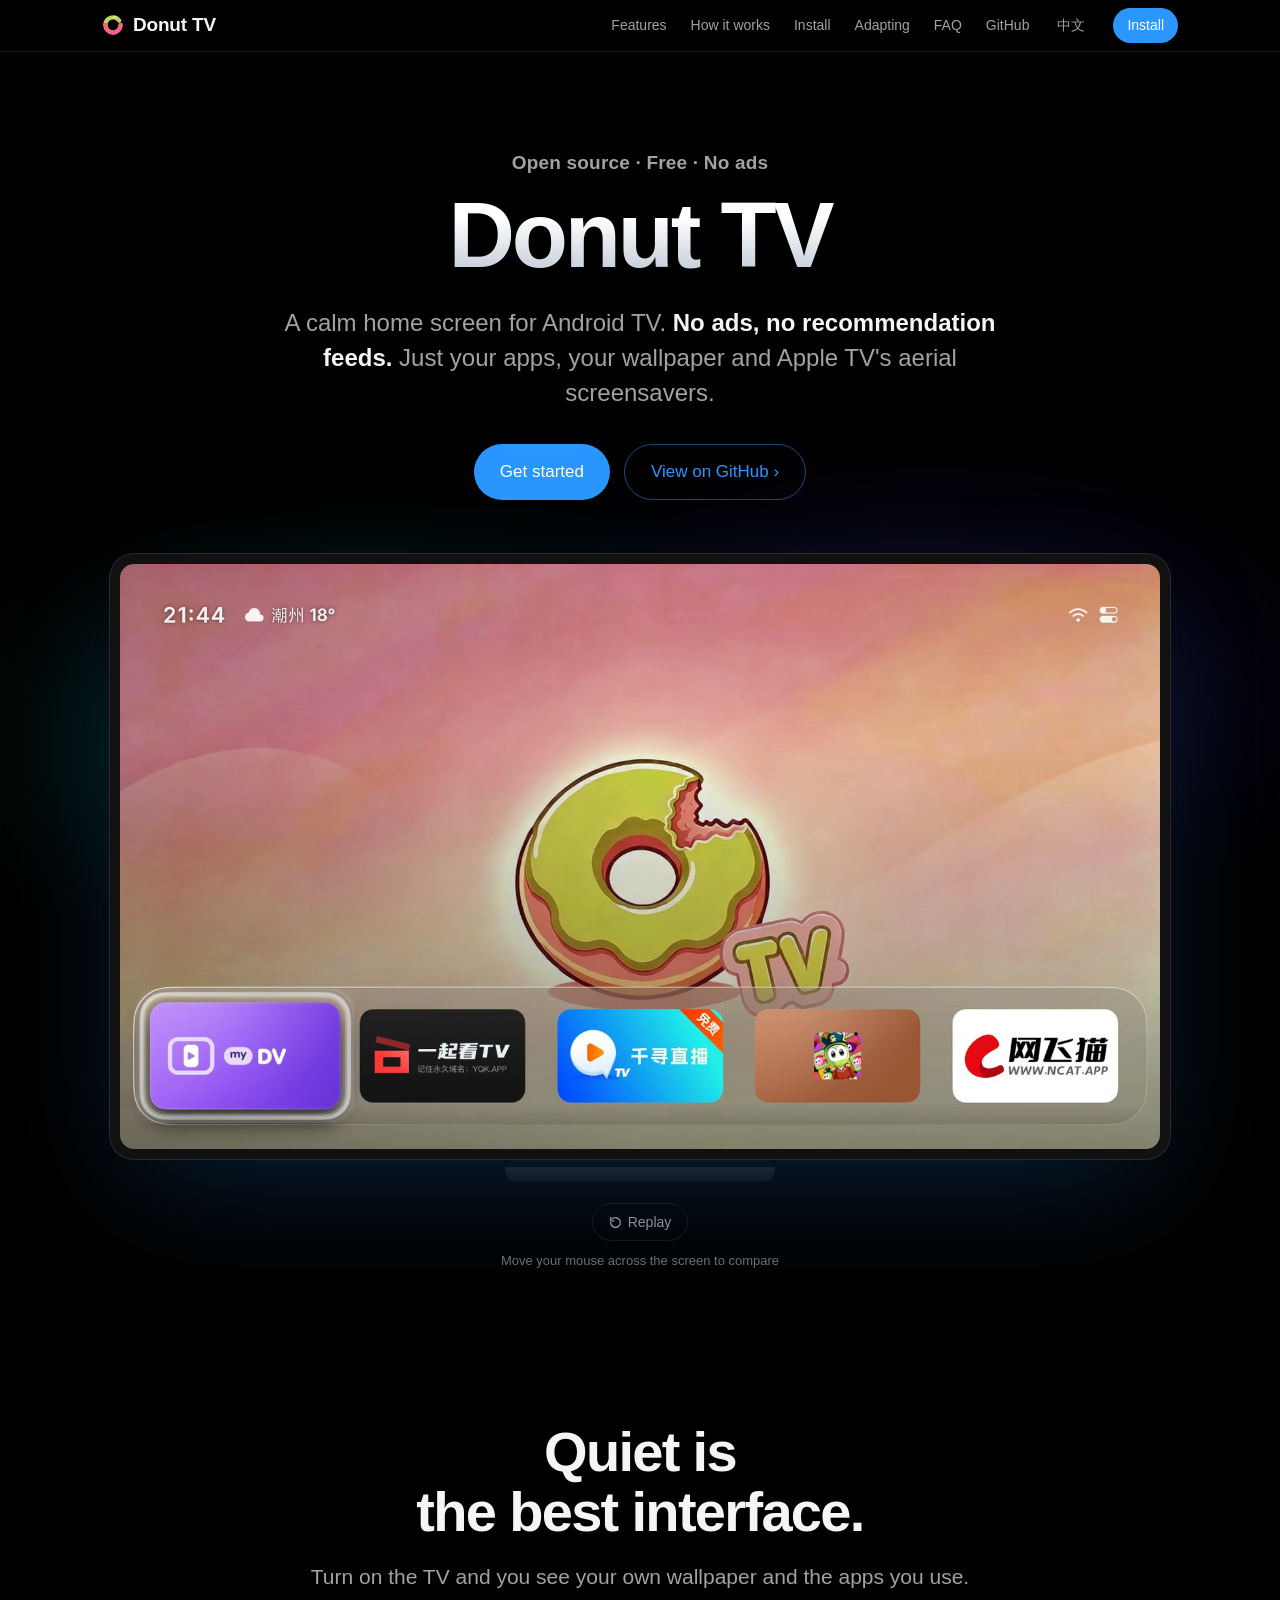
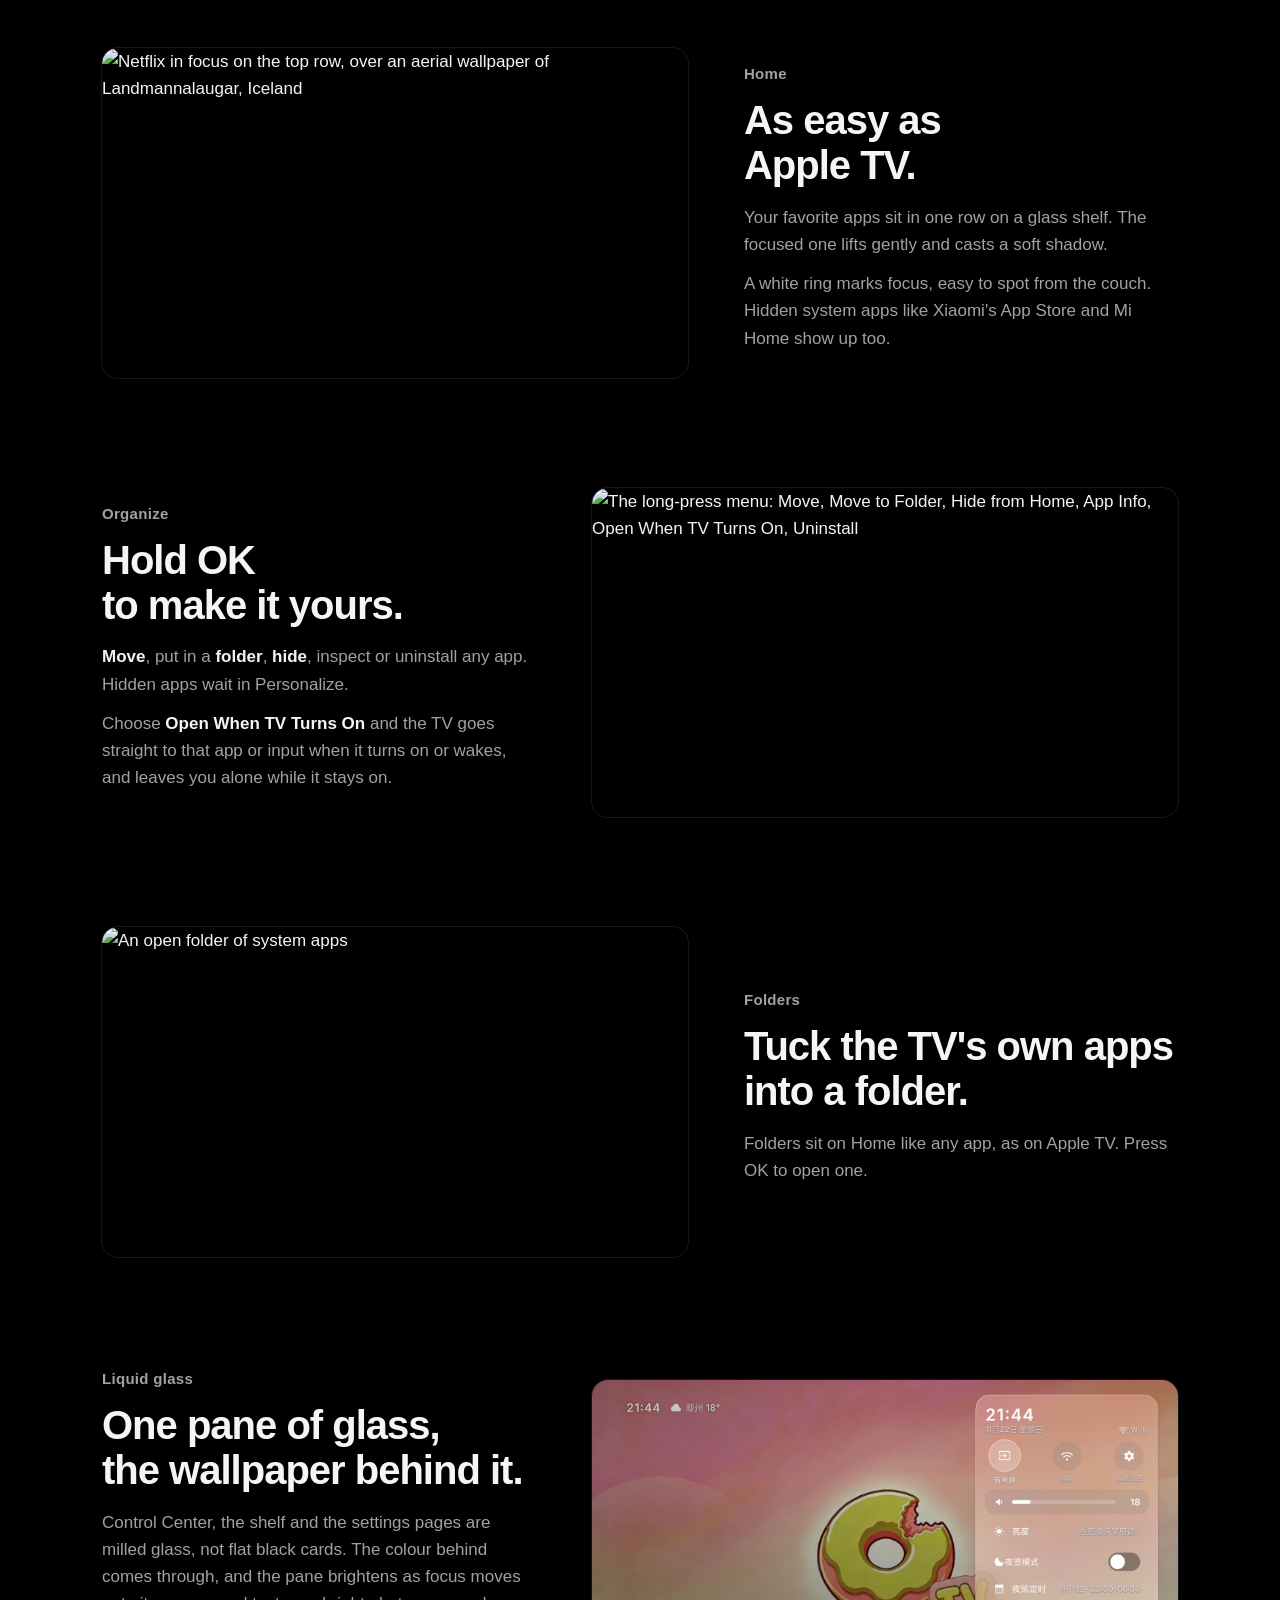
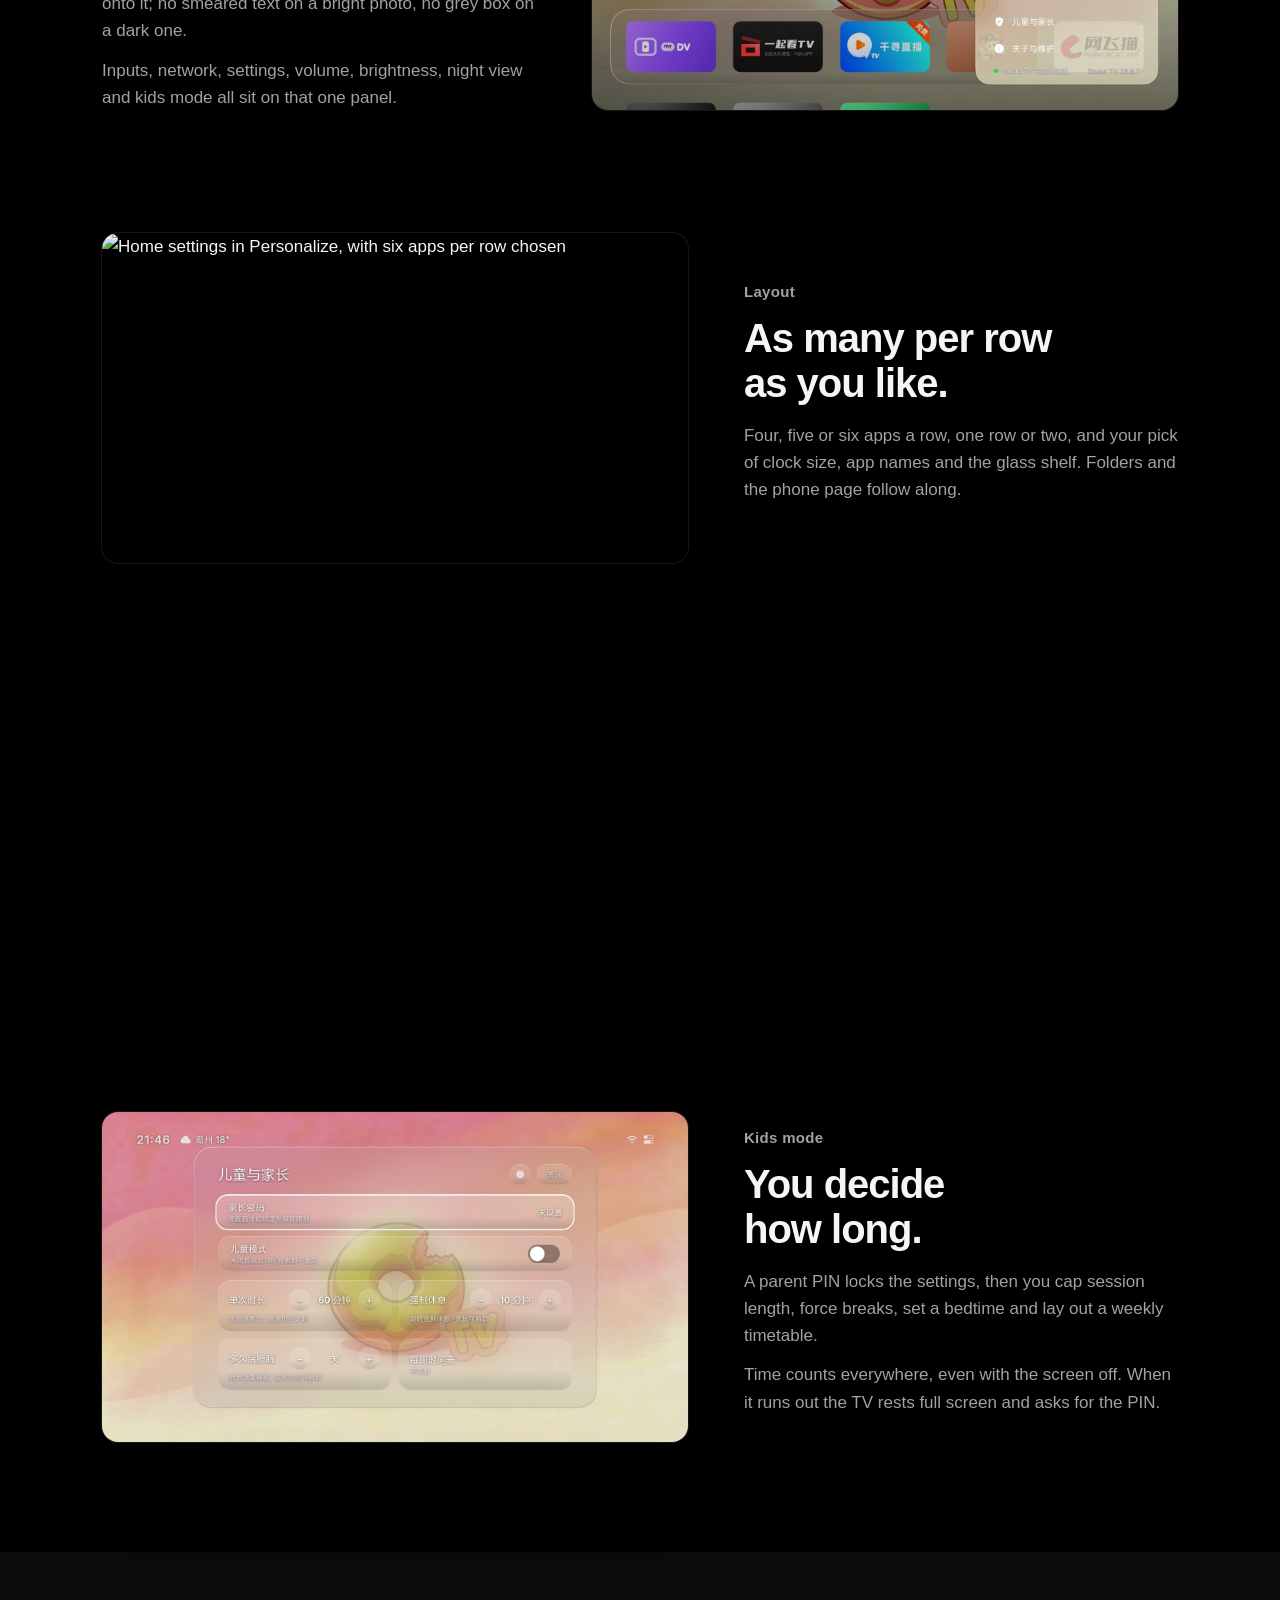
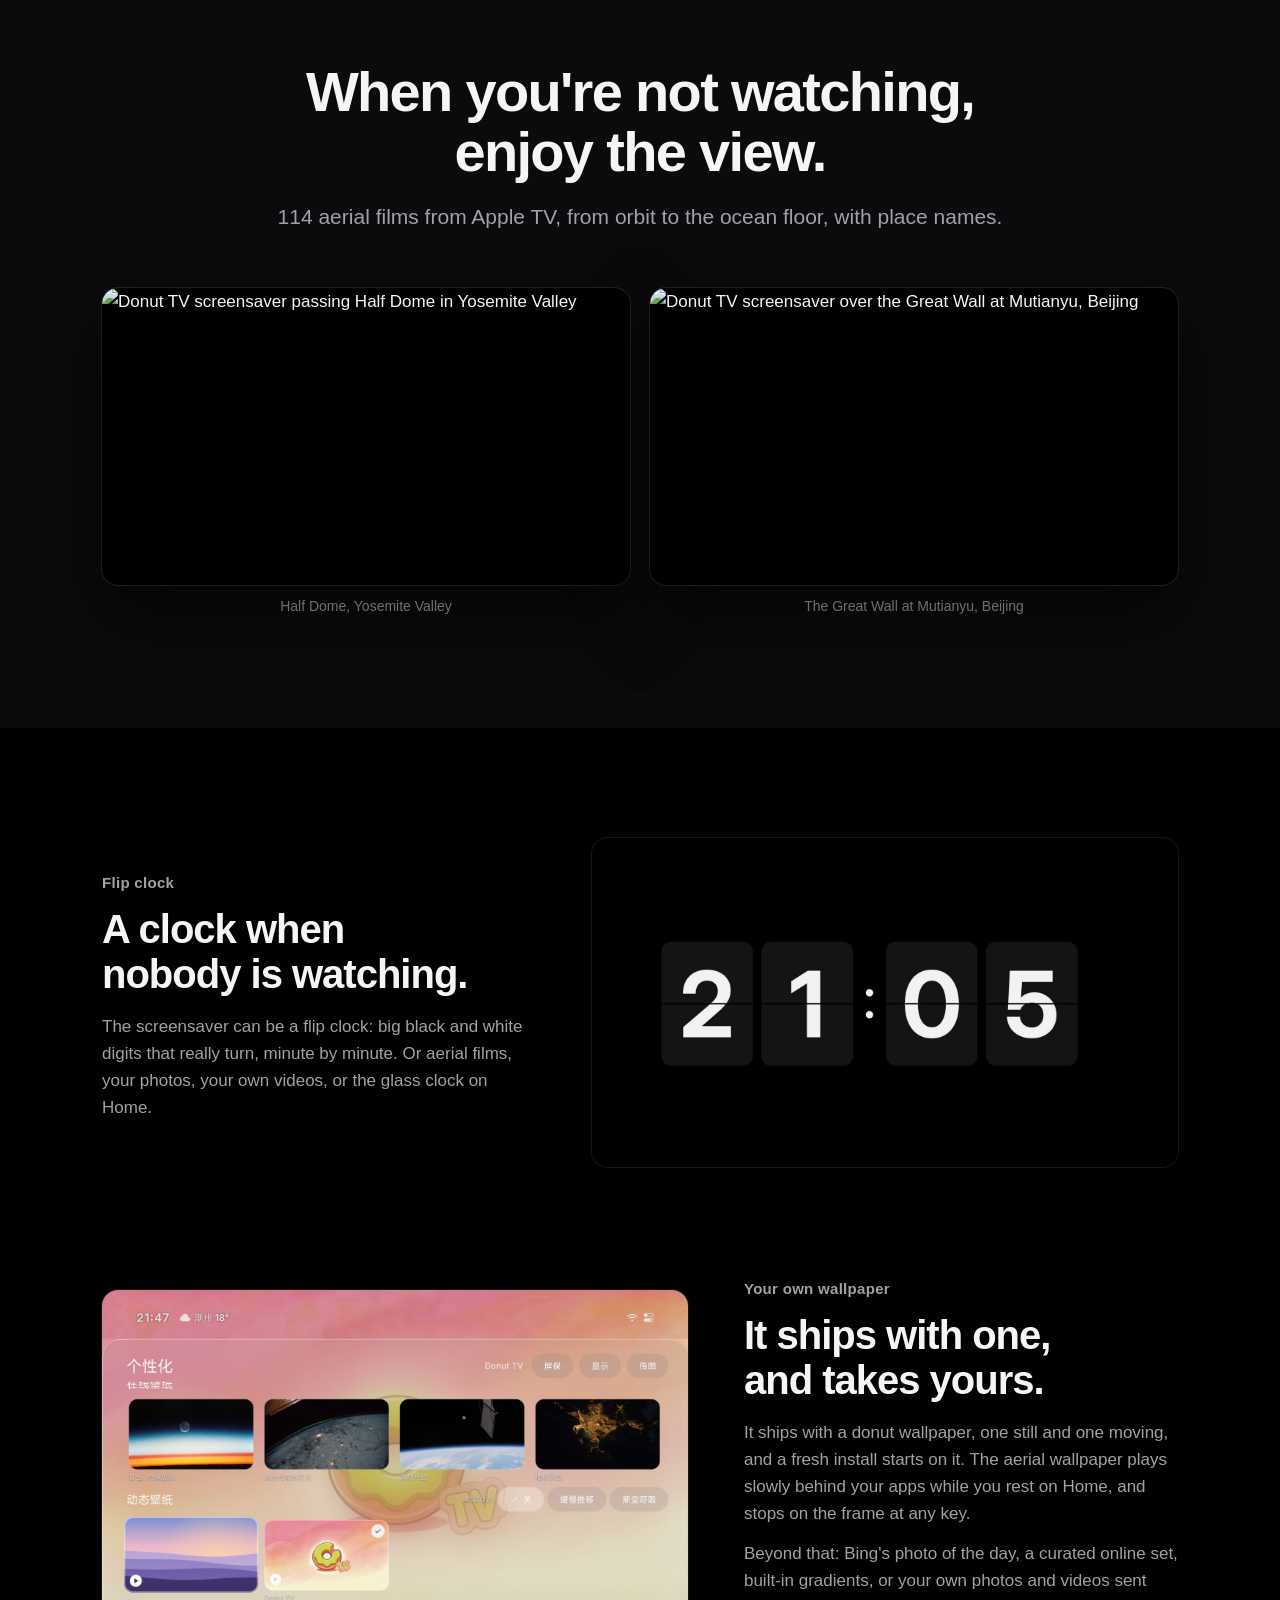
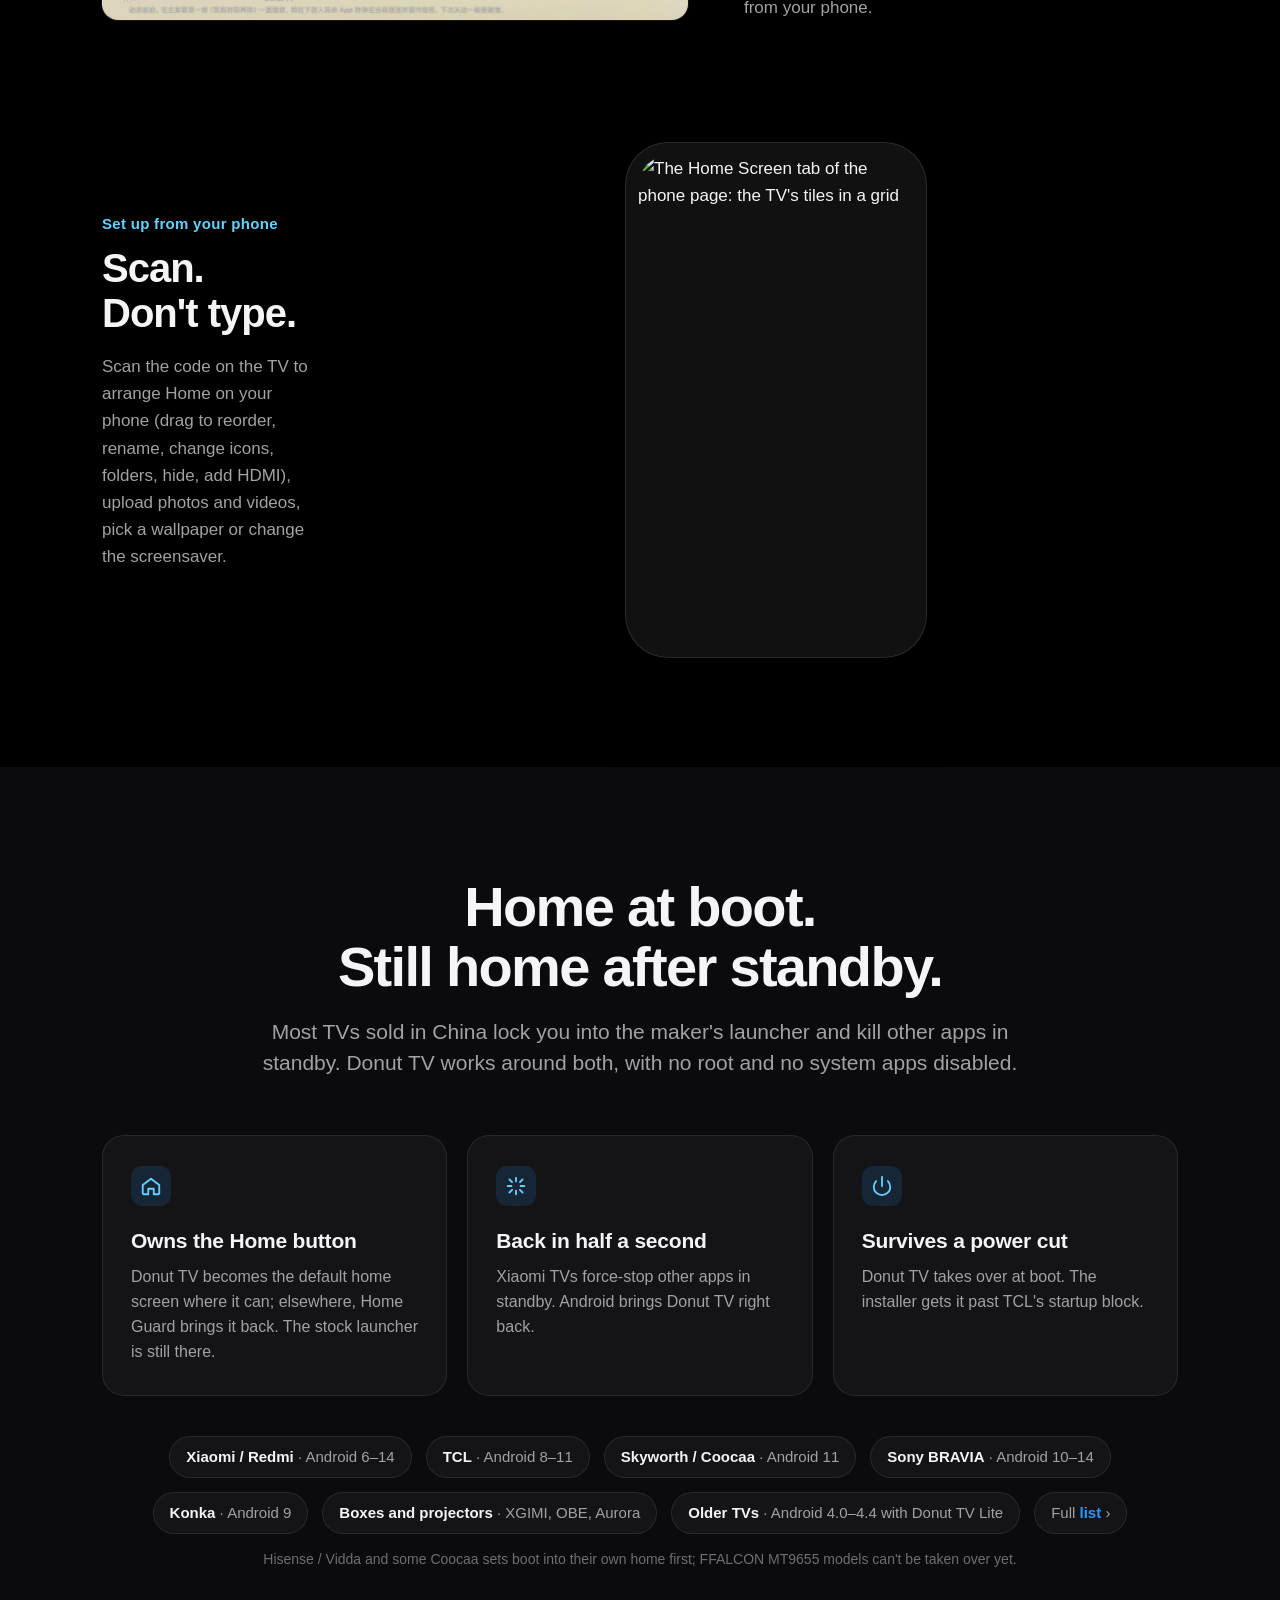
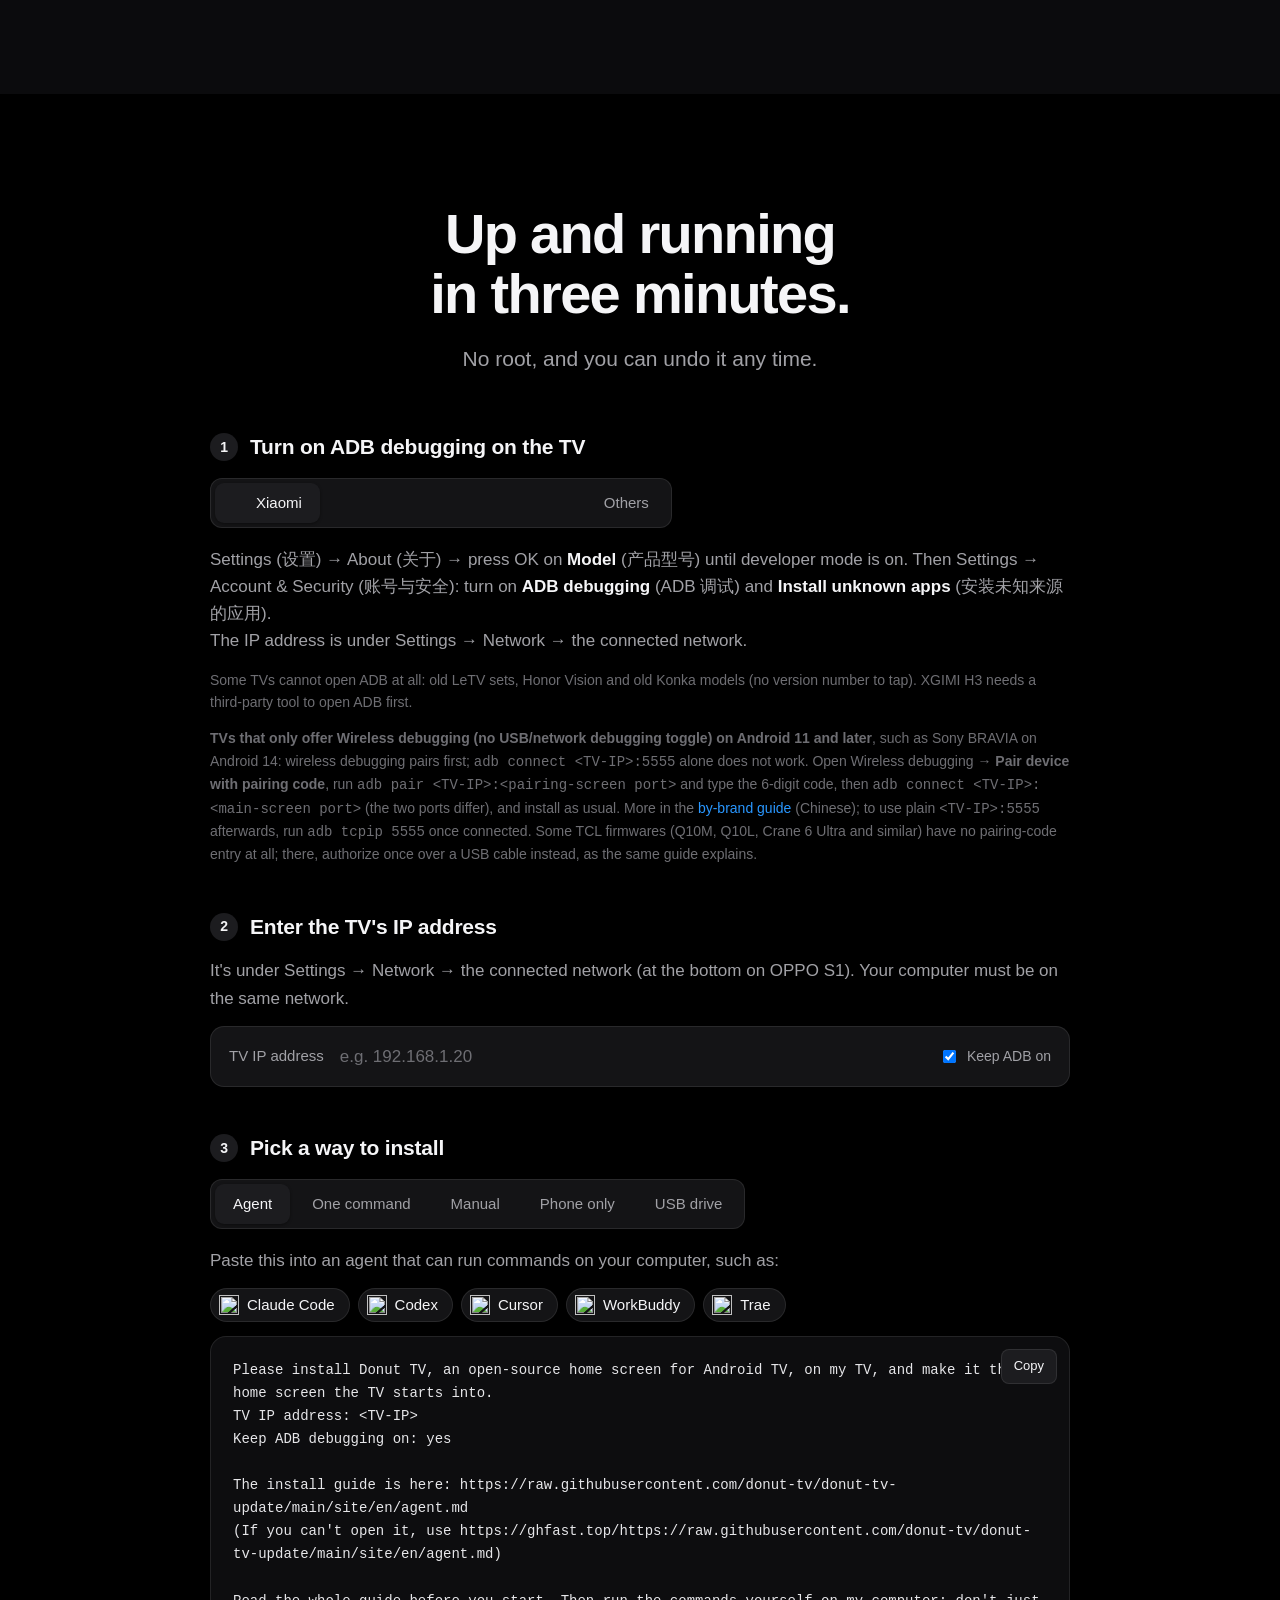
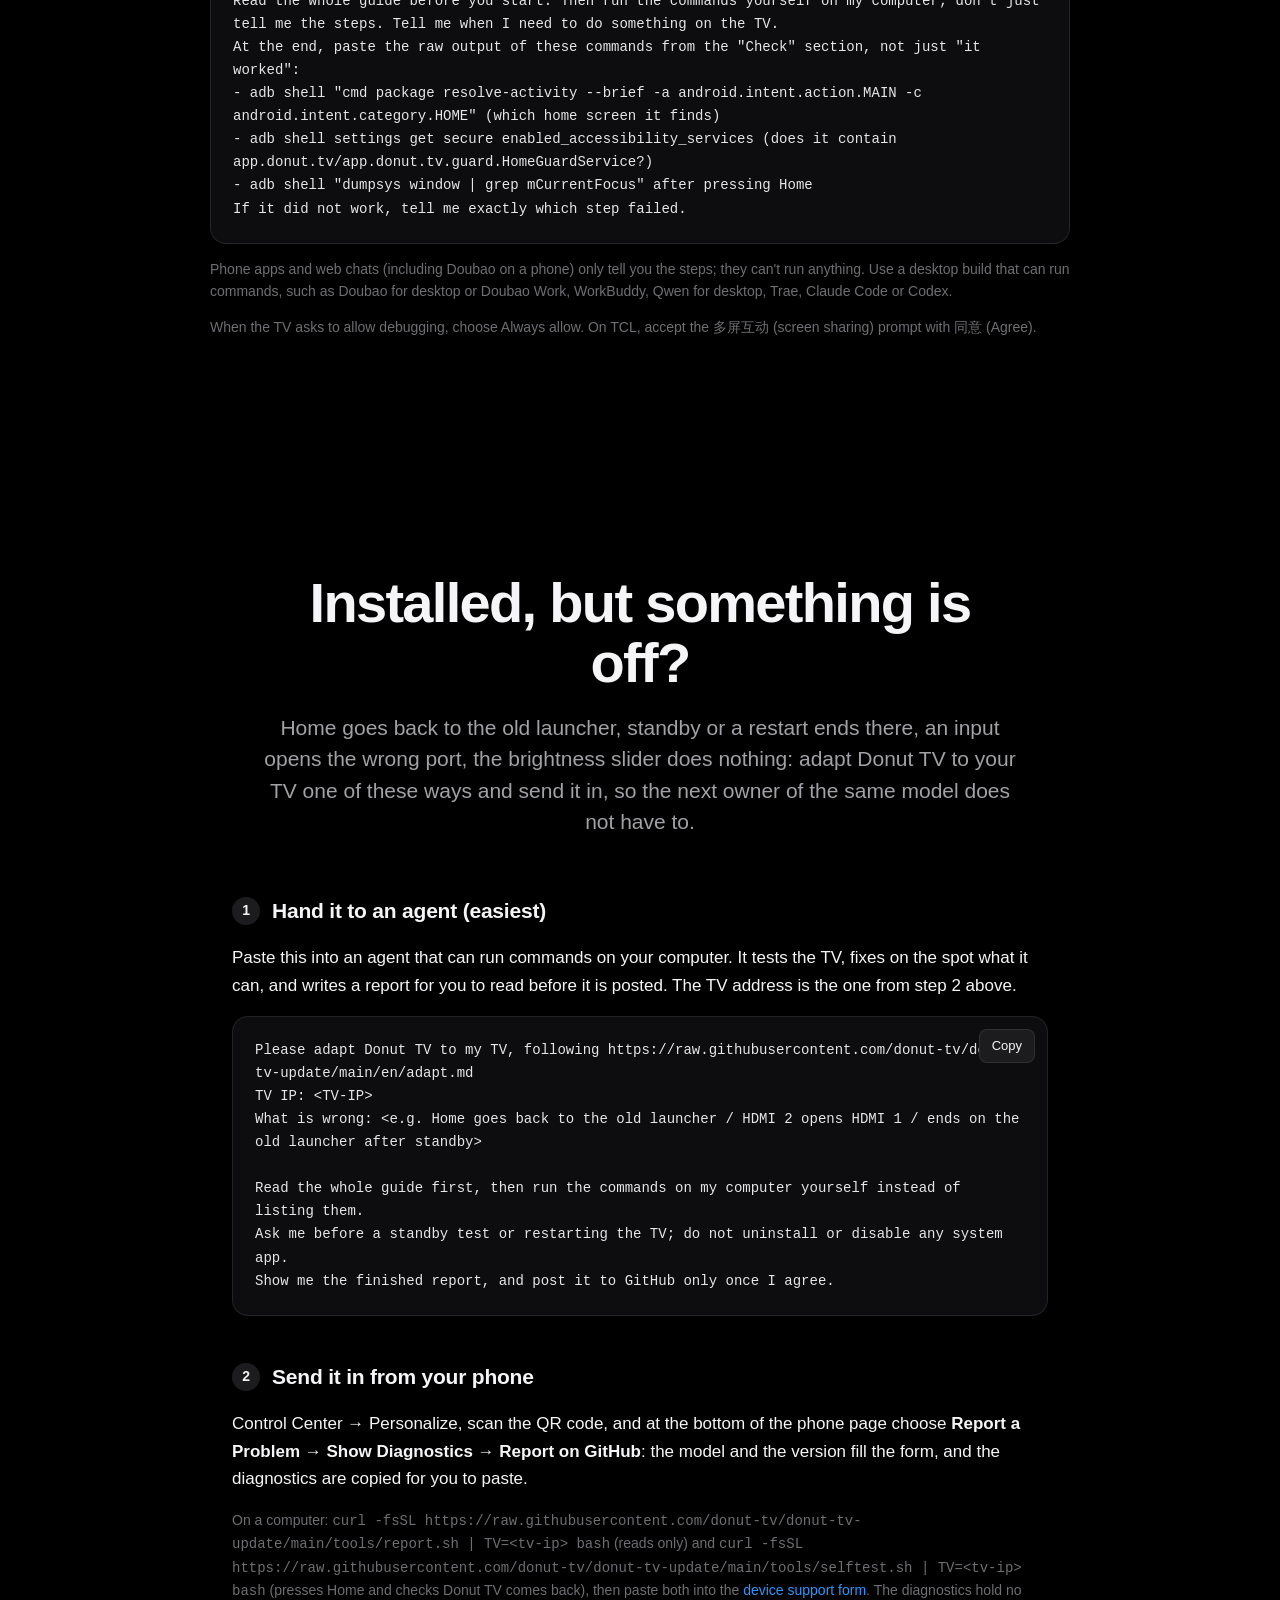
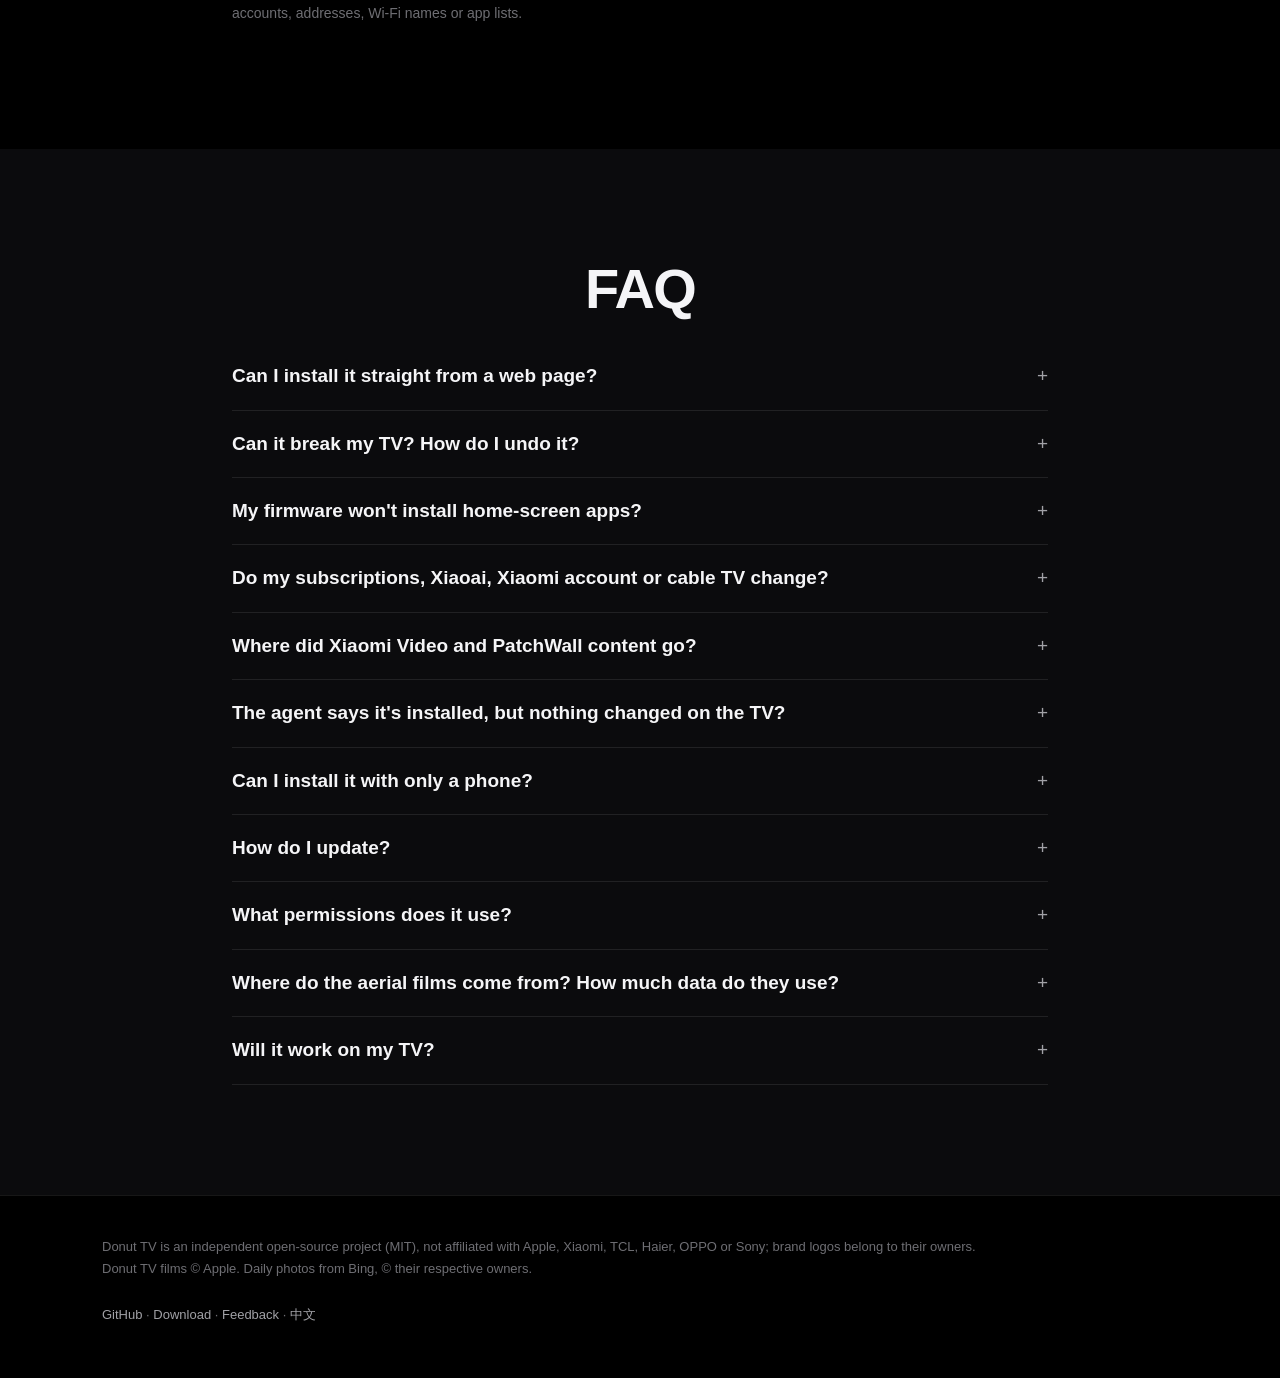
==== commit 40762b66: "说明书与官网改版：首屏换自带甜甜圈桌面，突出液态玻璃/夜览/儿童/翻页时钟/个性化壁纸 - README 中英：新增「亮点」五个小节，各配真机图（glass/night/kids/flipclock/" ====
--- a/site/en/index.html
+++ b/site/en/index.html
@@ -16,7 +16,7 @@
 <meta name="description" content="An open-source, tvOS-style home screen for Android TV. No ads, no recommendation feeds. Just your apps, your wallpaper and Apple TV's aerial screensavers. Built for Xiaomi, TCL, Skyworth, Sony and other TVs and boxes sold in China.">
 <meta property="og:title" content="Donut TV · A calm home screen for Android TV">
 <meta property="og:description" content="An open-source, tvOS-style home screen for Android TV. No ads, and it stays your home screen.">
-<meta property="og:image" content="../img/home.jpg?v=165">
+<meta property="og:image" content="../img/home.jpg?v=1666">
 <meta name="theme-color" content="#000000">
 <link rel="icon" href="../favicon.svg" type="image/svg+xml">
 <link rel="stylesheet" href="../style.css?v=12">
@@ -52,7 +52,7 @@
       <div class="glow"></div>
       <div class="screen compare" id="compare" role="slider" tabindex="0" aria-label="The TV's stock home screen compared with Donut TV. Move left or right to compare." aria-valuemin="0" aria-valuemax="100" aria-valuenow="0">
         <img class="before" src="../img/stock-xiaomi.jpg?v=3" alt="The TV's stock home screen, covered in show recommendations and membership badges" width="1600" height="900">
-        <div class="after"><img src="../img/home.jpg?v=165" alt="Donut TV's home screen: an aerial wallpaper of Waimanu Valley, Hawaii, and six apps in a row on a glass shelf" width="1600" height="900"></div>
+        <div class="after"><img src="../img/home.jpg?v=1666" alt="Donut TV's home screen with the donut wallpaper it ships with" width="1600" height="900"></div>
         <div class="divider" aria-hidden="true"><span class="knob"><svg width="20" height="20" viewBox="0 0 24 24" fill="none" stroke="currentColor" stroke-width="2.4" stroke-linecap="round" stroke-linejoin="round"><path d="M9 6l-6 6 6 6M15 6l6 6-6 6"/></svg></span></div>
       </div>
       <div class="stand"></div>
@@ -68,7 +68,7 @@
   <div class="wrap">
     <div class="head reveal">
       <h2>Quiet is<br>the best interface.</h2>
-      <p>Turn on the TV and you see your wallpaper and the apps you use.</p>
+      <p>Turn on the TV and you see your own wallpaper and the apps you use.</p>
     </div>
 
     <div class="feature reveal">
@@ -101,11 +101,12 @@
     </div>
 
     <div class="feature flip reveal">
-      <div class="shot"><img src="../img/control-center.jpg?v=166" alt="Control Center: inputs, network, settings, volume and brightness" loading="lazy" width="1600" height="900"></div>
-      <div>
-        <p class="kicker">Control Center</p>
-        <h3>Everyday controls,<br>one button away.</h3>
-        <p>Inputs, network, settings, volume and brightness, all in one place. Pin an HDMI input to Home to switch in one press.</p>
+      <div class="shot"><img src="../img/glass.jpg?v=1666" alt="Control Center: one frosted glass panel with the donut wallpaper showing through" loading="lazy" width="1600" height="900"></div>
+      <div>
+        <p class="kicker">Liquid glass</p>
+        <h3>One pane of glass,<br>the wallpaper behind it.</h3>
+        <p>Control Center, the shelf and the settings pages are milled glass, not flat black cards. The colour behind comes through, and the pane brightens as focus moves onto it; no smeared text on a bright photo, no grey box on a dark one.</p>
+        <p>Inputs, network, settings, volume, brightness, night view and kids mode all sit on that one panel.</p>
       </div>
     </div>
 
@@ -115,6 +116,26 @@
         <p class="kicker">Layout</p>
         <h3>As many per row<br>as you like.</h3>
         <p>Four, five or six apps a row, one row or two, and your pick of clock size, app names and the glass shelf. Folders and the phone page follow along.</p>
+      </div>
+    </div>
+
+    <div class="feature flip reveal">
+      <div class="shot"><img src="../img/night.jpg?v=1666" alt="Night view schedule: on at 22:00, off at 06:00, every day" loading="lazy" width="1600" height="900"></div>
+      <div>
+        <p class="kicker">Night view</p>
+        <h3>Easier on the eyes<br>after dark.</h3>
+        <p>One press warms the whole screen, <strong>video and screensaver included</strong>, not just the home screen.</p>
+        <p>It can also run on a schedule: on at 22:00, off at 06:00, across midnight too. It lives in Control Center, one press away.</p>
+      </div>
+    </div>
+
+    <div class="feature reveal">
+      <div class="shot"><img src="../img/kids.jpg?v=1666" alt="Kids and family: parent PIN, 60 minute sessions, 10 minute forced breaks, weekly timetable" loading="lazy" width="1600" height="900"></div>
+      <div>
+        <p class="kicker">Kids mode</p>
+        <h3>You decide<br>how long.</h3>
+        <p>A parent PIN locks the settings, then you cap session length, force breaks, set a bedtime and lay out a weekly timetable.</p>
+        <p>Time counts everywhere, even with the screen off. When it runs out the TV rests full screen and asks for the PIN.</p>
       </div>
     </div>
   </div>
@@ -141,12 +162,22 @@
 
 <section>
   <div class="wrap">
+    <div class="feature flip reveal">
+      <div class="shot"><img src="../img/flipclock.jpg?v=1666" alt="The flip clock screensaver: big black and white digits that really turn" loading="lazy" width="1600" height="900"></div>
+      <div>
+        <p class="kicker">Flip clock</p>
+        <h3>A clock when<br>nobody is watching.</h3>
+        <p>The screensaver can be a flip clock: big black and white digits that really turn, minute by minute. Or aerial films, your photos, your own videos, or the glass clock on Home.</p>
+      </div>
+    </div>
+
     <div class="feature reveal">
-      <div class="shot"><img src="../img/wallpaper.jpg?v=165" alt="The Personalize panel, with the aerial wallpaper chosen" loading="lazy" width="1600" height="900"></div>
-      <div>
-        <p class="kicker">Wallpaper</p>
-        <h3>A view that moves,<br>or your own photos.</h3>
-        <p>The aerial wallpaper plays slowly behind your apps while you rest on Home, and stops on the frame at any key. Or pick Bing's photo of the day, fourteen Mac-style built-ins, or photos and videos from your phone.</p>
+      <div class="shot"><img src="../img/wallpaper.jpg?v=1666" alt="The wallpaper page, with the bundled Donut TV film selected" loading="lazy" width="1600" height="900"></div>
+      <div>
+        <p class="kicker">Your own wallpaper</p>
+        <h3>It ships with one,<br>and takes yours.</h3>
+        <p>It ships with a donut wallpaper, one still and one moving, and a fresh install starts on it. The aerial wallpaper plays slowly behind your apps while you rest on Home, and stops on the frame at any key.</p>
+        <p>Beyond that: Bing's photo of the day, a curated online set, built-in gradients, or your own photos and videos sent from your phone.</p>
       </div>
     </div>
     <div class="phone-row reveal" style="margin-top:110px">
@@ -338,7 +369,7 @@
       </details>
       <details>
         <summary>The agent says it's installed, but nothing changed on the TV?</summary>
-        <p>Some agents report success without running anything. Ask it to paste the raw output from "Check" in the <a href="agent.md">install guide</a>: which home screen <code>resolve-activity</code> finds, whether <code>enabled_accessibility_services</code> contains <code>app.orange.tv</code>, and the <code>mCurrentFocus</code> after pressing Home. The install only worked if the last one includes <code>app.orange.tv</code>.</p>
+        <p>Some agents report success without running anything. Ask it to paste the raw output from "Check" in the <a href="agent.md">install guide</a>: which home screen <code>resolve-activity</code> finds, whether <code>enabled_accessibility_services</code> contains <code>app.donut.tv</code>, and the <code>mCurrentFocus</code> after pressing Home. The install only worked if the last one includes <code>app.donut.tv</code>.</p>
       </details>
       <details>
         <summary>Can I install it with only a phone?</summary>
@@ -393,7 +424,7 @@
 Read the whole guide before you start. Then run the commands yourself on my computer; don't just tell me the steps. Tell me when I need to do something on the TV.
 At the end, paste the raw output of these commands from the "Check" section, not just "it worked":
 - adb shell "cmd package resolve-activity --brief -a android.intent.action.MAIN -c android.intent.category.HOME" (which home screen it finds)
-- adb shell settings get secure enabled_accessibility_services (does it contain app.orange.tv/app.orange.tv.guard.HomeGuardService?)
+- adb shell settings get secure enabled_accessibility_services (does it contain app.donut.tv/app.donut.tv.guard.HomeGuardService?)
 - adb shell "dumpsys window | grep mCurrentFocus" after pressing Home
 If it did not work, tell me exactly which step failed.`,
     adapt: (ip, guide) =>
@@ -408,7 +439,7 @@
 `Please follow the "Undo" section of ${guide} to give my TV (IP address: ${ip}) its original home screen back, without uninstalling Donut TV.
 Run the commands yourself on my computer; don't just send me the steps.
 At the end, paste the raw output of:
-- adb shell settings get secure enabled_accessibility_services (it should no longer contain app.orange.tv)
+- adb shell settings get secure enabled_accessibility_services (it should no longer contain app.donut.tv)
 - adb shell "dumpsys window | grep mCurrentFocus" after pressing Home (it should be the TV's original home screen)`,
   };
 </script>
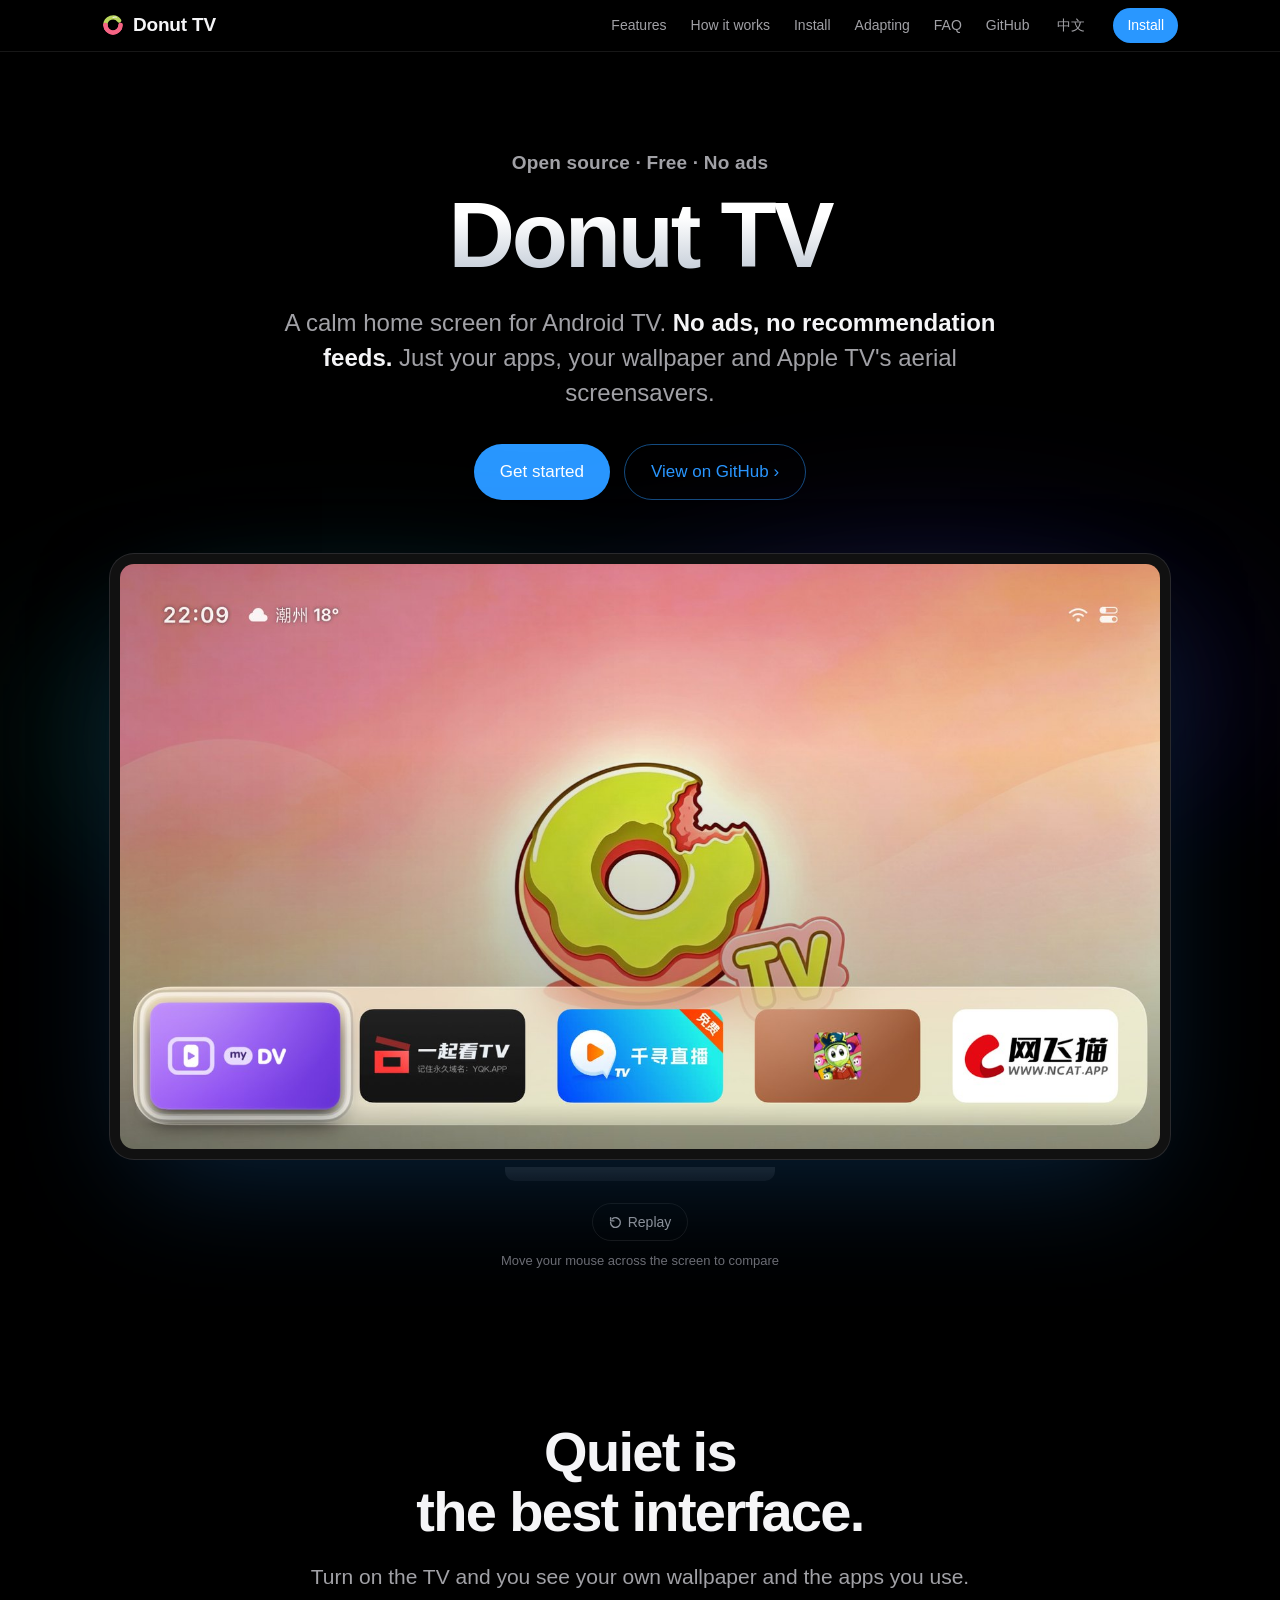
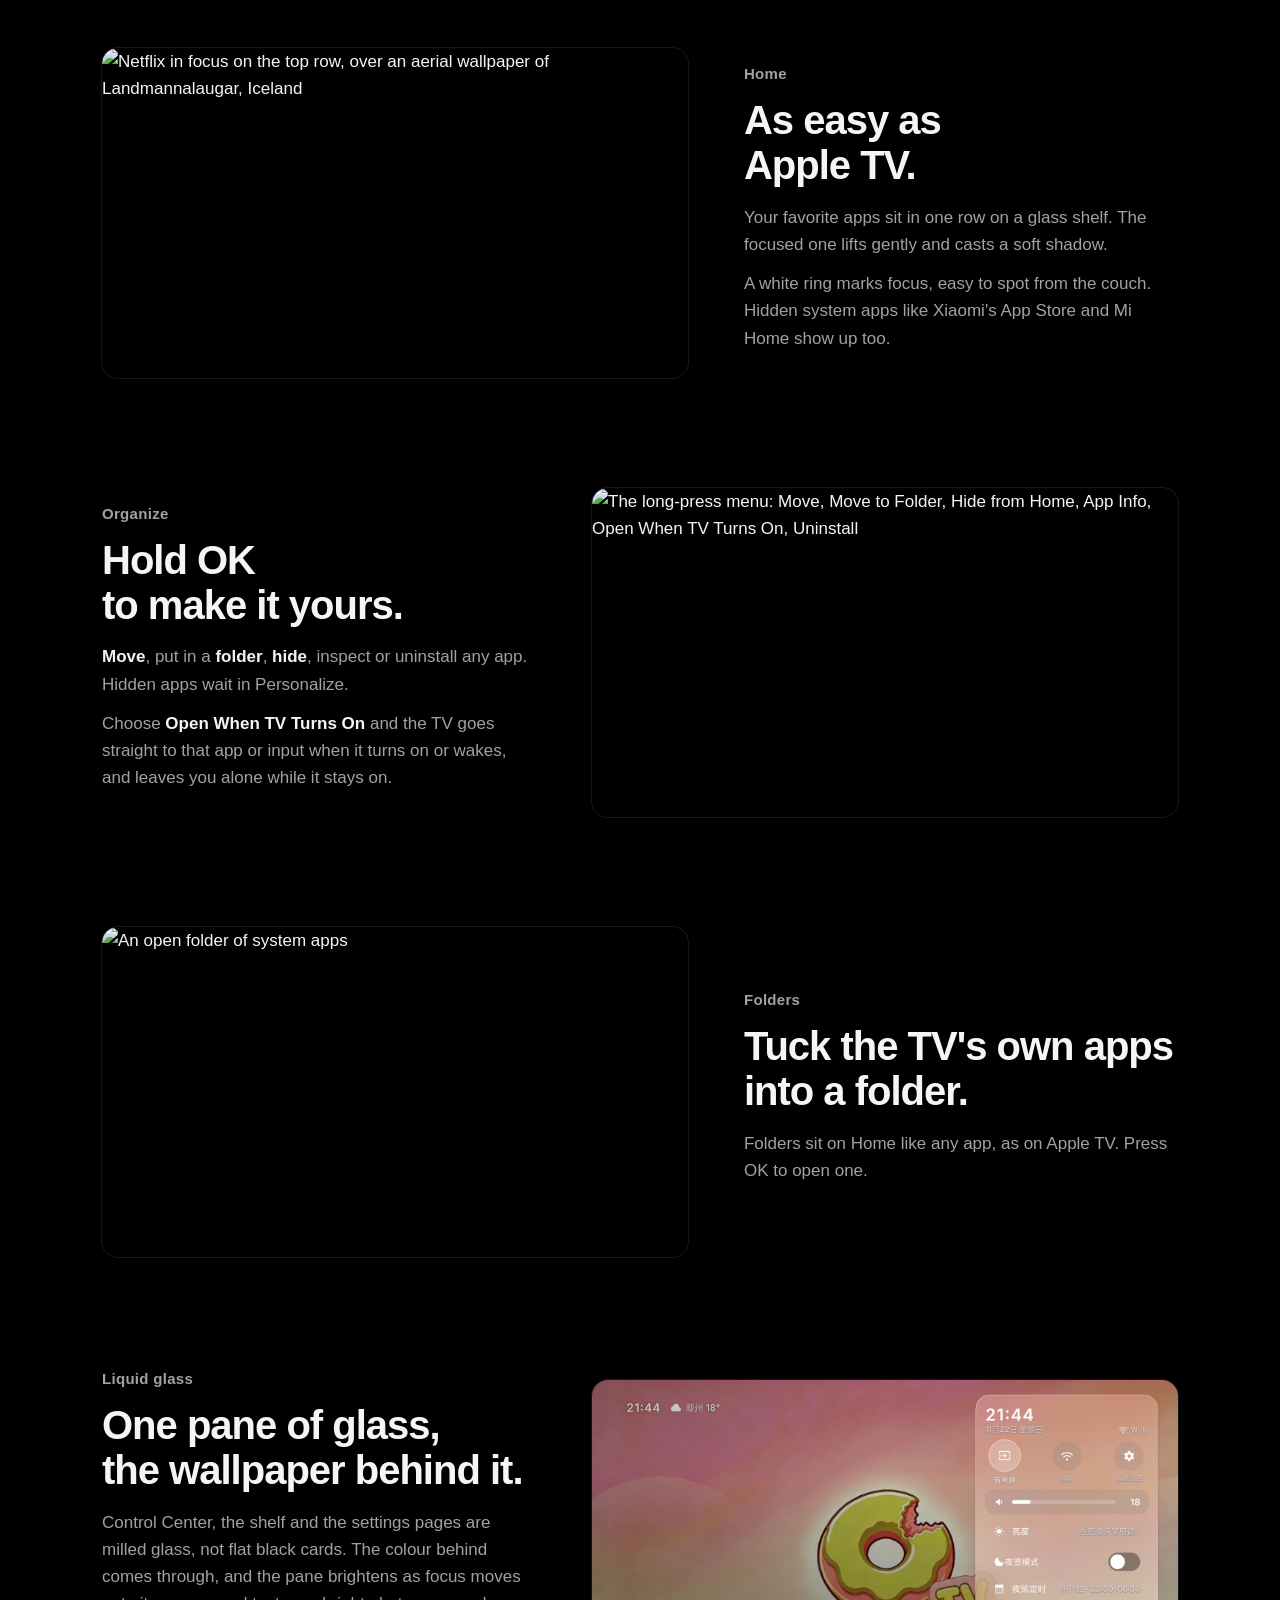
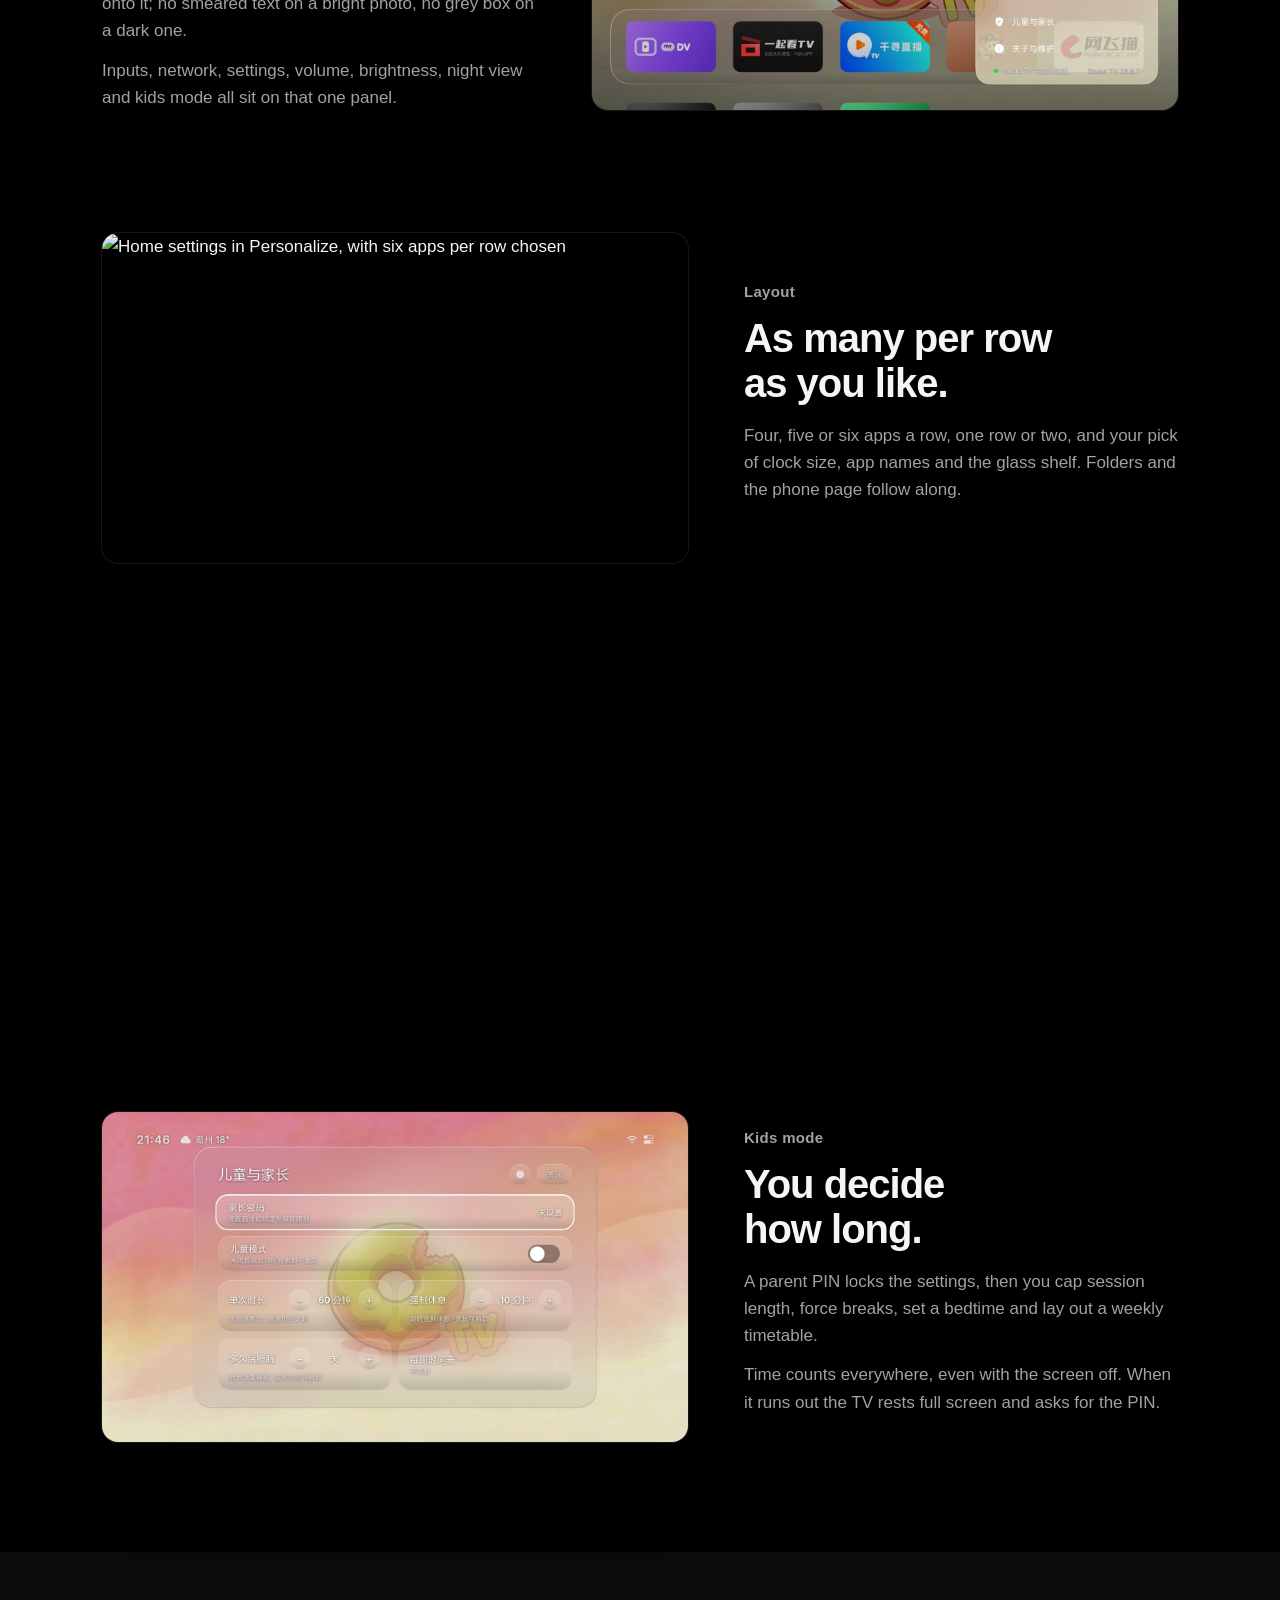
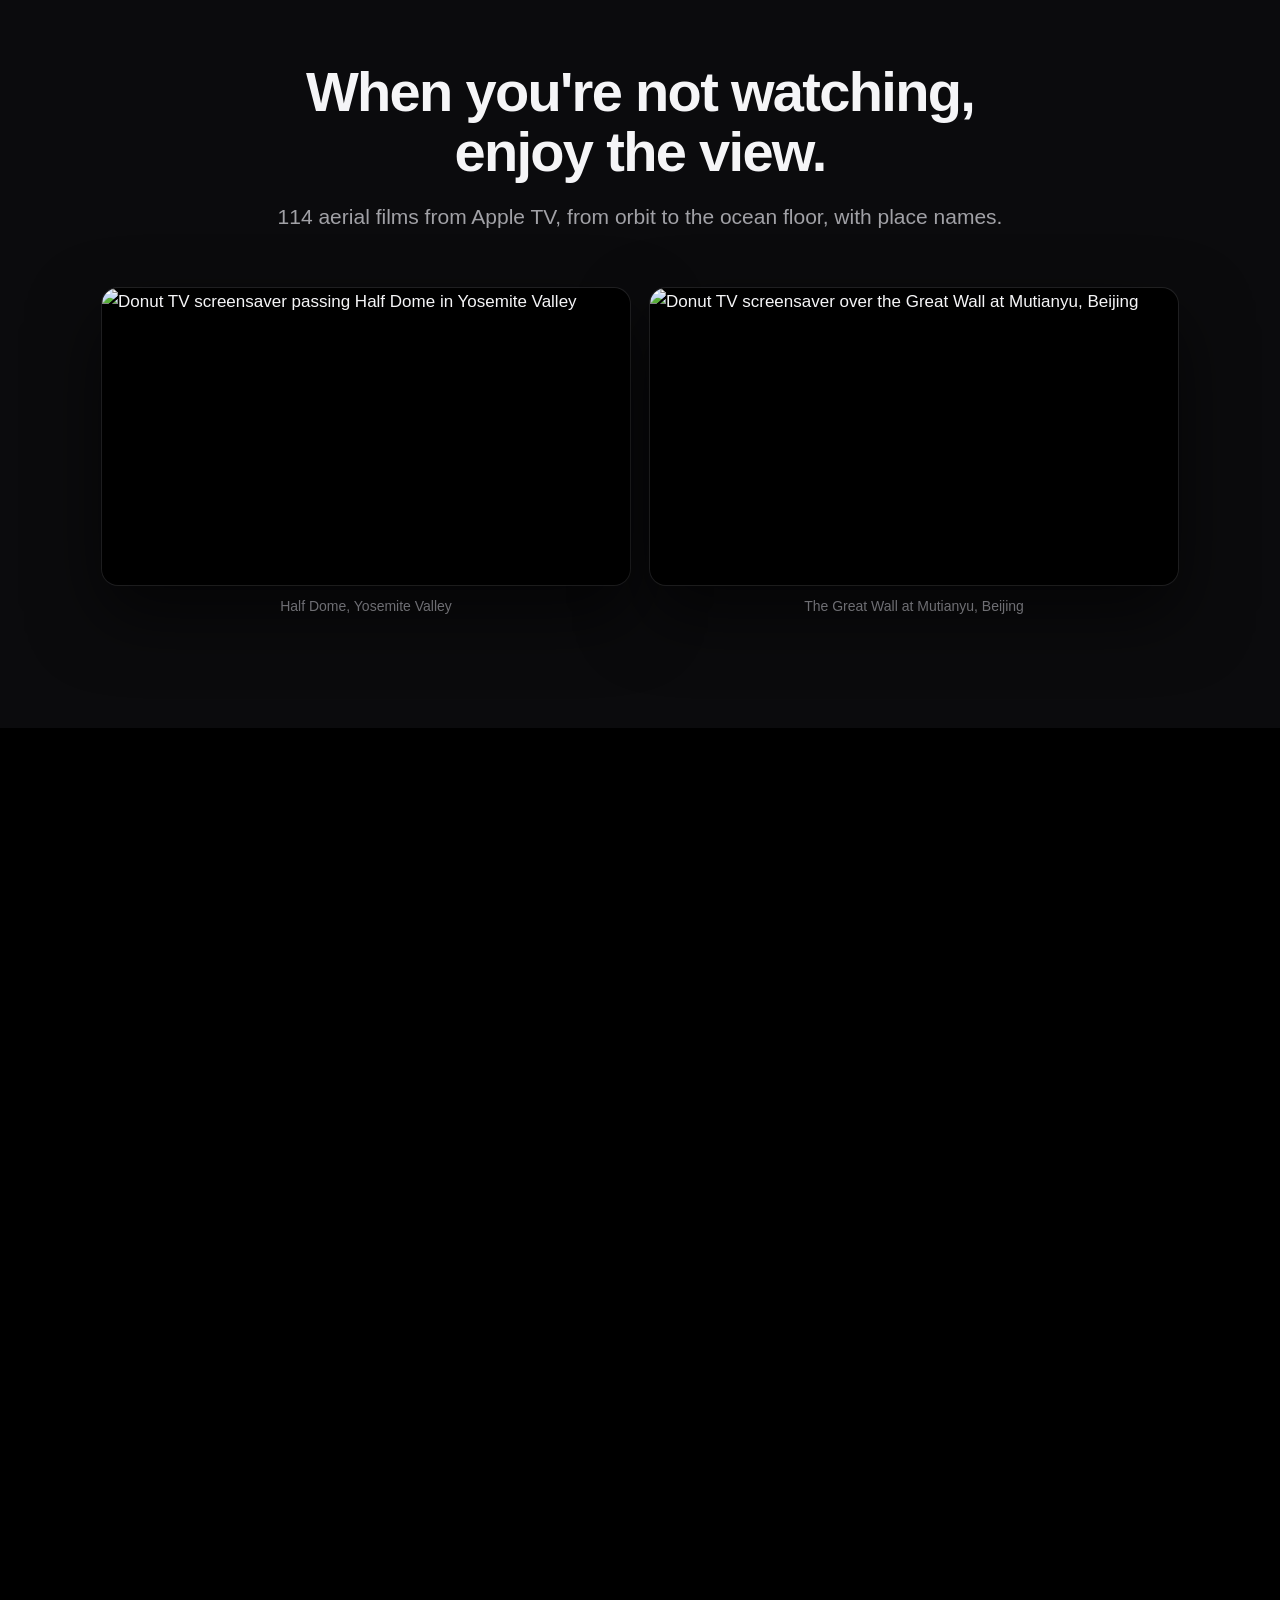
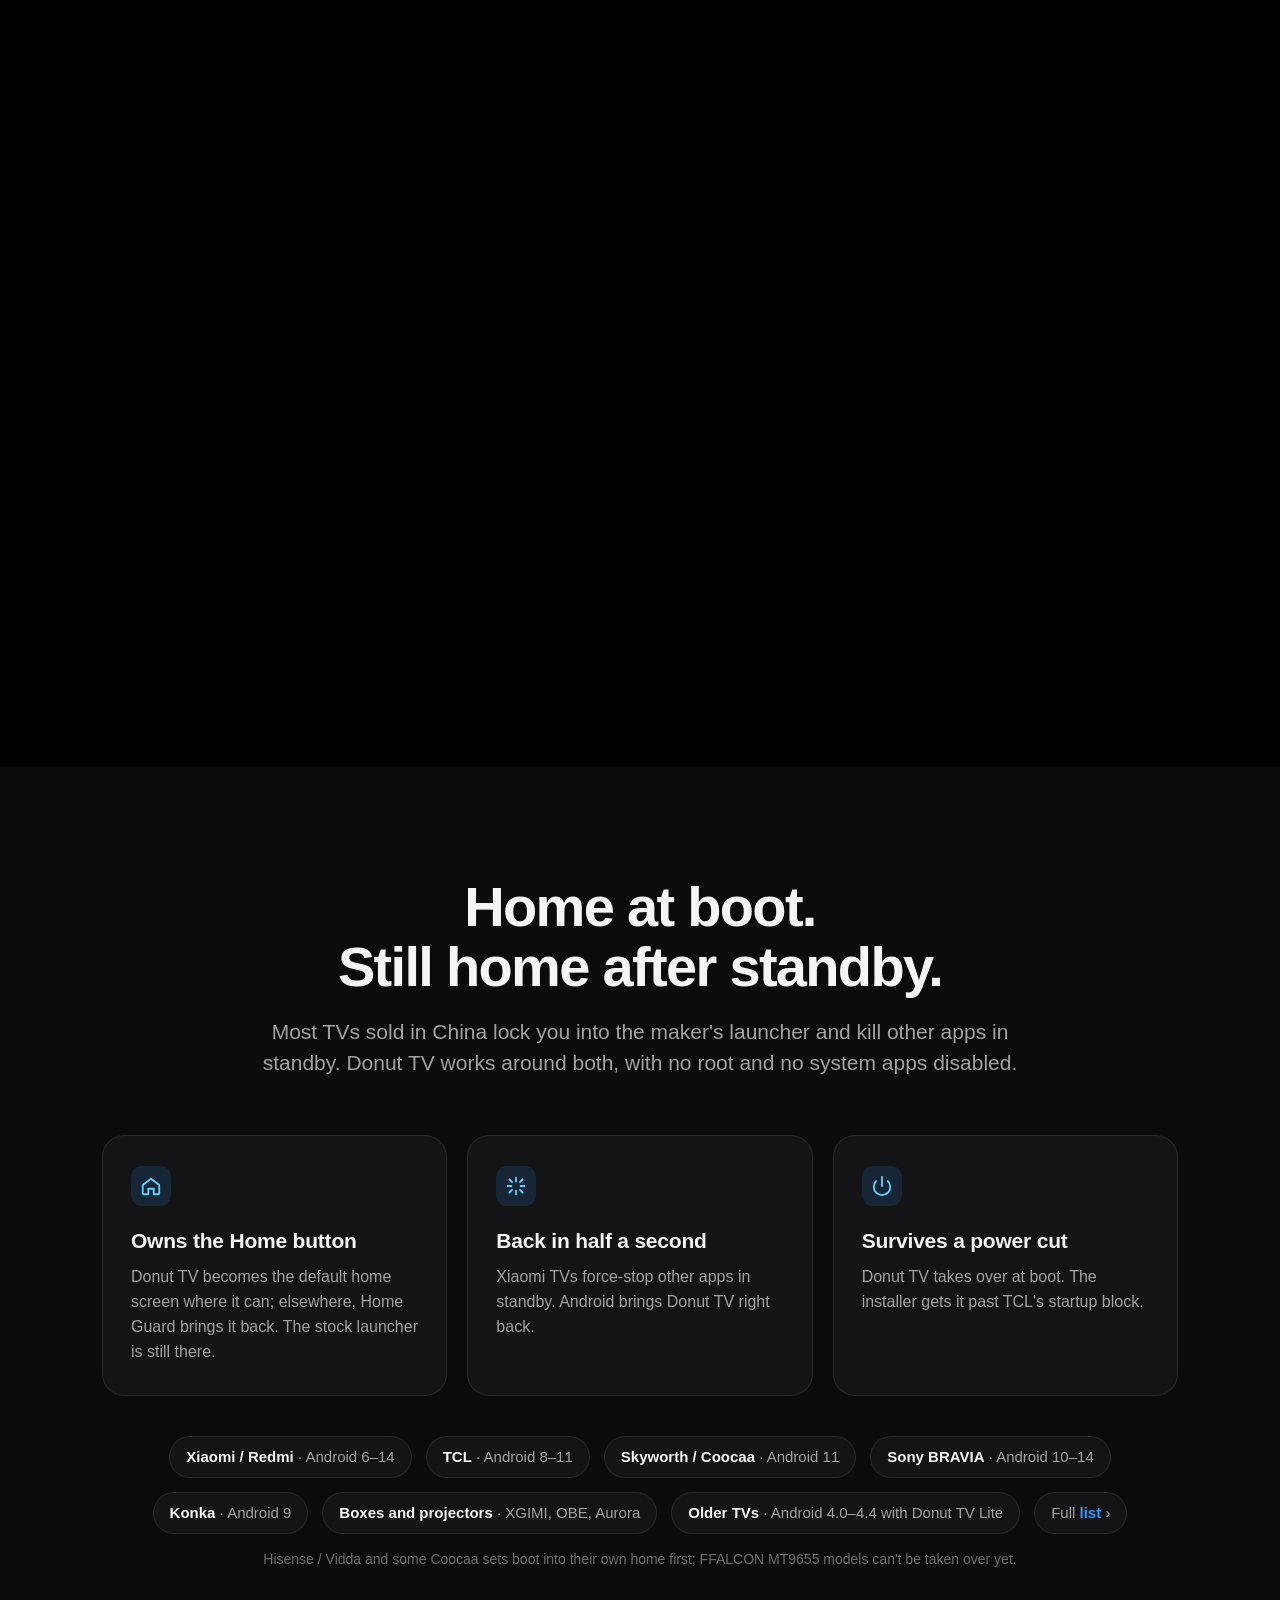
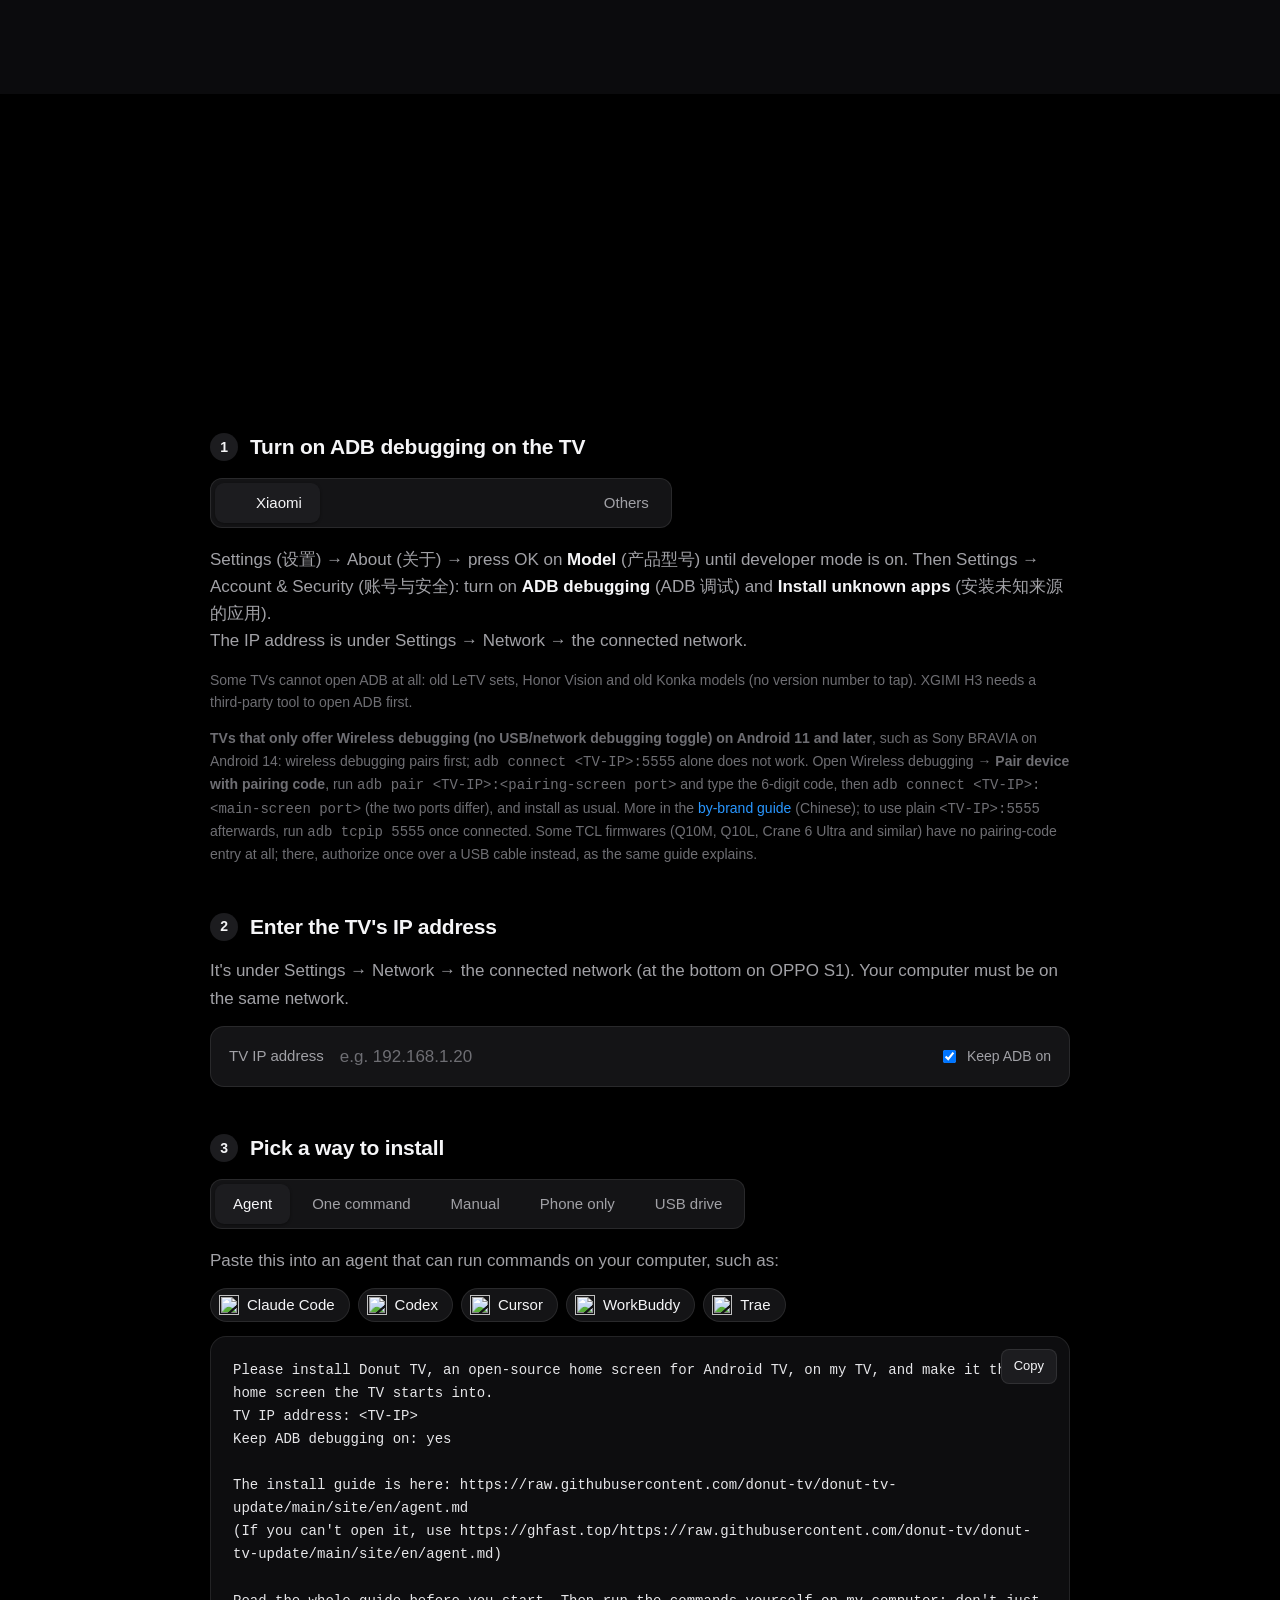
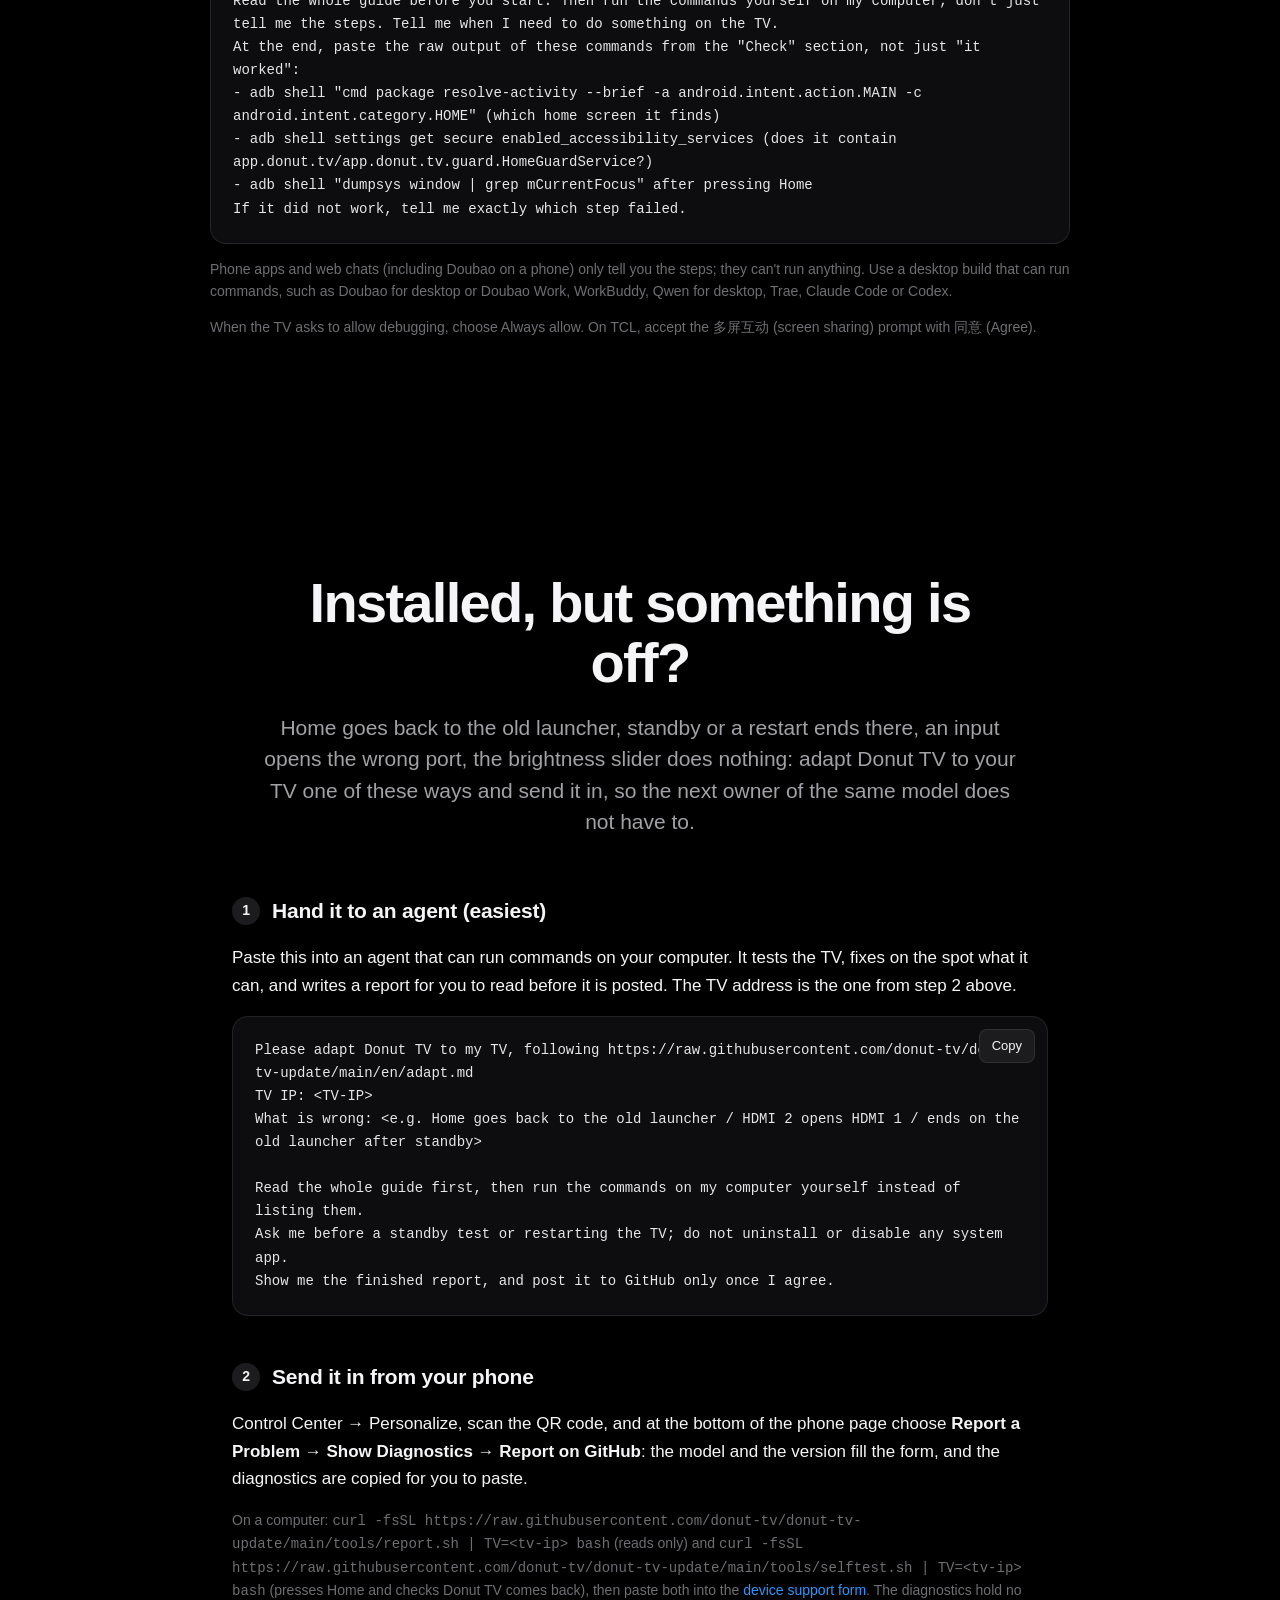
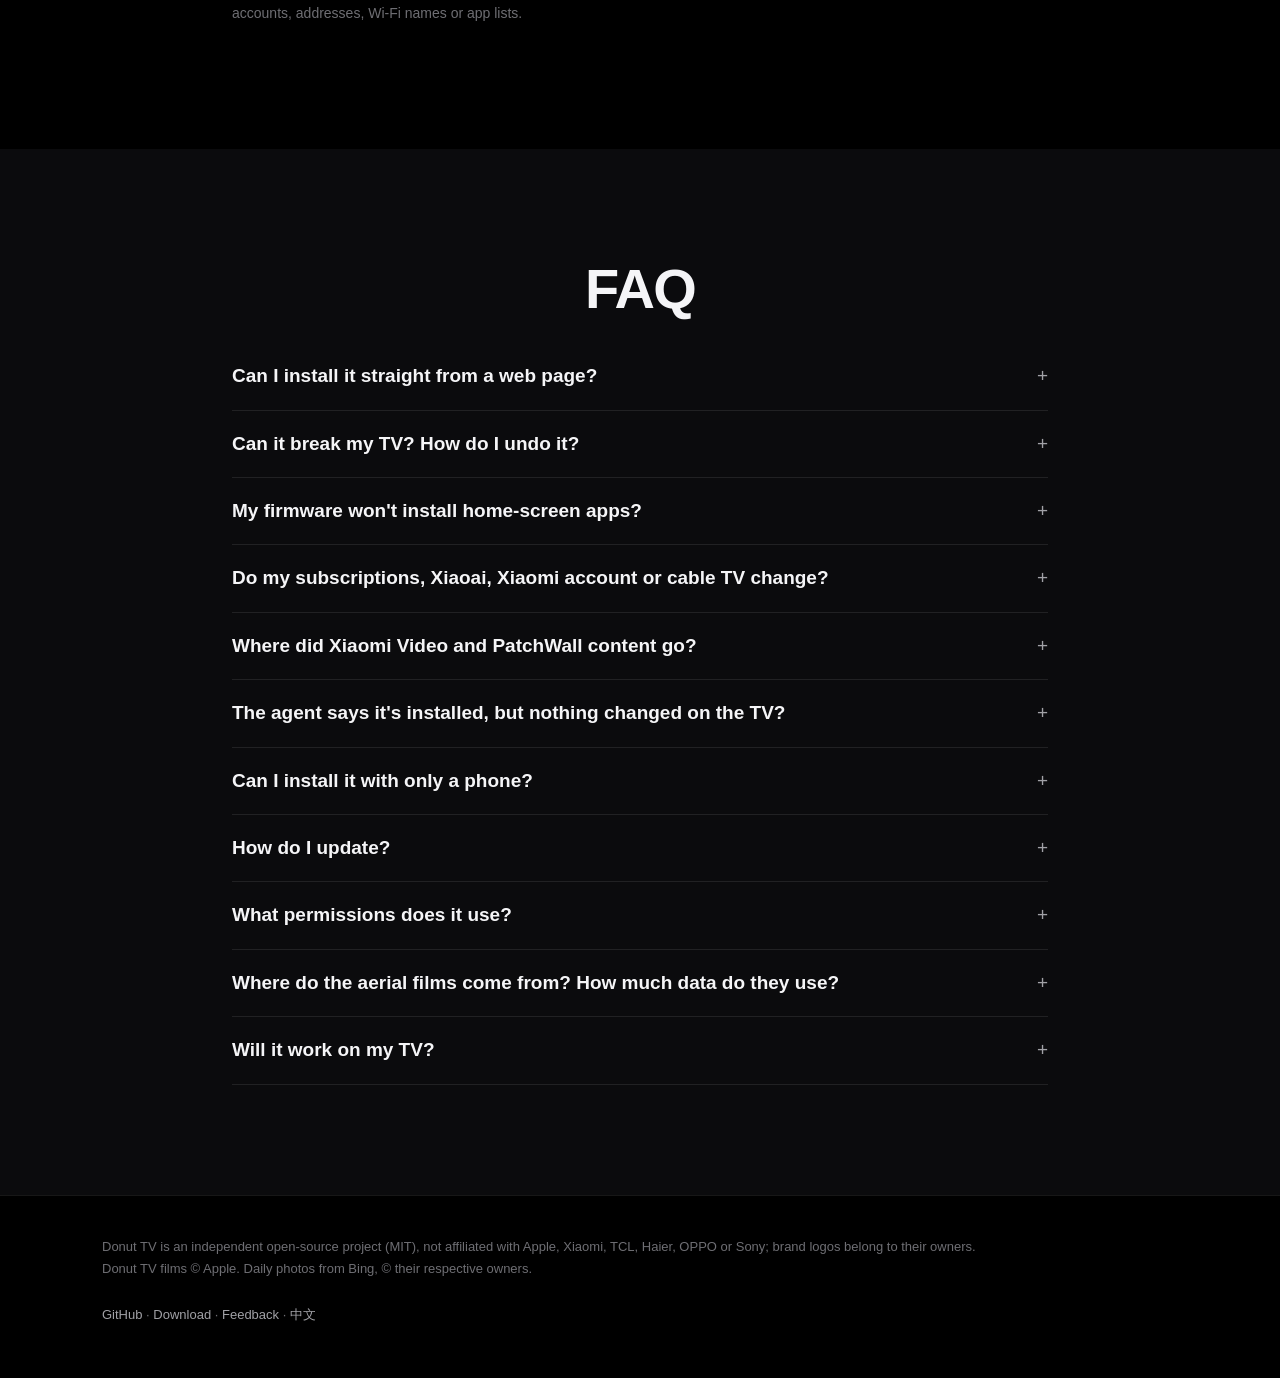
==== commit 364cecb1: "主图改用静态甜甜圈壁纸的桌面截图 动态壁纸在播放时 screencap 抓不到（这台电视视频平面 PixelCopy 读不到，出来全黑）， 改用 builtin:donut 静态壁纸的实拍桌面，构图一" ====
--- a/site/en/index.html
+++ b/site/en/index.html
@@ -16,7 +16,7 @@
 <meta name="description" content="An open-source, tvOS-style home screen for Android TV. No ads, no recommendation feeds. Just your apps, your wallpaper and Apple TV's aerial screensavers. Built for Xiaomi, TCL, Skyworth, Sony and other TVs and boxes sold in China.">
 <meta property="og:title" content="Donut TV · A calm home screen for Android TV">
 <meta property="og:description" content="An open-source, tvOS-style home screen for Android TV. No ads, and it stays your home screen.">
-<meta property="og:image" content="../img/home.jpg?v=1666">
+<meta property="og:image" content="../img/home.jpg?v=1667">
 <meta name="theme-color" content="#000000">
 <link rel="icon" href="../favicon.svg" type="image/svg+xml">
 <link rel="stylesheet" href="../style.css?v=12">
@@ -52,7 +52,7 @@
       <div class="glow"></div>
       <div class="screen compare" id="compare" role="slider" tabindex="0" aria-label="The TV's stock home screen compared with Donut TV. Move left or right to compare." aria-valuemin="0" aria-valuemax="100" aria-valuenow="0">
         <img class="before" src="../img/stock-xiaomi.jpg?v=3" alt="The TV's stock home screen, covered in show recommendations and membership badges" width="1600" height="900">
-        <div class="after"><img src="../img/home.jpg?v=1666" alt="Donut TV's home screen with the donut wallpaper it ships with" width="1600" height="900"></div>
+        <div class="after"><img src="../img/home.jpg?v=1667" alt="Donut TV's home screen with the donut wallpaper it ships with" width="1600" height="900"></div>
         <div class="divider" aria-hidden="true"><span class="knob"><svg width="20" height="20" viewBox="0 0 24 24" fill="none" stroke="currentColor" stroke-width="2.4" stroke-linecap="round" stroke-linejoin="round"><path d="M9 6l-6 6 6 6M15 6l6 6-6 6"/></svg></span></div>
       </div>
       <div class="stand"></div>
